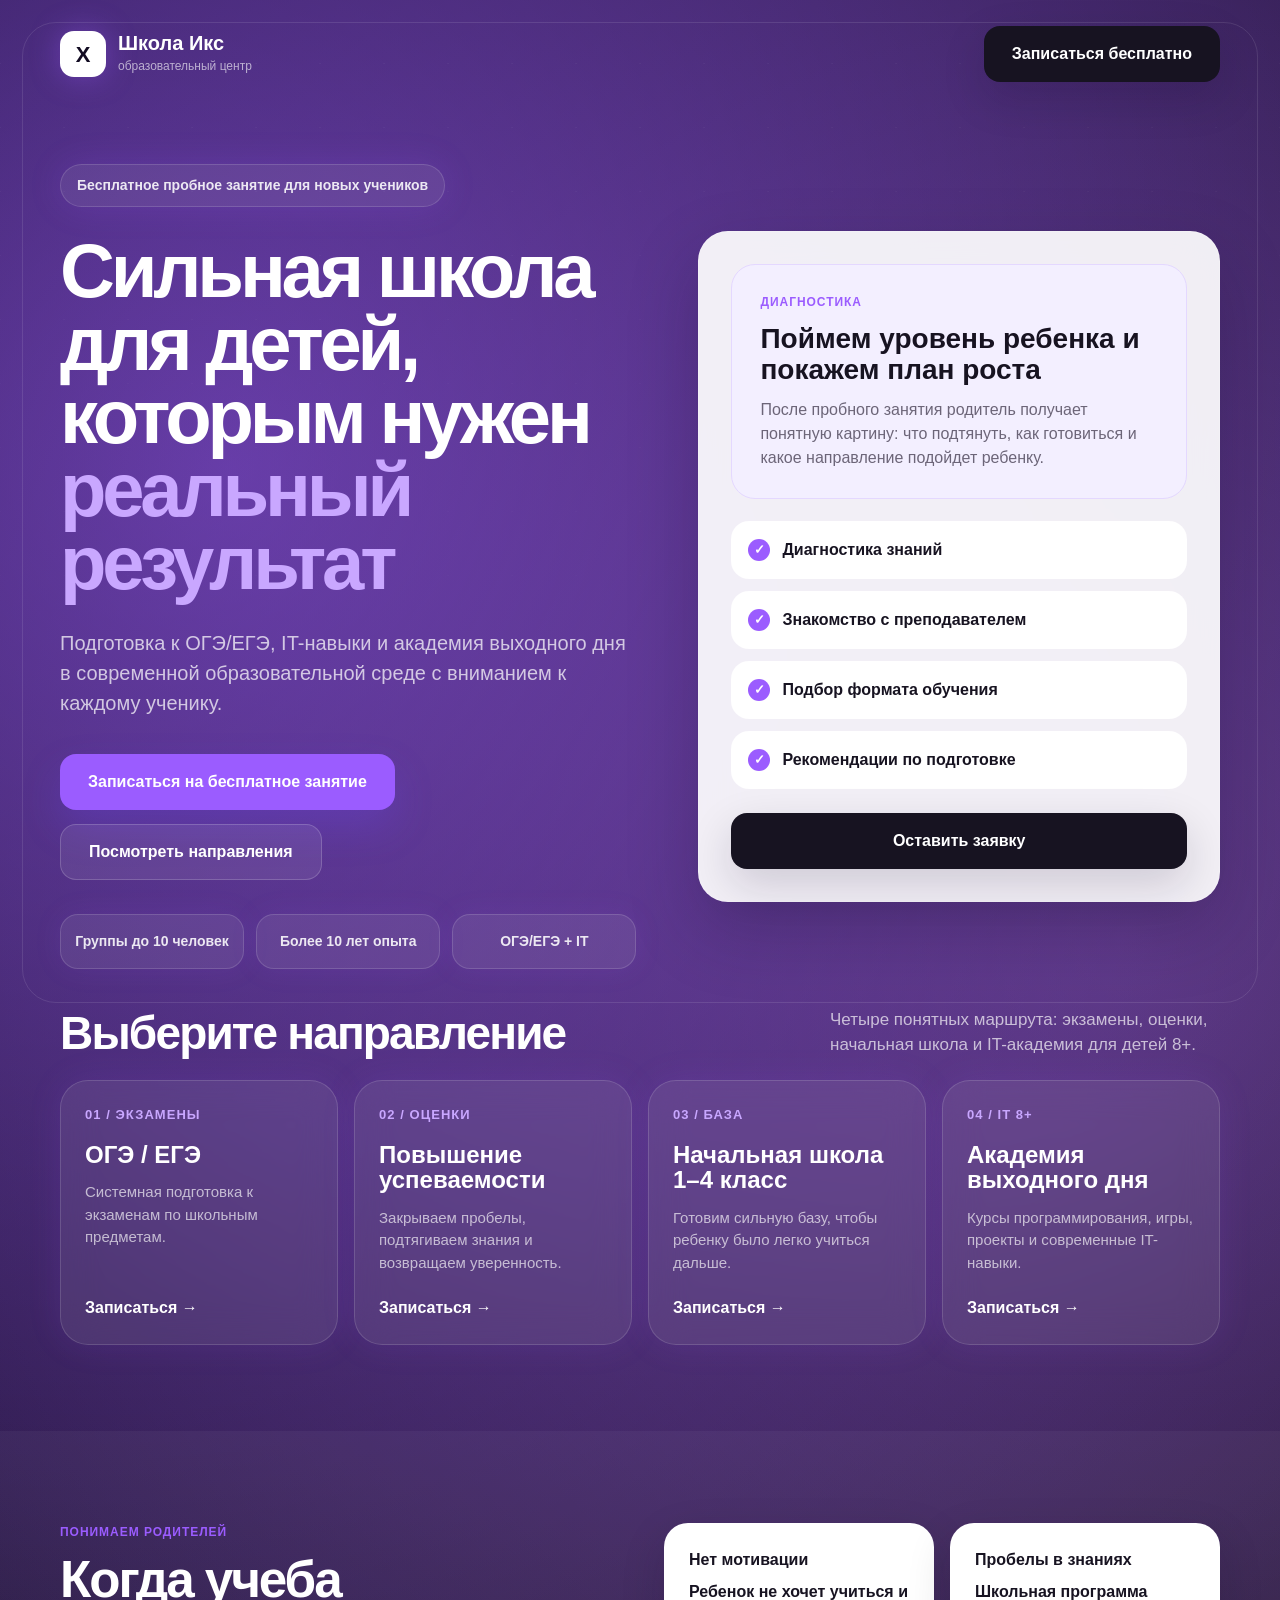
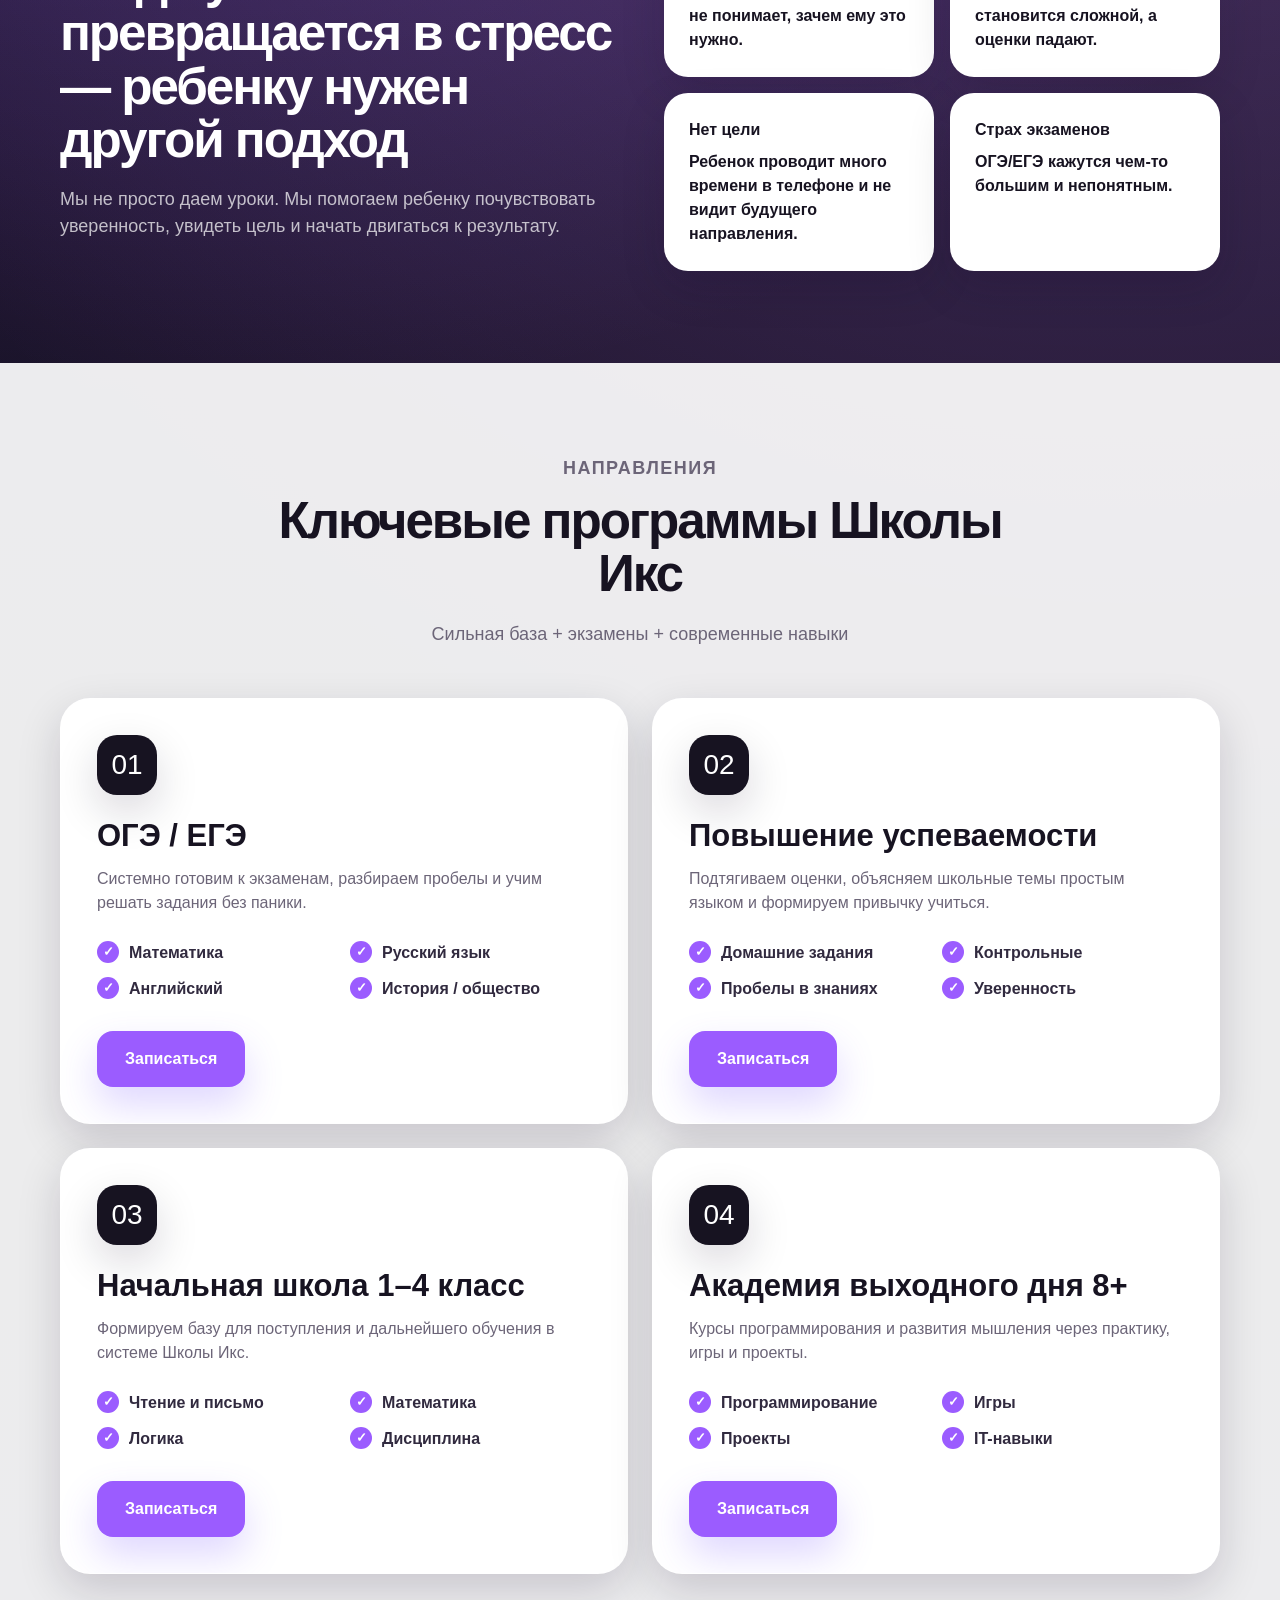
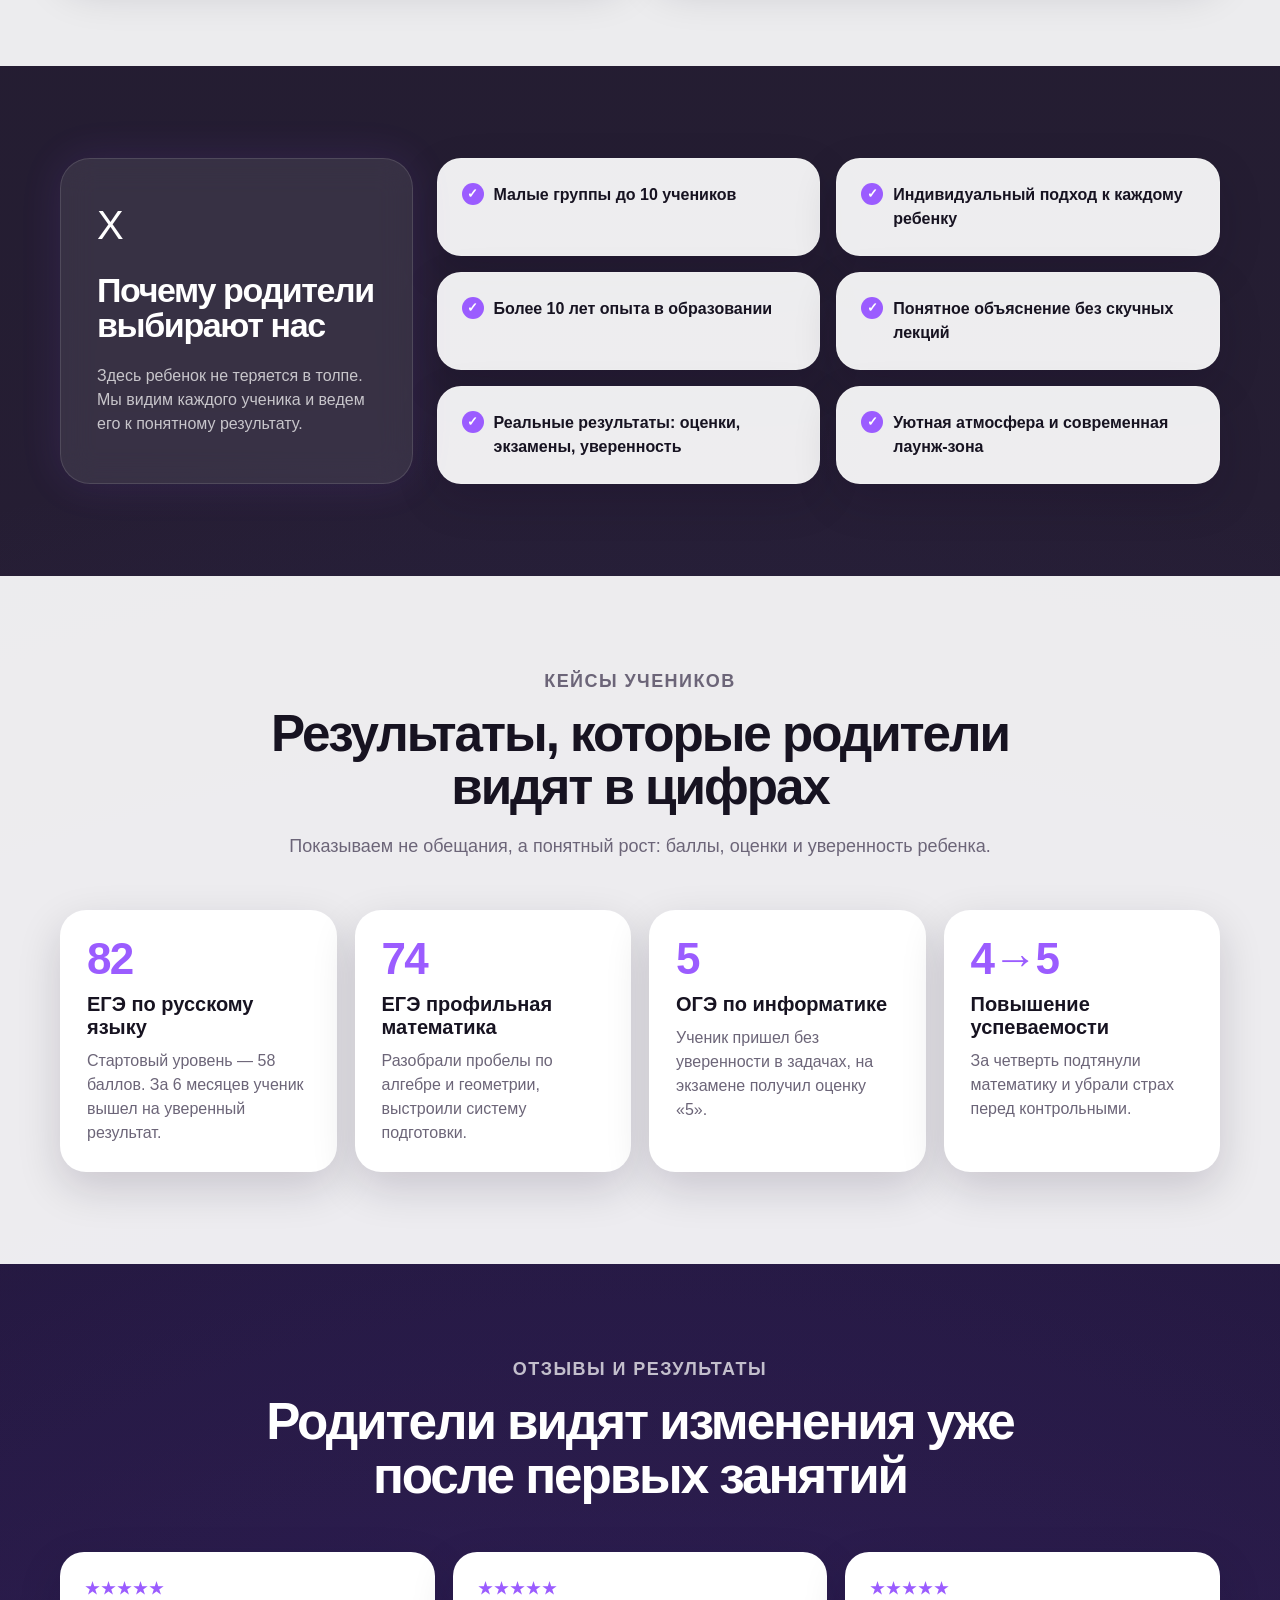
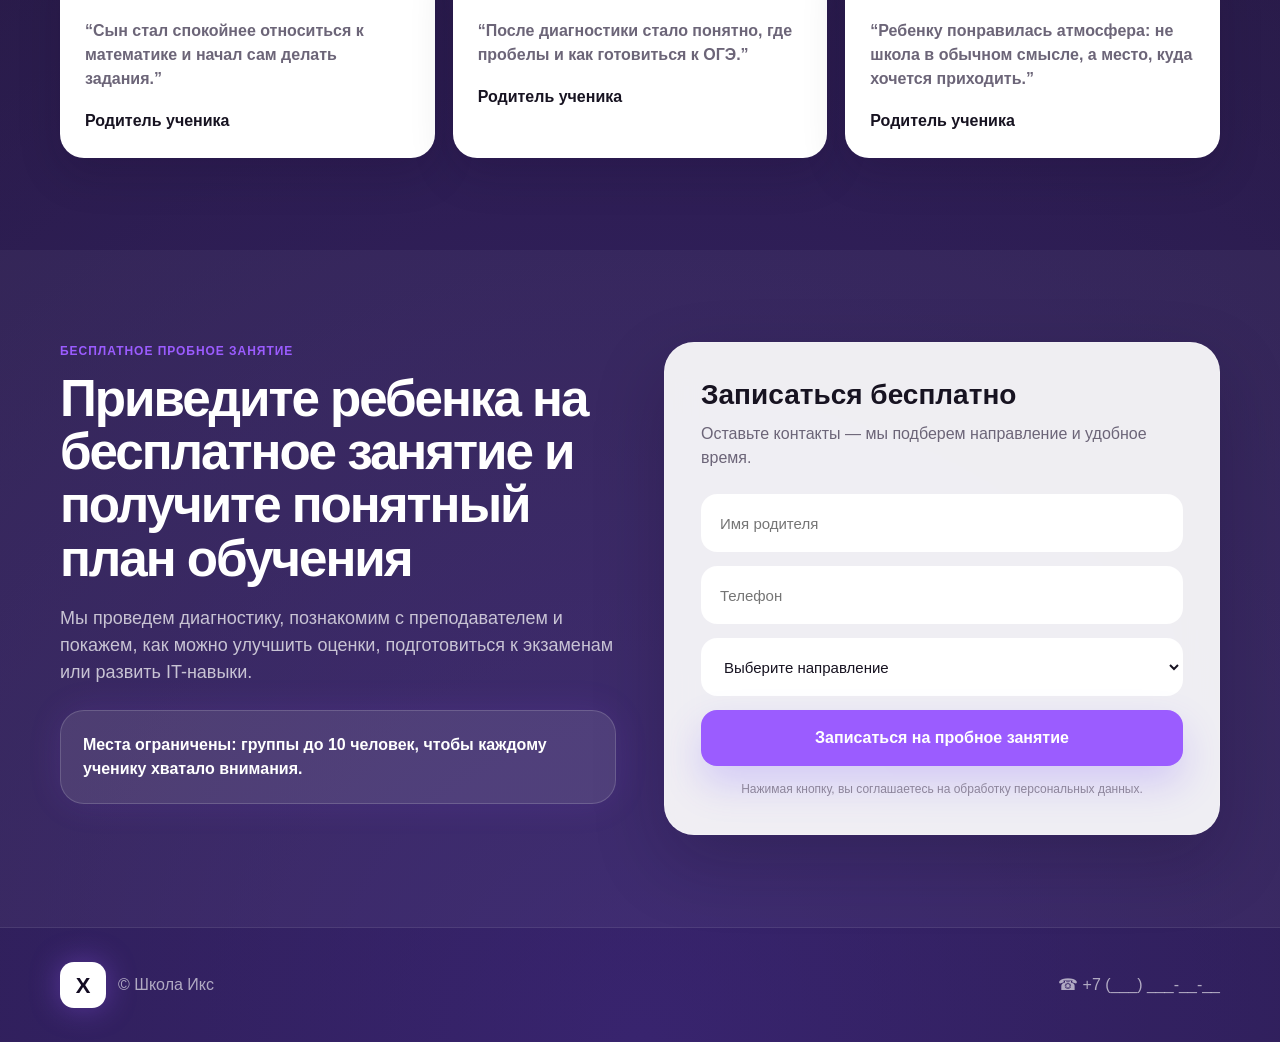
==== index.html @ 410fd755 "first commit" ====
<!DOCTYPE html>
<html lang="ru">
<head>
  <meta charset="UTF-8" />
  <meta name="viewport" content="width=device-width, initial-scale=1.0" />
  <title>Школа Икс — подготовка к ОГЭ/ЕГЭ и академия выходного дня</title>
  <meta name="description" content="Школа Икс — подготовка к ОГЭ/ЕГЭ, IT-навыки и академия выходного дня для детей 9–17 лет. Запишитесь на бесплатное пробное занятие." />
  <style>
    :root {
      --bg: #120b22;
      --surface: rgba(255, 255, 255, 0.92);
      --surface-soft: rgba(255, 255, 255, 0.08);
      --text: #171321;
      --muted: #6c6578;
      --line: rgba(255, 255, 255, 0.16);
      --accent: #9b5cff;
      --accent-dark: #6d4aff;
      --dark: #171321;
      --shadow: 0 28px 70px rgba(19, 9, 38, 0.22);
      --shadow-soft: 0 16px 44px rgba(19, 9, 38, 0.16);
    }

    * { box-sizing: border-box; margin: 0; padding: 0; }
    html { scroll-behavior: smooth; }
    body {
      font-family: Arial, sans-serif;
      background:
        radial-gradient(circle at 18% 8%, rgba(155, 92, 255, 0.55), transparent 28%),
        radial-gradient(circle at 88% 16%, rgba(199, 125, 255, 0.35), transparent 30%),
        radial-gradient(circle at 50% 100%, rgba(80, 44, 180, 0.45), transparent 38%),
        linear-gradient(180deg, #140b28 0%, #10091e 45%, #160d2a 100%);
      color: var(--text);
      line-height: 1.5;
    }
    a { color: inherit; text-decoration: none; }
    .container { width: min(1160px, calc(100% - 40px)); margin: 0 auto; }

    .hero {
      position: relative;
      overflow: hidden;
      padding: 26px 0 56px;
      background: transparent;
    }
    /* Фирменный фон "X" */
    .hero::before {
      content: "";
      position: absolute;
      inset: 0;
      background-image:
        linear-gradient(45deg, rgba(255,255,255,0.045) 1px, transparent 1px),
        linear-gradient(-45deg, rgba(255,255,255,0.035) 1px, transparent 1px);
      background-size: 64px 64px;
      mask-image: linear-gradient(180deg, #000 0%, transparent 88%);
      pointer-events: none;
    }
    .hero::after {
      content: "";
      position: absolute;
      inset: 22px;
      border: 1px solid rgba(255,255,255,0.10);
      border-radius: 34px;
      pointer-events: none;
    }
    .header, .hero-grid, .direction-choice { position: relative; z-index: 2; }
    .header {
      display: flex;
      align-items: center;
      justify-content: space-between;
      margin-bottom: 82px;
    }
    .logo { display: flex; align-items: center; gap: 12px; }
    .logo-icon {
      width: 46px;
      height: 46px;
      border-radius: 14px;
      background: #ffffff;
      color: #120b22;
      display: flex;
      align-items: center;
      justify-content: center;
      font-size: 22px;
      font-weight: 900;
      box-shadow: 0 0 30px rgba(155, 92, 255, 0.38);
    }
    .logo-title { font-size: 20px; font-weight: 900; line-height: 1; color: #ffffff; }
    .logo-subtitle { color: rgba(255,255,255,0.62); font-size: 12px; margin-top: 4px; }

    .btn {
      display: inline-flex;
      align-items: center;
      justify-content: center;
      min-height: 56px;
      padding: 0 28px;
      border-radius: 16px;
      border: 0;
      cursor: pointer;
      font-weight: 800;
      font-size: 16px;
      transition: 0.18s ease;
      white-space: nowrap;
    }
    .btn-primary {
      background: var(--accent);
      color: #ffffff;
      box-shadow: 0 18px 38px rgba(109, 74, 255, 0.22);
    }
    .btn-primary:hover { background: var(--accent-dark); transform: translateY(-2px); }
    .btn-dark {
      background: var(--dark);
      color: #ffffff;
      box-shadow: var(--shadow-soft);
    }
    .btn-dark:hover { background: var(--accent); transform: translateY(-2px); }
    .btn-outline {
      background: rgba(255,255,255,0.08);
      color: #ffffff;
      border: 1px solid rgba(255,255,255,0.18);
    }
    .btn-outline:hover { border-color: rgba(255,255,255,0.45); transform: translateY(-2px); }

    .hero-grid {
      display: grid;
      grid-template-columns: 1.05fr 0.95fr;
      gap: 62px;
      align-items: center;
    }
    .badge {
      display: inline-flex;
      align-items: center;
      padding: 10px 16px;
      border-radius: 999px;
      border: 1px solid rgba(255,255,255,0.14);
      background: rgba(255,255,255,0.08);
      color: rgba(255,255,255,0.88);
      font-weight: 800;
      font-size: 14px;
      margin-bottom: 28px;
      box-shadow: 0 0 34px rgba(155, 92, 255, 0.16);
    }
    h1 {
      font-size: clamp(42px, 6vw, 76px);
      line-height: 0.96;
      letter-spacing: -0.055em;
      margin-bottom: 28px;
      font-weight: 900;
      color: #ffffff;
    }
    .accent { color: #c9a7ff; }
    .hero-text {
      max-width: 640px;
      color: rgba(255,255,255,0.72);
      font-size: 20px;
      margin-bottom: 36px;
    }
    .hero-buttons { display: flex; flex-wrap: wrap; gap: 14px; margin-bottom: 34px; }
    .trust-grid {
      display: grid;
      grid-template-columns: repeat(3, 1fr);
      gap: 12px;
      max-width: 610px;
    }
    .trust-item {
      padding: 16px 14px;
      border-radius: 18px;
      background: rgba(255,255,255,0.08);
      border: 1px solid rgba(255,255,255,0.14);
      text-align: center;
      color: rgba(255,255,255,0.88);
      font-weight: 800;
      font-size: 14px;
      box-shadow: 0 0 28px rgba(155, 92, 255, 0.10);
    }

    .card {
      border-radius: 30px;
      border: 1px solid rgba(255,255,255,0.14);
      background: rgba(255,255,255,0.92);
      box-shadow: var(--shadow);
      backdrop-filter: blur(18px);
    }
    .diagnostic-card { padding: 32px; }
    .inner-card {
      border-radius: 24px;
      background: #f3efff;
      border: 1px solid #e4d8ff;
      padding: 28px;
      margin-bottom: 22px;
    }
    .small-title {
      color: var(--accent);
      font-weight: 900;
      margin-bottom: 12px;
      text-transform: uppercase;
      letter-spacing: 0.08em;
      font-size: 12px;
    }
    .inner-card h3, .form-card h3 {
      font-size: 28px;
      line-height: 1.12;
      margin-bottom: 12px;
      color: var(--text);
    }
    .muted { color: var(--muted); }
    .check-list { display: grid; gap: 12px; }
    .check-row {
      display: flex;
      align-items: center;
      gap: 12px;
      padding: 16px;
      border-radius: 18px;
      background: #ffffff;
      border: 1px solid var(--line);
      color: var(--text);
      font-weight: 700;
    }
    .check {
      width: 22px;
      height: 22px;
      border-radius: 50%;
      background: var(--accent);
      color: #ffffff;
      display: inline-flex;
      align-items: center;
      justify-content: center;
      font-weight: 900;
      flex-shrink: 0;
      font-size: 13px;
    }

    section { padding: 92px 0; }
    .section-soft { background: rgba(255,255,255,0.04); }
    .section-white { background: rgba(255,255,255,0.92); }
    .section-accent { background: rgba(255,255,255,0.08); }
    .section-head { max-width: 760px; margin: 0 auto 50px; text-align: center; }
    h2 {
      font-size: clamp(32px, 4vw, 52px);
      line-height: 1.04;
      letter-spacing: -0.04em;
      font-weight: 900;
      margin-bottom: 20px;
      color: var(--text);
    }
    .section-head p, .lead { color: var(--muted); font-size: 18px; }
    .section-soft h2, .section-accent h2 { color: #ffffff; }
    .section-soft .lead, .section-accent .lead { color: rgba(255,255,255,0.72); }
    .section-soft .section-head p, .section-accent .section-head p { color: rgba(255,255,255,0.72); }

    .direction-choice {
      padding: 0 0 86px;
      margin-top: -18px;
    }
    .direction-head {
      display: flex;
      align-items: flex-end;
      justify-content: space-between;
      gap: 24px;
      margin-bottom: 22px;
    }
    .direction-head h2 {
      color: #ffffff;
      font-size: clamp(28px, 4vw, 46px);
      margin: 0;
    }
    .direction-head p {
      color: rgba(255,255,255,0.68);
      max-width: 390px;
      font-size: 17px;
    }
    .direction-grid {
      display: grid;
      grid-template-columns: repeat(4, 1fr);
      gap: 16px;
    }
    .direction-card {
      min-height: 230px;
      border-radius: 28px;
      padding: 24px;
      background: rgba(255,255,255,0.08);
      border: 1px solid rgba(255,255,255,0.14);
      color: #ffffff;
      box-shadow: 0 0 34px rgba(155, 92, 255, 0.12);
      backdrop-filter: blur(18px);
      transition: 0.18s ease;
      display: flex;
      flex-direction: column;
      justify-content: space-between;
    }
    .direction-card:hover {
      transform: translateY(-5px);
      border-color: rgba(201, 167, 255, 0.55);
      box-shadow: 0 0 48px rgba(155, 92, 255, 0.26);
    }
    .direction-number {
      color: #c9a7ff;
      font-weight: 900;
      font-size: 13px;
      letter-spacing: 0.08em;
      margin-bottom: 18px;
    }
    .direction-card h3 {
      font-size: 24px;
      line-height: 1.05;
      margin-bottom: 14px;
      color: #ffffff;
    }
    .direction-card p {
      color: rgba(255,255,255,0.66);
      font-size: 15px;
    }
    .direction-link {
      margin-top: 22px;
      color: #ffffff;
      font-weight: 900;
    }
    .two-col { display: grid; grid-template-columns: 1fr 1fr; gap: 48px; align-items: start; }
    .pain-grid { display: grid; grid-template-columns: repeat(2, 1fr); gap: 16px; }
    .pain-card, .benefit-card, .review-card {
      border-radius: 24px;
      border: 1px solid var(--line);
      background: #ffffff;
      padding: 24px;
      box-shadow: var(--shadow-soft);
      font-weight: 750;
    }
    .pain-card { color: var(--text); }
    .pain-card strong { display: block; margin-bottom: 8px; }

    .program-grid { display: grid; grid-template-columns: repeat(2, 1fr); gap: 24px; }
    .program-card {
      position: relative;
      overflow: hidden;
      border-radius: 30px;
      border: 1px solid var(--line);
      background: #ffffff;
      padding: 36px;
      transition: 0.18s ease;
      box-shadow: var(--shadow-soft);
    }
    .program-card:hover { transform: translateY(-4px); box-shadow: var(--shadow); }
    .icon-box {
      width: 60px;
      height: 60px;
      border-radius: 20px;
      background: var(--dark);
      color: #ffffff;
      display: flex;
      align-items: center;
      justify-content: center;
      font-size: 28px;
      margin-bottom: 24px;
      box-shadow: var(--shadow-soft);
    }
    .program-card h3 { font-size: 31px; line-height: 1.1; margin-bottom: 14px; color: var(--text); }
    .program-list {
      display: grid;
      grid-template-columns: repeat(2, 1fr);
      gap: 12px;
      margin: 26px 0 30px;
      color: #312a3f;
      font-weight: 700;
    }
    .program-list div, .benefit-card { display: flex; gap: 10px; align-items: flex-start; }

    .benefits-layout { display: grid; grid-template-columns: 0.9fr 2fr; gap: 24px; align-items: stretch; }
    .benefit-main {
      border-radius: 30px;
      border: 1px solid rgba(255,255,255,0.12);
      background: rgba(255,255,255,0.09);
      color: #ffffff;
      padding: 36px;
      box-shadow: 0 0 42px rgba(155, 92, 255, 0.12);
      backdrop-filter: blur(16px);
    }
    .benefit-main .big-icon { font-size: 40px; margin-bottom: 18px; }
    .benefit-main h2 { font-size: 34px; color: #ffffff; }
    .benefit-main .muted { color: rgba(255,255,255,0.72); }
    .benefit-grid { display: grid; grid-template-columns: repeat(2, 1fr); gap: 16px; }
    .benefit-card { color: var(--text); background: rgba(255,255,255,0.92); }

    .cases-grid { display: grid; grid-template-columns: repeat(4, 1fr); gap: 18px; }
    .case-card {
      border-radius: 26px;
      border: 1px solid var(--line);
      background: #ffffff;
      padding: 26px;
      box-shadow: var(--shadow-soft);
    }
    .case-score {
      font-size: 44px;
      line-height: 1;
      font-weight: 900;
      color: var(--accent);
      margin-bottom: 12px;
      letter-spacing: -0.04em;
    }
    .case-card h3 {
      font-size: 20px;
      line-height: 1.15;
      margin-bottom: 10px;
      color: var(--text);
    }
    .case-card p { color: var(--muted); }
    .reviews-grid { display: grid; grid-template-columns: repeat(3, 1fr); gap: 18px; }
    .stars { color: var(--accent); letter-spacing: 2px; margin-bottom: 18px; }
    .review-card p { color: var(--muted); margin-bottom: 18px; }
    .review-card strong { color: var(--text); }

    .cta-box {
      border-radius: 24px;
      border: 1px solid rgba(255,255,255,0.16);
      background: rgba(255,255,255,0.10);
      padding: 22px;
      color: #ffffff;
      font-weight: 850;
      box-shadow: 0 0 34px rgba(155, 92, 255, 0.12);
    }
    .form-card { padding: 36px; }
    form { display: grid; gap: 14px; margin-top: 24px; }
    input, select {
      width: 100%;
      height: 58px;
      border-radius: 16px;
      border: 1px solid var(--line);
      background: #ffffff;
      color: var(--text);
      padding: 0 18px;
      font-size: 15px;
      outline: none;
      font-family: Arial, sans-serif;
    }
    input:focus, select:focus {
      border-color: var(--accent);
      box-shadow: 0 0 0 4px rgba(109, 74, 255, 0.10);
    }
    .policy { color: #8d859b; font-size: 12px; text-align: center; }

    footer {
      border-top: 1px solid rgba(255,255,255,0.12);
      padding: 34px 0;
      color: rgba(255,255,255,0.62);
      background: rgba(255,255,255,0.04);
    }
    .footer-content { display: flex; justify-content: space-between; align-items: center; gap: 20px; }

    @media (max-width: 920px) {
      .hero-grid, .two-col, .benefits-layout, .program-grid, .direction-grid { grid-template-columns: 1fr; }
      .header { margin-bottom: 55px; }
      .desktop-btn { display: none; }
      .reviews-grid, .cases-grid { grid-template-columns: 1fr; }
    }
    @media (max-width: 640px) {
      .container { width: min(100% - 28px, 1180px); }
      .hero { padding-bottom: 64px; }
      .hero-buttons, .footer-content { flex-direction: column; align-items: stretch; }
      .btn { width: 100%; }
      .trust-grid, .pain-grid, .program-list, .benefit-grid { grid-template-columns: 1fr; }
      section { padding: 64px 0; }
      .diagnostic-card, .program-card, .form-card, .benefit-main { padding: 24px; }
    }
  </style>
</head>
<body>
  <header class="hero">
    <div class="container">
      <div class="header">
        <a href="#" class="logo">
          <div class="logo-icon">X</div>
          <div>
            <div class="logo-title">Школа Икс</div>
            <div class="logo-subtitle">образовательный центр</div>
          </div>
        </a>
        <a class="btn btn-dark desktop-btn" href="#form">Записаться бесплатно</a>
      </div>

      <div class="hero-grid">
        <div>
          <div class="badge">Бесплатное пробное занятие для новых учеников</div>
          <h1>Сильная школа для детей, которым нужен <span class="accent">реальный результат</span></h1>
          <p class="hero-text">Подготовка к ОГЭ/ЕГЭ, IT-навыки и академия выходного дня в современной образовательной среде с вниманием к каждому ученику.</p>
          <div class="hero-buttons">
            <a class="btn btn-primary" href="#form">Записаться на бесплатное занятие</a>
            <a class="btn btn-outline" href="#programs">Посмотреть направления</a>
          </div>
          <div class="trust-grid">
            <div class="trust-item">Группы до 10 человек</div>
            <div class="trust-item">Более 10 лет опыта</div>
            <div class="trust-item">ОГЭ/ЕГЭ + IT</div>
          </div>
        </div>

        <div class="card diagnostic-card">
          <div class="inner-card">
            <p class="small-title">Диагностика</p>
            <h3>Поймем уровень ребенка и покажем план роста</h3>
            <p class="muted">После пробного занятия родитель получает понятную картину: что подтянуть, как готовиться и какое направление подойдет ребенку.</p>
          </div>
          <div class="check-list">
            <div class="check-row"><span class="check">✓</span> Диагностика знаний</div>
            <div class="check-row"><span class="check">✓</span> Знакомство с преподавателем</div>
            <div class="check-row"><span class="check">✓</span> Подбор формата обучения</div>
            <div class="check-row"><span class="check">✓</span> Рекомендации по подготовке</div>
          </div>
          <br />
          <a class="btn btn-dark" style="width:100%;" href="#form">Оставить заявку</a>
        </div>
      </div>
    </div>
  </header>

  <section class="direction-choice" id="programs">
    <div class="container">
      <div class="direction-head">
        <h2>Выберите направление</h2>
        <p>Четыре понятных маршрута: экзамены, оценки, начальная школа и IT-академия для детей 8+.</p>
      </div>
      <div class="direction-grid">
        <a class="direction-card" href="#form">
          <div>
            <div class="direction-number">01 / ЭКЗАМЕНЫ</div>
            <h3>ОГЭ / ЕГЭ</h3>
            <p>Системная подготовка к экзаменам по школьным предметам.</p>
          </div>
          <div class="direction-link">Записаться →</div>
        </a>
        <a class="direction-card" href="#form">
          <div>
            <div class="direction-number">02 / ОЦЕНКИ</div>
            <h3>Повышение успеваемости</h3>
            <p>Закрываем пробелы, подтягиваем знания и возвращаем уверенность.</p>
          </div>
          <div class="direction-link">Записаться →</div>
        </a>
        <a class="direction-card" href="#form">
          <div>
            <div class="direction-number">03 / БАЗА</div>
            <h3>Начальная школа 1–4 класс</h3>
            <p>Готовим сильную базу, чтобы ребенку было легко учиться дальше.</p>
          </div>
          <div class="direction-link">Записаться →</div>
        </a>
        <a class="direction-card" href="#form">
          <div>
            <div class="direction-number">04 / IT 8+</div>
            <h3>Академия выходного дня</h3>
            <p>Курсы программирования, игры, проекты и современные IT-навыки.</p>
          </div>
          <div class="direction-link">Записаться →</div>
        </a>
      </div>
    </div>
  </section>

  <section class="section-soft">
    <div class="container two-col">
      <div>
        <p class="small-title">Понимаем родителей</p>
        <h2>Когда учеба превращается в стресс — ребенку нужен другой подход</h2>
        <p class="lead">Мы не просто даем уроки. Мы помогаем ребенку почувствовать уверенность, увидеть цель и начать двигаться к результату.</p>
      </div>
      <div class="pain-grid">
        <div class="pain-card"><strong>Нет мотивации</strong> Ребенок не хочет учиться и не понимает, зачем ему это нужно.</div>
        <div class="pain-card"><strong>Пробелы в знаниях</strong> Школьная программа становится сложной, а оценки падают.</div>
        <div class="pain-card"><strong>Нет цели</strong> Ребенок проводит много времени в телефоне и не видит будущего направления.</div>
        <div class="pain-card"><strong>Страх экзаменов</strong> ОГЭ/ЕГЭ кажутся чем-то большим и непонятным.</div>
      </div>
    </div>
  </section>

  <section class="section-white">
    <div class="container">
      <div class="section-head">
        <p class="small-title">Направления</p>
        <h2>Ключевые программы Школы Икс</h2>
        <p>Сильная база + экзамены + современные навыки</p>
      </div>

      <div class="program-grid">
        <div class="program-card">
          <div class="icon-box">01</div>
          <h3>ОГЭ / ЕГЭ</h3>
          <p class="muted">Системно готовим к экзаменам, разбираем пробелы и учим решать задания без паники.</p>
          <div class="program-list">
            <div><span class="check">✓</span> Математика</div>
            <div><span class="check">✓</span> Русский язык</div>
            <div><span class="check">✓</span> Английский</div>
            <div><span class="check">✓</span> История / общество</div>
          </div>
          <a class="btn btn-primary" href="#form">Записаться</a>
        </div>

        <div class="program-card">
          <div class="icon-box">02</div>
          <h3>Повышение успеваемости</h3>
          <p class="muted">Подтягиваем оценки, объясняем школьные темы простым языком и формируем привычку учиться.</p>
          <div class="program-list">
            <div><span class="check">✓</span> Домашние задания</div>
            <div><span class="check">✓</span> Контрольные</div>
            <div><span class="check">✓</span> Пробелы в знаниях</div>
            <div><span class="check">✓</span> Уверенность</div>
          </div>
          <a class="btn btn-primary" href="#form">Записаться</a>
        </div>

        <div class="program-card">
          <div class="icon-box">03</div>
          <h3>Начальная школа 1–4 класс</h3>
          <p class="muted">Формируем базу для поступления и дальнейшего обучения в системе Школы Икс.</p>
          <div class="program-list">
            <div><span class="check">✓</span> Чтение и письмо</div>
            <div><span class="check">✓</span> Математика</div>
            <div><span class="check">✓</span> Логика</div>
            <div><span class="check">✓</span> Дисциплина</div>
          </div>
          <a class="btn btn-primary" href="#form">Записаться</a>
        </div>

        <div class="program-card">
          <div class="icon-box">04</div>
          <h3>Академия выходного дня 8+</h3>
          <p class="muted">Курсы программирования и развития мышления через практику, игры и проекты.</p>
          <div class="program-list">
            <div><span class="check">✓</span> Программирование</div>
            <div><span class="check">✓</span> Игры</div>
            <div><span class="check">✓</span> Проекты</div>
            <div><span class="check">✓</span> IT-навыки</div>
          </div>
          <a class="btn btn-primary" href="#form">Записаться</a>
        </div>
      </div>
    </div>
  </section>

  <section class="section-accent">
    <div class="container benefits-layout">
      <div class="benefit-main">
        <div class="big-icon">X</div>
        <h2>Почему родители выбирают нас</h2>
        <p class="muted">Здесь ребенок не теряется в толпе. Мы видим каждого ученика и ведем его к понятному результату.</p>
      </div>
      <div class="benefit-grid">
        <div class="benefit-card"><span class="check">✓</span> Малые группы до 10 учеников</div>
        <div class="benefit-card"><span class="check">✓</span> Индивидуальный подход к каждому ребенку</div>
        <div class="benefit-card"><span class="check">✓</span> Более 10 лет опыта в образовании</div>
        <div class="benefit-card"><span class="check">✓</span> Понятное объяснение без скучных лекций</div>
        <div class="benefit-card"><span class="check">✓</span> Реальные результаты: оценки, экзамены, уверенность</div>
        <div class="benefit-card"><span class="check">✓</span> Уютная атмосфера и современная лаунж-зона</div>
      </div>
    </div>
  </section>

  <section class="section-white">
    <div class="container">
      <div class="section-head">
        <p class="small-title">Кейсы учеников</p>
        <h2>Результаты, которые родители видят в цифрах</h2>
        <p>Показываем не обещания, а понятный рост: баллы, оценки и уверенность ребенка.</p>
      </div>

      <div class="cases-grid">
        <div class="case-card">
          <div class="case-score">82</div>
          <h3>ЕГЭ по русскому языку</h3>
          <p>Стартовый уровень — 58 баллов. За 6 месяцев ученик вышел на уверенный результат.</p>
        </div>
        <div class="case-card">
          <div class="case-score">74</div>
          <h3>ЕГЭ профильная математика</h3>
          <p>Разобрали пробелы по алгебре и геометрии, выстроили систему подготовки.</p>
        </div>
        <div class="case-card">
          <div class="case-score">5</div>
          <h3>ОГЭ по информатике</h3>
          <p>Ученик пришел без уверенности в задачах, на экзамене получил оценку «5».</p>
        </div>
        <div class="case-card">
          <div class="case-score">4→5</div>
          <h3>Повышение успеваемости</h3>
          <p>За четверть подтянули математику и убрали страх перед контрольными.</p>
        </div>
      </div>
    </div>
  </section>

  <section class="section-soft">
    <div class="container">
      <div class="section-head">
        <p class="small-title">Отзывы и результаты</p>
        <h2>Родители видят изменения уже после первых занятий</h2>
      </div>
      <div class="reviews-grid">
        <div class="review-card">
          <div class="stars">★★★★★</div>
          <p>“Сын стал спокойнее относиться к математике и начал сам делать задания.”</p>
          <strong>Родитель ученика</strong>
        </div>
        <div class="review-card">
          <div class="stars">★★★★★</div>
          <p>“После диагностики стало понятно, где пробелы и как готовиться к ОГЭ.”</p>
          <strong>Родитель ученика</strong>
        </div>
        <div class="review-card">
          <div class="stars">★★★★★</div>
          <p>“Ребенку понравилась атмосфера: не школа в обычном смысле, а место, куда хочется приходить.”</p>
          <strong>Родитель ученика</strong>
        </div>
      </div>
    </div>
  </section>

  <section class="section-accent" id="form">
    <div class="container two-col">
      <div>
        <p class="small-title">Бесплатное пробное занятие</p>
        <h2>Приведите ребенка на бесплатное занятие и получите понятный план обучения</h2>
        <p class="lead">Мы проведем диагностику, познакомим с преподавателем и покажем, как можно улучшить оценки, подготовиться к экзаменам или развить IT-навыки.</p>
        <br />
        <div class="cta-box">Места ограничены: группы до 10 человек, чтобы каждому ученику хватало внимания.</div>
      </div>

      <div class="card form-card">
        <h3>Записаться бесплатно</h3>
        <p class="muted">Оставьте контакты — мы подберем направление и удобное время.</p>
        <form onsubmit="sendForm(event)">
          <input type="text" name="name" placeholder="Имя родителя" required />
          <input type="tel" name="phone" placeholder="Телефон" required />
          <select name="program" required>
            <option value="">Выберите направление</option>
            <option>Подготовка к ОГЭ/ЕГЭ</option>
            <option>Академия выходного дня</option>
            <option>Пока не знаю, нужна консультация</option>
          </select>
          <button class="btn btn-primary" type="submit">Записаться на пробное занятие</button>
          <p class="policy">Нажимая кнопку, вы соглашаетесь на обработку персональных данных.</p>
        </form>
      </div>
    </div>
  </section>

  <footer>
    <div class="container footer-content">
      <div class="logo">
        <div class="logo-icon">X</div>
        <span>© Школа Икс</span>
      </div>
      <div>☎ +7 (___) ___-__-__</div>
    </div>
  </footer>

  <script>
    function sendForm(event) {
      event.preventDefault();
      const form = event.target;
      const name = form.name.value.trim();
      const phone = form.phone.value.trim();
      const program = form.program.value;

      alert(
        'Спасибо! Заявка отправлена.\n\n' +
        'Имя: ' + name + '\n' +
        'Телефон: ' + phone + '\n' +
        'Направление: ' + program + '\n\n' +
        'Сейчас форма показывает уведомление. Потом можно подключить Telegram, WhatsApp или CRM.'
      );

      form.reset();
    }
  </script>
</body>
</html
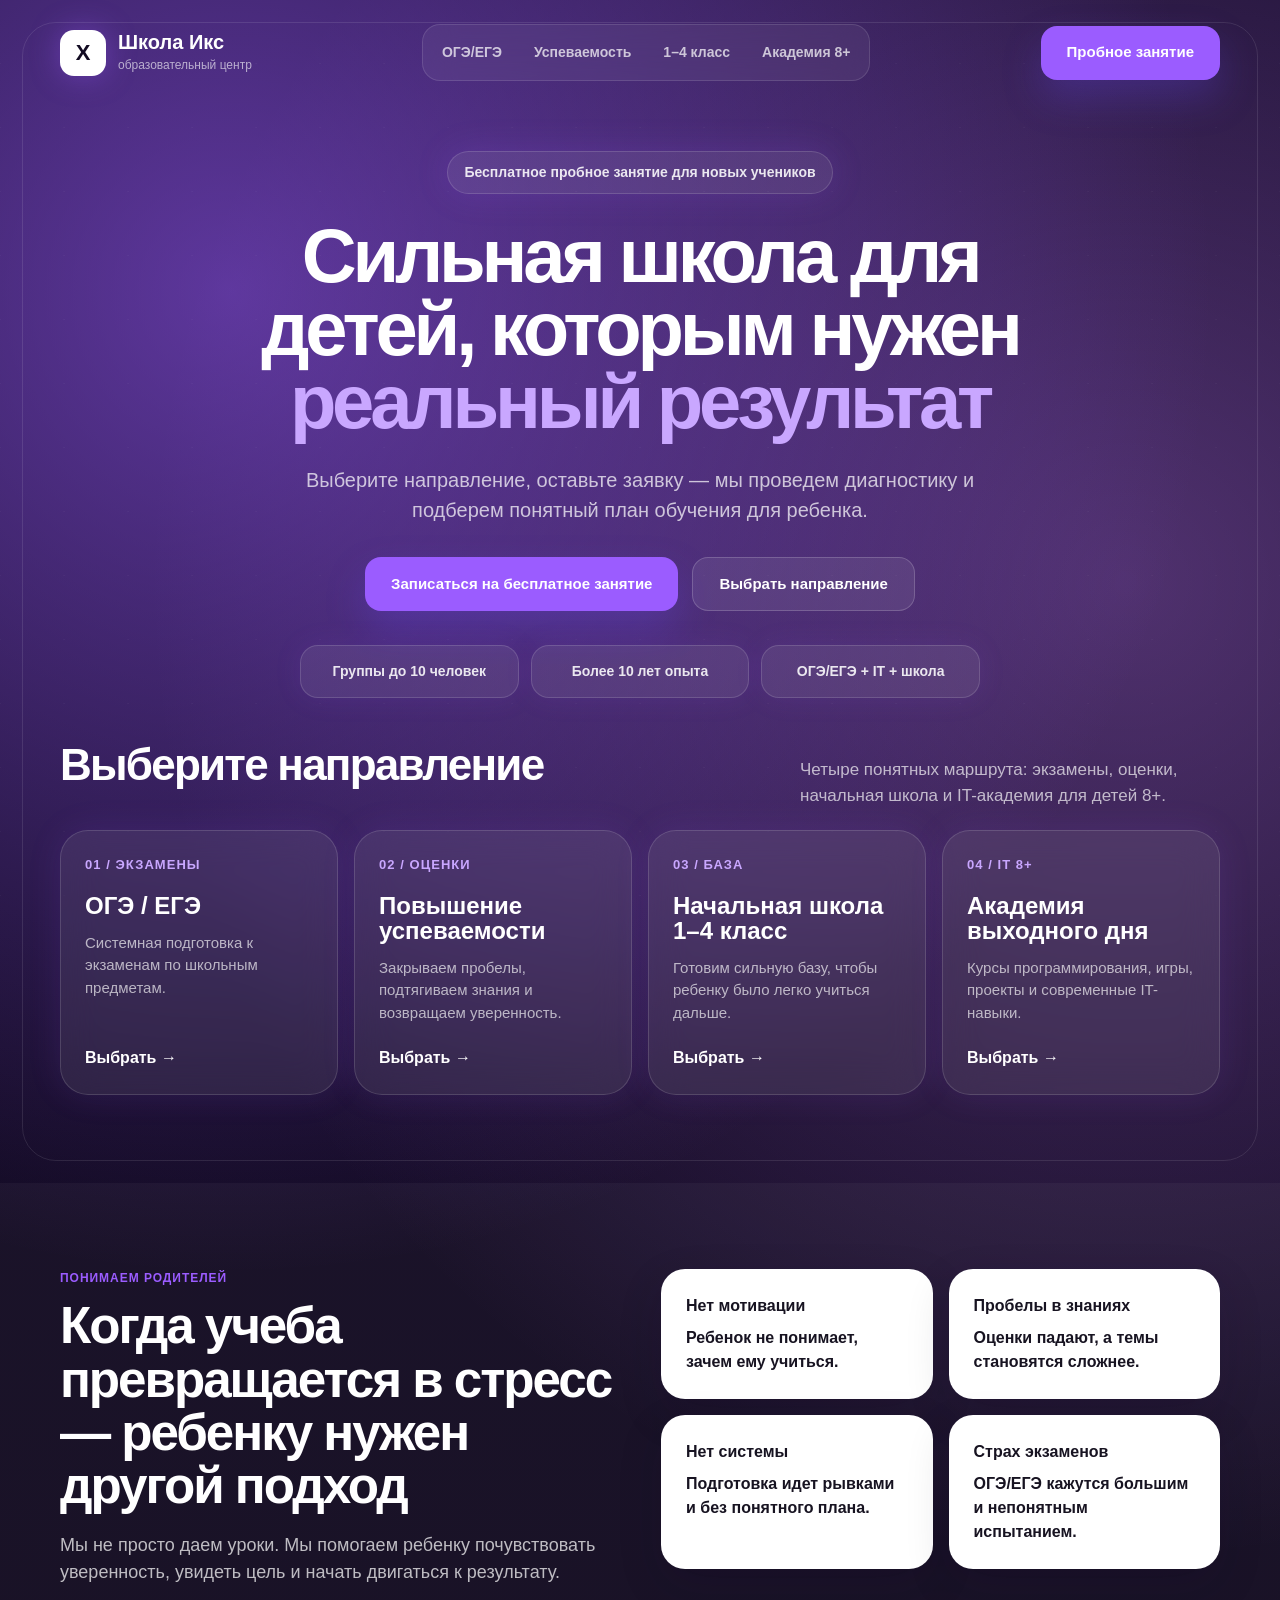
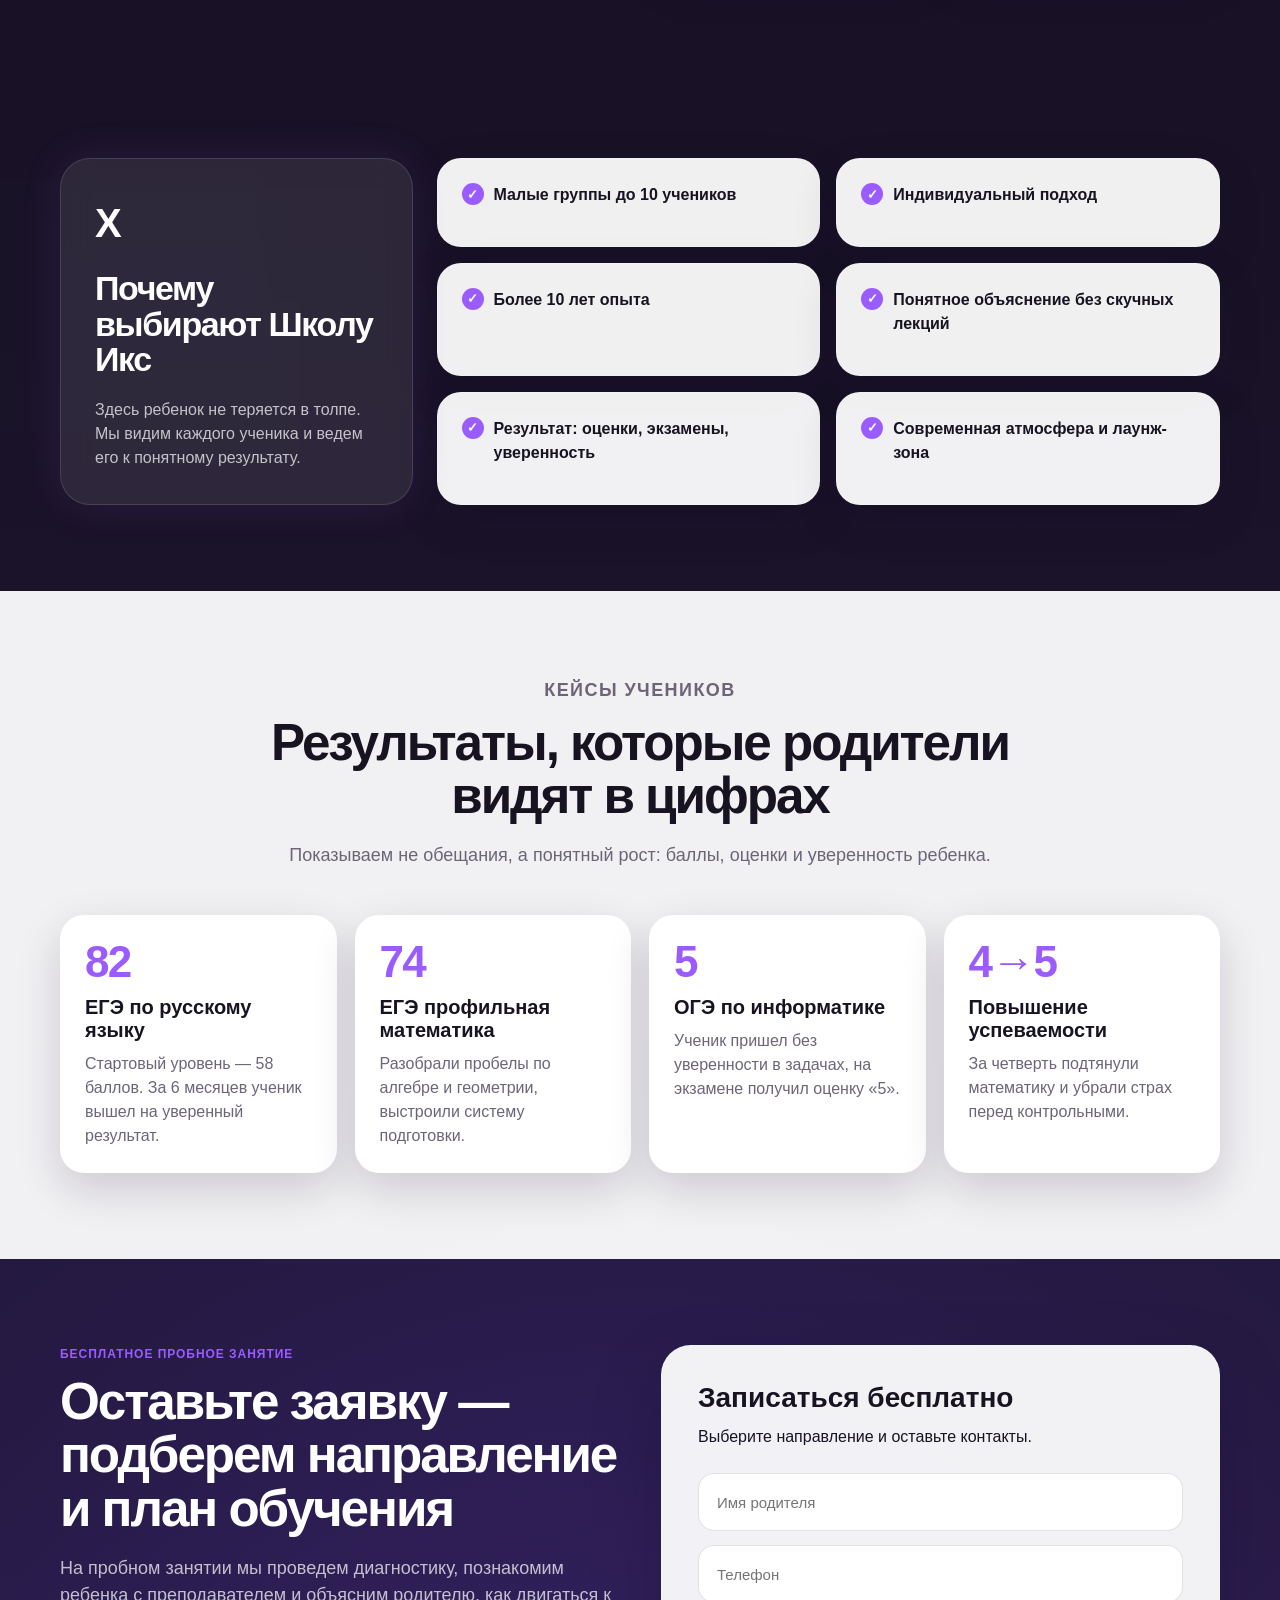
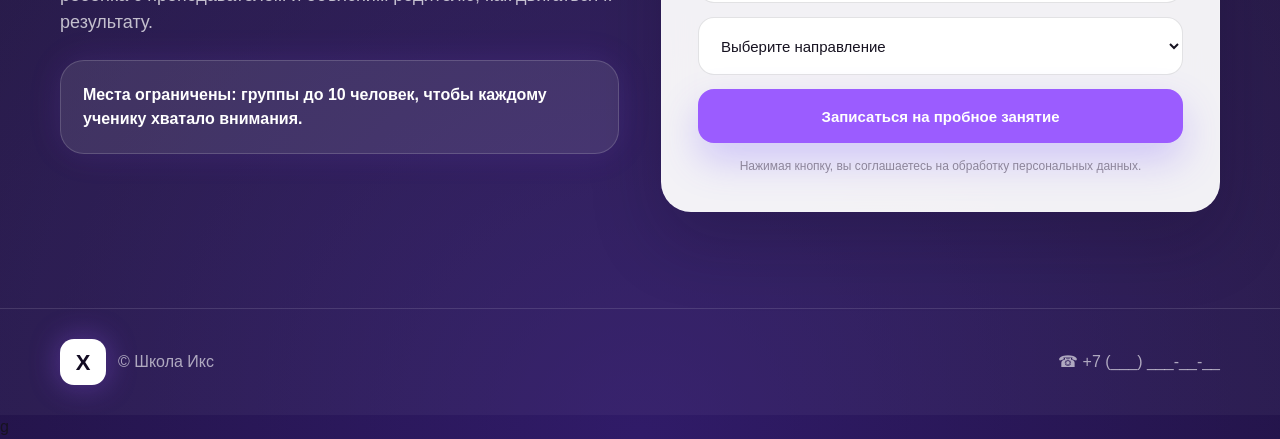
==== commit a5f174b9: "test design" ====
--- a/index.html
+++ b/index.html
@@ -3,19 +3,19 @@
 <head>
   <meta charset="UTF-8" />
   <meta name="viewport" content="width=device-width, initial-scale=1.0" />
-  <title>Школа Икс — подготовка к ОГЭ/ЕГЭ и академия выходного дня</title>
-  <meta name="description" content="Школа Икс — подготовка к ОГЭ/ЕГЭ, IT-навыки и академия выходного дня для детей 9–17 лет. Запишитесь на бесплатное пробное занятие." />
+  <title>Школа Икс — образовательный центр</title>
+  <meta name="description" content="Школа Икс — ОГЭ/ЕГЭ, повышение успеваемости, начальная школа и академия выходного дня для детей 8+. Запишитесь на бесплатное пробное занятие." />
   <style>
     :root {
       --bg: #120b22;
-      --surface: rgba(255, 255, 255, 0.92);
-      --surface-soft: rgba(255, 255, 255, 0.08);
       --text: #171321;
       --muted: #6c6578;
-      --line: rgba(255, 255, 255, 0.16);
       --accent: #9b5cff;
       --accent-dark: #6d4aff;
-      --dark: #171321;
+      --white: #ffffff;
+      --glass: rgba(255, 255, 255, 0.08);
+      --glass-line: rgba(255, 255, 255, 0.16);
+      --card: rgba(255, 255, 255, 0.94);
       --shadow: 0 28px 70px rgba(19, 9, 38, 0.22);
       --shadow-soft: 0 16px 44px rgba(19, 9, 38, 0.16);
     }
@@ -26,32 +26,34 @@
       font-family: Arial, sans-serif;
       background:
         radial-gradient(circle at 18% 8%, rgba(155, 92, 255, 0.55), transparent 28%),
-        radial-gradient(circle at 88% 16%, rgba(199, 125, 255, 0.35), transparent 30%),
+        radial-gradient(circle at 88% 16%, rgba(199, 125, 255, 0.34), transparent 30%),
         radial-gradient(circle at 50% 100%, rgba(80, 44, 180, 0.45), transparent 38%),
-        linear-gradient(180deg, #140b28 0%, #10091e 45%, #160d2a 100%);
+        linear-gradient(180deg, #140b28 0%, #10091e 48%, #160d2a 100%);
       color: var(--text);
       line-height: 1.5;
     }
     a { color: inherit; text-decoration: none; }
     .container { width: min(1160px, calc(100% - 40px)); margin: 0 auto; }
 
+    .page-bg {
+      position: relative;
+      overflow: hidden;
+    }
+    .page-bg::before {
+      content: "";
+      position: fixed;
+      inset: 0;
+      background-image:
+        linear-gradient(45deg, rgba(255,255,255,0.04) 1px, transparent 1px),
+        linear-gradient(-45deg, rgba(255,255,255,0.03) 1px, transparent 1px);
+      background-size: 64px 64px;
+      pointer-events: none;
+      opacity: 0.9;
+    }
+
     .hero {
       position: relative;
-      overflow: hidden;
-      padding: 26px 0 56px;
-      background: transparent;
-    }
-    /* Фирменный фон "X" */
-    .hero::before {
-      content: "";
-      position: absolute;
-      inset: 0;
-      background-image:
-        linear-gradient(45deg, rgba(255,255,255,0.045) 1px, transparent 1px),
-        linear-gradient(-45deg, rgba(255,255,255,0.035) 1px, transparent 1px);
-      background-size: 64px 64px;
-      mask-image: linear-gradient(180deg, #000 0%, transparent 88%);
-      pointer-events: none;
+      padding: 24px 0 88px;
     }
     .hero::after {
       content: "";
@@ -61,14 +63,16 @@
       border-radius: 34px;
       pointer-events: none;
     }
-    .header, .hero-grid, .direction-choice { position: relative; z-index: 2; }
+    .hero .container { position: relative; z-index: 2; }
+
     .header {
       display: flex;
       align-items: center;
       justify-content: space-between;
-      margin-bottom: 82px;
-    }
-    .logo { display: flex; align-items: center; gap: 12px; }
+      gap: 18px;
+      margin-bottom: 70px;
+    }
+    .logo { display: flex; align-items: center; gap: 12px; min-width: max-content; }
     .logo-icon {
       width: 46px;
       height: 46px;
@@ -85,32 +89,47 @@
     .logo-title { font-size: 20px; font-weight: 900; line-height: 1; color: #ffffff; }
     .logo-subtitle { color: rgba(255,255,255,0.62); font-size: 12px; margin-top: 4px; }
 
+    .top-nav {
+      display: flex;
+      align-items: center;
+      gap: 8px;
+      padding: 7px;
+      border: 1px solid rgba(255,255,255,0.12);
+      background: rgba(255,255,255,0.06);
+      border-radius: 18px;
+      backdrop-filter: blur(16px);
+    }
+    .top-nav a {
+      color: rgba(255,255,255,0.72);
+      font-size: 14px;
+      font-weight: 800;
+      padding: 10px 12px;
+      border-radius: 12px;
+      transition: 0.18s ease;
+      white-space: nowrap;
+    }
+    .top-nav a:hover { color: #ffffff; background: rgba(255,255,255,0.10); }
+
     .btn {
       display: inline-flex;
       align-items: center;
       justify-content: center;
-      min-height: 56px;
-      padding: 0 28px;
+      min-height: 54px;
+      padding: 0 26px;
       border-radius: 16px;
       border: 0;
       cursor: pointer;
-      font-weight: 800;
-      font-size: 16px;
+      font-weight: 900;
+      font-size: 15px;
       transition: 0.18s ease;
       white-space: nowrap;
     }
     .btn-primary {
       background: var(--accent);
       color: #ffffff;
-      box-shadow: 0 18px 38px rgba(109, 74, 255, 0.22);
+      box-shadow: 0 18px 38px rgba(109, 74, 255, 0.25);
     }
     .btn-primary:hover { background: var(--accent-dark); transform: translateY(-2px); }
-    .btn-dark {
-      background: var(--dark);
-      color: #ffffff;
-      box-shadow: var(--shadow-soft);
-    }
-    .btn-dark:hover { background: var(--accent); transform: translateY(-2px); }
     .btn-outline {
       background: rgba(255,255,255,0.08);
       color: #ffffff;
@@ -118,11 +137,10 @@
     }
     .btn-outline:hover { border-color: rgba(255,255,255,0.45); transform: translateY(-2px); }
 
-    .hero-grid {
-      display: grid;
-      grid-template-columns: 1.05fr 0.95fr;
-      gap: 62px;
-      align-items: center;
+    .hero-content {
+      max-width: 860px;
+      margin: 0 auto 44px;
+      text-align: center;
     }
     .badge {
       display: inline-flex;
@@ -134,33 +152,40 @@
       color: rgba(255,255,255,0.88);
       font-weight: 800;
       font-size: 14px;
-      margin-bottom: 28px;
+      margin-bottom: 26px;
       box-shadow: 0 0 34px rgba(155, 92, 255, 0.16);
     }
     h1 {
       font-size: clamp(42px, 6vw, 76px);
       line-height: 0.96;
       letter-spacing: -0.055em;
-      margin-bottom: 28px;
+      margin-bottom: 26px;
       font-weight: 900;
       color: #ffffff;
     }
     .accent { color: #c9a7ff; }
     .hero-text {
-      max-width: 640px;
+      max-width: 720px;
+      margin: 0 auto 32px;
       color: rgba(255,255,255,0.72);
       font-size: 20px;
-      margin-bottom: 36px;
-    }
-    .hero-buttons { display: flex; flex-wrap: wrap; gap: 14px; margin-bottom: 34px; }
+    }
+    .hero-buttons {
+      display: flex;
+      justify-content: center;
+      flex-wrap: wrap;
+      gap: 14px;
+      margin-bottom: 34px;
+    }
     .trust-grid {
       display: grid;
       grid-template-columns: repeat(3, 1fr);
       gap: 12px;
-      max-width: 610px;
+      max-width: 680px;
+      margin: 0 auto;
     }
     .trust-item {
-      padding: 16px 14px;
+      padding: 15px 12px;
       border-radius: 18px;
       background: rgba(255,255,255,0.08);
       border: 1px solid rgba(255,255,255,0.14);
@@ -171,83 +196,8 @@
       box-shadow: 0 0 28px rgba(155, 92, 255, 0.10);
     }
 
-    .card {
-      border-radius: 30px;
-      border: 1px solid rgba(255,255,255,0.14);
-      background: rgba(255,255,255,0.92);
-      box-shadow: var(--shadow);
-      backdrop-filter: blur(18px);
-    }
-    .diagnostic-card { padding: 32px; }
-    .inner-card {
-      border-radius: 24px;
-      background: #f3efff;
-      border: 1px solid #e4d8ff;
-      padding: 28px;
-      margin-bottom: 22px;
-    }
-    .small-title {
-      color: var(--accent);
-      font-weight: 900;
-      margin-bottom: 12px;
-      text-transform: uppercase;
-      letter-spacing: 0.08em;
-      font-size: 12px;
-    }
-    .inner-card h3, .form-card h3 {
-      font-size: 28px;
-      line-height: 1.12;
-      margin-bottom: 12px;
-      color: var(--text);
-    }
-    .muted { color: var(--muted); }
-    .check-list { display: grid; gap: 12px; }
-    .check-row {
-      display: flex;
-      align-items: center;
-      gap: 12px;
-      padding: 16px;
-      border-radius: 18px;
-      background: #ffffff;
-      border: 1px solid var(--line);
-      color: var(--text);
-      font-weight: 700;
-    }
-    .check {
-      width: 22px;
-      height: 22px;
-      border-radius: 50%;
-      background: var(--accent);
-      color: #ffffff;
-      display: inline-flex;
-      align-items: center;
-      justify-content: center;
-      font-weight: 900;
-      flex-shrink: 0;
-      font-size: 13px;
-    }
-
-    section { padding: 92px 0; }
-    .section-soft { background: rgba(255,255,255,0.04); }
-    .section-white { background: rgba(255,255,255,0.92); }
-    .section-accent { background: rgba(255,255,255,0.08); }
-    .section-head { max-width: 760px; margin: 0 auto 50px; text-align: center; }
-    h2 {
-      font-size: clamp(32px, 4vw, 52px);
-      line-height: 1.04;
-      letter-spacing: -0.04em;
-      font-weight: 900;
-      margin-bottom: 20px;
-      color: var(--text);
-    }
-    .section-head p, .lead { color: var(--muted); font-size: 18px; }
-    .section-soft h2, .section-accent h2 { color: #ffffff; }
-    .section-soft .lead, .section-accent .lead { color: rgba(255,255,255,0.72); }
-    .section-soft .section-head p, .section-accent .section-head p { color: rgba(255,255,255,0.72); }
-
-    .direction-choice {
-      padding: 0 0 86px;
-      margin-top: -18px;
+    .direction-block {
+      margin-top: 44px;
     }
     .direction-head {
       display: flex;
@@ -258,12 +208,14 @@
     }
     .direction-head h2 {
       color: #ffffff;
-      font-size: clamp(28px, 4vw, 46px);
-      margin: 0;
+      font-size: clamp(28px, 4vw, 44px);
+      line-height: 1.05;
+      letter-spacing: -0.04em;
+      font-weight: 900;
     }
     .direction-head p {
       color: rgba(255,255,255,0.68);
-      max-width: 390px;
+      max-width: 420px;
       font-size: 17px;
     }
     .direction-grid {
@@ -312,54 +264,42 @@
       color: #ffffff;
       font-weight: 900;
     }
-    .two-col { display: grid; grid-template-columns: 1fr 1fr; gap: 48px; align-items: start; }
+
+    section { position: relative; z-index: 1; padding: 86px 0; }
+    .section-glass { background: rgba(255,255,255,0.04); }
+    .section-white { background: rgba(255,255,255,0.94); }
+    .section-head { max-width: 760px; margin: 0 auto 46px; text-align: center; }
+    .small-title {
+      color: var(--accent);
+      font-weight: 900;
+      margin-bottom: 12px;
+      text-transform: uppercase;
+      letter-spacing: 0.08em;
+      font-size: 12px;
+    }
+    h2 {
+      font-size: clamp(32px, 4vw, 52px);
+      line-height: 1.04;
+      letter-spacing: -0.04em;
+      font-weight: 900;
+      margin-bottom: 20px;
+      color: var(--text);
+    }
+    .section-head p, .lead { color: var(--muted); font-size: 18px; }
+    .section-glass h2 { color: #ffffff; }
+    .section-glass .lead, .section-glass .section-head p { color: rgba(255,255,255,0.72); }
+
+    .two-col { display: grid; grid-template-columns: 1fr 1fr; gap: 42px; align-items: start; }
     .pain-grid { display: grid; grid-template-columns: repeat(2, 1fr); gap: 16px; }
-    .pain-card, .benefit-card, .review-card {
+    .pain-card, .benefit-card, .review-card, .case-card {
       border-radius: 24px;
-      border: 1px solid var(--line);
+      border: 1px solid rgba(255,255,255,0.16);
       background: #ffffff;
       padding: 24px;
       box-shadow: var(--shadow-soft);
-      font-weight: 750;
-    }
-    .pain-card { color: var(--text); }
+    }
+    .pain-card { color: var(--text); font-weight: 750; }
     .pain-card strong { display: block; margin-bottom: 8px; }
-
-    .program-grid { display: grid; grid-template-columns: repeat(2, 1fr); gap: 24px; }
-    .program-card {
-      position: relative;
-      overflow: hidden;
-      border-radius: 30px;
-      border: 1px solid var(--line);
-      background: #ffffff;
-      padding: 36px;
-      transition: 0.18s ease;
-      box-shadow: var(--shadow-soft);
-    }
-    .program-card:hover { transform: translateY(-4px); box-shadow: var(--shadow); }
-    .icon-box {
-      width: 60px;
-      height: 60px;
-      border-radius: 20px;
-      background: var(--dark);
-      color: #ffffff;
-      display: flex;
-      align-items: center;
-      justify-content: center;
-      font-size: 28px;
-      margin-bottom: 24px;
-      box-shadow: var(--shadow-soft);
-    }
-    .program-card h3 { font-size: 31px; line-height: 1.1; margin-bottom: 14px; color: var(--text); }
-    .program-list {
-      display: grid;
-      grid-template-columns: repeat(2, 1fr);
-      gap: 12px;
-      margin: 26px 0 30px;
-      color: #312a3f;
-      font-weight: 700;
-    }
-    .program-list div, .benefit-card { display: flex; gap: 10px; align-items: flex-start; }
 
     .benefits-layout { display: grid; grid-template-columns: 0.9fr 2fr; gap: 24px; align-items: stretch; }
     .benefit-main {
@@ -367,24 +307,30 @@
       border: 1px solid rgba(255,255,255,0.12);
       background: rgba(255,255,255,0.09);
       color: #ffffff;
-      padding: 36px;
+      padding: 34px;
       box-shadow: 0 0 42px rgba(155, 92, 255, 0.12);
       backdrop-filter: blur(16px);
     }
-    .benefit-main .big-icon { font-size: 40px; margin-bottom: 18px; }
+    .benefit-main .big-icon { font-size: 40px; margin-bottom: 18px; font-weight: 900; }
     .benefit-main h2 { font-size: 34px; color: #ffffff; }
     .benefit-main .muted { color: rgba(255,255,255,0.72); }
     .benefit-grid { display: grid; grid-template-columns: repeat(2, 1fr); gap: 16px; }
-    .benefit-card { color: var(--text); background: rgba(255,255,255,0.92); }
+    .benefit-card { color: var(--text); background: rgba(255,255,255,0.94); font-weight: 800; display: flex; gap: 10px; align-items: flex-start; }
+    .check {
+      width: 22px;
+      height: 22px;
+      border-radius: 50%;
+      background: var(--accent);
+      color: #ffffff;
+      display: inline-flex;
+      align-items: center;
+      justify-content: center;
+      font-weight: 900;
+      flex-shrink: 0;
+      font-size: 13px;
+    }
 
     .cases-grid { display: grid; grid-template-columns: repeat(4, 1fr); gap: 18px; }
-    .case-card {
-      border-radius: 26px;
-      border: 1px solid var(--line);
-      background: #ffffff;
-      padding: 26px;
-      box-shadow: var(--shadow-soft);
-    }
     .case-score {
       font-size: 44px;
       line-height: 1;
@@ -393,18 +339,24 @@
       margin-bottom: 12px;
       letter-spacing: -0.04em;
     }
-    .case-card h3 {
-      font-size: 20px;
-      line-height: 1.15;
-      margin-bottom: 10px;
-      color: var(--text);
-    }
+    .case-card h3 { font-size: 20px; line-height: 1.15; margin-bottom: 10px; color: var(--text); }
     .case-card p { color: var(--muted); }
+
     .reviews-grid { display: grid; grid-template-columns: repeat(3, 1fr); gap: 18px; }
     .stars { color: var(--accent); letter-spacing: 2px; margin-bottom: 18px; }
     .review-card p { color: var(--muted); margin-bottom: 18px; }
     .review-card strong { color: var(--text); }
 
+    .form-section { padding-bottom: 96px; }
+    .form-card {
+      border-radius: 30px;
+      border: 1px solid rgba(255,255,255,0.14);
+      background: rgba(255,255,255,0.94);
+      box-shadow: var(--shadow);
+      padding: 36px;
+      backdrop-filter: blur(18px);
+    }
+    .form-card h3 { font-size: 28px; line-height: 1.12; margin-bottom: 12px; color: var(--text); }
     .cta-box {
       border-radius: 24px;
       border: 1px solid rgba(255,255,255,0.16);
@@ -414,13 +366,12 @@
       font-weight: 850;
       box-shadow: 0 0 34px rgba(155, 92, 255, 0.12);
     }
-    .form-card { padding: 36px; }
     form { display: grid; gap: 14px; margin-top: 24px; }
     input, select {
       width: 100%;
       height: 58px;
       border-radius: 16px;
-      border: 1px solid var(--line);
+      border: 1px solid rgba(23, 19, 33, 0.12);
       background: #ffffff;
       color: var(--text);
       padding: 0 18px;
@@ -435,319 +386,249 @@
     .policy { color: #8d859b; font-size: 12px; text-align: center; }
 
     footer {
+      position: relative;
+      z-index: 1;
       border-top: 1px solid rgba(255,255,255,0.12);
-      padding: 34px 0;
+      padding: 30px 0;
       color: rgba(255,255,255,0.62);
       background: rgba(255,255,255,0.04);
     }
     .footer-content { display: flex; justify-content: space-between; align-items: center; gap: 20px; }
 
+    @media (max-width: 1100px) {
+      .header { align-items: flex-start; }
+      .top-nav { display: none; }
+      .direction-grid, .cases-grid { grid-template-columns: repeat(2, 1fr); }
+    }
+
     @media (max-width: 920px) {
-      .hero-grid, .two-col, .benefits-layout, .program-grid, .direction-grid { grid-template-columns: 1fr; }
-      .header { margin-bottom: 55px; }
+      .two-col, .benefits-layout { grid-template-columns: 1fr; }
+      .header { margin-bottom: 48px; }
       .desktop-btn { display: none; }
-      .reviews-grid, .cases-grid { grid-template-columns: 1fr; }
-    }
+      .reviews-grid { grid-template-columns: 1fr; }
+      .direction-head { align-items: flex-start; flex-direction: column; }
+    }
+
     @media (max-width: 640px) {
-      .container { width: min(100% - 28px, 1180px); }
-      .hero { padding-bottom: 64px; }
+      .container { width: min(100% - 28px, 1160px); }
+      .hero { padding: 18px 0 64px; }
+      .hero::after { inset: 10px; border-radius: 24px; }
+      .header { margin-bottom: 42px; }
+      h1 { font-size: clamp(38px, 13vw, 54px); }
+      .hero-text { font-size: 17px; }
+      .btn { width: 100%; min-height: 52px; padding: 0 18px; }
       .hero-buttons, .footer-content { flex-direction: column; align-items: stretch; }
-      .btn { width: 100%; }
-      .trust-grid, .pain-grid, .program-list, .benefit-grid { grid-template-columns: 1fr; }
-      section { padding: 64px 0; }
-      .diagnostic-card, .program-card, .form-card, .benefit-main { padding: 24px; }
+      .trust-grid, .direction-grid, .pain-grid, .benefit-grid, .cases-grid { grid-template-columns: 1fr; }
+      .direction-card { min-height: 190px; }
+      section { padding: 58px 0; }
+      .form-section { padding-bottom: 70px; }
+      .form-card, .benefit-main, .pain-card, .benefit-card, .review-card, .case-card { padding: 22px; }
+      .logo-title { font-size: 18px; }
+      .logo-icon { width: 42px; height: 42px; }
     }
   </style>
 </head>
 <body>
-  <header class="hero">
-    <div class="container">
-      <div class="header">
-        <a href="#" class="logo">
-          <div class="logo-icon">X</div>
-          <div>
-            <div class="logo-title">Школа Икс</div>
-            <div class="logo-subtitle">образовательный центр</div>
-          </div>
-        </a>
-        <a class="btn btn-dark desktop-btn" href="#form">Записаться бесплатно</a>
-      </div>
-
-      <div class="hero-grid">
-        <div>
+  <div class="page-bg">
+    <header class="hero">
+      <div class="container">
+        <div class="header">
+          <a href="#" class="logo">
+            <div class="logo-icon">X</div>
+            <div>
+              <div class="logo-title">Школа Икс</div>
+              <div class="logo-subtitle">образовательный центр</div>
+            </div>
+          </a>
+
+          <nav class="top-nav" aria-label="Выбор направления">
+            <a href="#oge">ОГЭ/ЕГЭ</a>
+            <a href="#marks">Успеваемость</a>
+            <a href="#primary">1–4 класс</a>
+            <a href="#academy">Академия 8+</a>
+          </nav>
+
+          <a class="btn btn-primary desktop-btn" href="#form">Пробное занятие</a>
+        </div>
+
+        <div class="hero-content">
           <div class="badge">Бесплатное пробное занятие для новых учеников</div>
           <h1>Сильная школа для детей, которым нужен <span class="accent">реальный результат</span></h1>
-          <p class="hero-text">Подготовка к ОГЭ/ЕГЭ, IT-навыки и академия выходного дня в современной образовательной среде с вниманием к каждому ученику.</p>
+          <p class="hero-text">Выберите направление, оставьте заявку — мы проведем диагностику и подберем понятный план обучения для ребенка.</p>
           <div class="hero-buttons">
             <a class="btn btn-primary" href="#form">Записаться на бесплатное занятие</a>
-            <a class="btn btn-outline" href="#programs">Посмотреть направления</a>
+            <a class="btn btn-outline" href="#directions">Выбрать направление</a>
           </div>
           <div class="trust-grid">
             <div class="trust-item">Группы до 10 человек</div>
             <div class="trust-item">Более 10 лет опыта</div>
-            <div class="trust-item">ОГЭ/ЕГЭ + IT</div>
-          </div>
-        </div>
-
-        <div class="card diagnostic-card">
-          <div class="inner-card">
-            <p class="small-title">Диагностика</p>
-            <h3>Поймем уровень ребенка и покажем план роста</h3>
-            <p class="muted">После пробного занятия родитель получает понятную картину: что подтянуть, как готовиться и какое направление подойдет ребенку.</p>
-          </div>
-          <div class="check-list">
-            <div class="check-row"><span class="check">✓</span> Диагностика знаний</div>
-            <div class="check-row"><span class="check">✓</span> Знакомство с преподавателем</div>
-            <div class="check-row"><span class="check">✓</span> Подбор формата обучения</div>
-            <div class="check-row"><span class="check">✓</span> Рекомендации по подготовке</div>
-          </div>
+            <div class="trust-item">ОГЭ/ЕГЭ + IT + школа</div>
+          </div>
+        </div>
+
+        <div class="direction-block" id="directions">
+          <div class="direction-head">
+            <h2>Выберите направление</h2>
+            <p>Четыре понятных маршрута: экзамены, оценки, начальная школа и IT-академия для детей 8+.</p>
+          </div>
+          <div class="direction-grid">
+            <a class="direction-card" id="oge" href="#form" data-program="ОГЭ/ЕГЭ">
+              <div>
+                <div class="direction-number">01 / ЭКЗАМЕНЫ</div>
+                <h3>ОГЭ / ЕГЭ</h3>
+                <p>Системная подготовка к экзаменам по школьным предметам.</p>
+              </div>
+              <div class="direction-link">Выбрать →</div>
+            </a>
+            <a class="direction-card" id="marks" href="#form" data-program="Повышение успеваемости">
+              <div>
+                <div class="direction-number">02 / ОЦЕНКИ</div>
+                <h3>Повышение успеваемости</h3>
+                <p>Закрываем пробелы, подтягиваем знания и возвращаем уверенность.</p>
+              </div>
+              <div class="direction-link">Выбрать →</div>
+            </a>
+            <a class="direction-card" id="primary" href="#form" data-program="Начальная школа 1–4 класс">
+              <div>
+                <div class="direction-number">03 / БАЗА</div>
+                <h3>Начальная школа 1–4 класс</h3>
+                <p>Готовим сильную базу, чтобы ребенку было легко учиться дальше.</p>
+              </div>
+              <div class="direction-link">Выбрать →</div>
+            </a>
+            <a class="direction-card" id="academy" href="#form" data-program="Академия выходного дня 8+">
+              <div>
+                <div class="direction-number">04 / IT 8+</div>
+                <h3>Академия выходного дня</h3>
+                <p>Курсы программирования, игры, проекты и современные IT-навыки.</p>
+              </div>
+              <div class="direction-link">Выбрать →</div>
+            </a>
+          </div>
+        </div>
+      </div>
+    </header>
+
+    <section class="section-glass">
+      <div class="container two-col">
+        <div>
+          <p class="small-title">Понимаем родителей</p>
+          <h2>Когда учеба превращается в стресс — ребенку нужен другой подход</h2>
+          <p class="lead">Мы не просто даем уроки. Мы помогаем ребенку почувствовать уверенность, увидеть цель и начать двигаться к результату.</p>
+        </div>
+        <div class="pain-grid">
+          <div class="pain-card"><strong>Нет мотивации</strong> Ребенок не понимает, зачем ему учиться.</div>
+          <div class="pain-card"><strong>Пробелы в знаниях</strong> Оценки падают, а темы становятся сложнее.</div>
+          <div class="pain-card"><strong>Нет системы</strong> Подготовка идет рывками и без понятного плана.</div>
+          <div class="pain-card"><strong>Страх экзаменов</strong> ОГЭ/ЕГЭ кажутся большим и непонятным испытанием.</div>
+        </div>
+      </div>
+    </section>
+
+    <section class="section-glass">
+      <div class="container benefits-layout">
+        <div class="benefit-main">
+          <div class="big-icon">X</div>
+          <h2>Почему выбирают Школу Икс</h2>
+          <p class="muted">Здесь ребенок не теряется в толпе. Мы видим каждого ученика и ведем его к понятному результату.</p>
+        </div>
+        <div class="benefit-grid">
+          <div class="benefit-card"><span class="check">✓</span> Малые группы до 10 учеников</div>
+          <div class="benefit-card"><span class="check">✓</span> Индивидуальный подход</div>
+          <div class="benefit-card"><span class="check">✓</span> Более 10 лет опыта</div>
+          <div class="benefit-card"><span class="check">✓</span> Понятное объяснение без скучных лекций</div>
+          <div class="benefit-card"><span class="check">✓</span> Результат: оценки, экзамены, уверенность</div>
+          <div class="benefit-card"><span class="check">✓</span> Современная атмосфера и лаунж-зона</div>
+        </div>
+      </div>
+    </section>
+
+    <section class="section-white">
+      <div class="container">
+        <div class="section-head">
+          <p class="small-title">Кейсы учеников</p>
+          <h2>Результаты, которые родители видят в цифрах</h2>
+          <p>Показываем не обещания, а понятный рост: баллы, оценки и уверенность ребенка.</p>
+        </div>
+
+        <div class="cases-grid">
+          <div class="case-card">
+            <div class="case-score">82</div>
+            <h3>ЕГЭ по русскому языку</h3>
+            <p>Стартовый уровень — 58 баллов. За 6 месяцев ученик вышел на уверенный результат.</p>
+          </div>
+          <div class="case-card">
+            <div class="case-score">74</div>
+            <h3>ЕГЭ профильная математика</h3>
+            <p>Разобрали пробелы по алгебре и геометрии, выстроили систему подготовки.</p>
+          </div>
+          <div class="case-card">
+            <div class="case-score">5</div>
+            <h3>ОГЭ по информатике</h3>
+            <p>Ученик пришел без уверенности в задачах, на экзамене получил оценку «5».</p>
+          </div>
+          <div class="case-card">
+            <div class="case-score">4→5</div>
+            <h3>Повышение успеваемости</h3>
+            <p>За четверть подтянули математику и убрали страх перед контрольными.</p>
+          </div>
+        </div>
+      </div>
+    </section>
+
+    <section class="section-glass form-section" id="form">
+      <div class="container two-col">
+        <div>
+          <p class="small-title">Бесплатное пробное занятие</p>
+          <h2>Оставьте заявку — подберем направление и план обучения</h2>
+          <p class="lead">На пробном занятии мы проведем диагностику, познакомим ребенка с преподавателем и объясним родителю, как двигаться к результату.</p>
           <br />
-          <a class="btn btn-dark" style="width:100%;" href="#form">Оставить заявку</a>
+          <div class="cta-box">Места ограничены: группы до 10 человек, чтобы каждому ученику хватало внимания.</div>
+        </div>
+
+        <div class="form-card">
+          <h3>Записаться бесплатно</h3>
+          <p class="muted">Выберите направление и оставьте контакты.</p>
+          <form onsubmit="sendForm(event)">
+            <input type="text" name="name" placeholder="Имя родителя" required />
+            <input type="tel" name="phone" placeholder="Телефон" required />
+            <select name="program" id="program" required>
+              <option value="">Выберите направление</option>
+              <option>ОГЭ/ЕГЭ</option>
+              <option>Повышение успеваемости</option>
+              <option>Начальная школа 1–4 класс</option>
+              <option>Академия выходного дня 8+</option>
+              <option>Пока не знаю, нужна консультация</option>
+            </select>
+            <button class="btn btn-primary" type="submit">Записаться на пробное занятие</button>
+            <p class="policy">Нажимая кнопку, вы соглашаетесь на обработку персональных данных.</p>
+          </form>
         </div>
       </div>
-    </div>
-  </header>
-
-  <section class="direction-choice" id="programs">
-    <div class="container">
-      <div class="direction-head">
-        <h2>Выберите направление</h2>
-        <p>Четыре понятных маршрута: экзамены, оценки, начальная школа и IT-академия для детей 8+.</p>
+    </section>
+
+    <footer>
+      <div class="container footer-content">
+        <div class="logo">
+          <div class="logo-icon">X</div>
+          <span>© Школа Икс</span>
+        </div>
+        <div>☎ +7 (___) ___-__-__</div>
       </div>
-      <div class="direction-grid">
-        <a class="direction-card" href="#form">
-          <div>
-            <div class="direction-number">01 / ЭКЗАМЕНЫ</div>
-            <h3>ОГЭ / ЕГЭ</h3>
-            <p>Системная подготовка к экзаменам по школьным предметам.</p>
-          </div>
-          <div class="direction-link">Записаться →</div>
-        </a>
-        <a class="direction-card" href="#form">
-          <div>
-            <div class="direction-number">02 / ОЦЕНКИ</div>
-            <h3>Повышение успеваемости</h3>
-            <p>Закрываем пробелы, подтягиваем знания и возвращаем уверенность.</p>
-          </div>
-          <div class="direction-link">Записаться →</div>
-        </a>
-        <a class="direction-card" href="#form">
-          <div>
-            <div class="direction-number">03 / БАЗА</div>
-            <h3>Начальная школа 1–4 класс</h3>
-            <p>Готовим сильную базу, чтобы ребенку было легко учиться дальше.</p>
-          </div>
-          <div class="direction-link">Записаться →</div>
-        </a>
-        <a class="direction-card" href="#form">
-          <div>
-            <div class="direction-number">04 / IT 8+</div>
-            <h3>Академия выходного дня</h3>
-            <p>Курсы программирования, игры, проекты и современные IT-навыки.</p>
-          </div>
-          <div class="direction-link">Записаться →</div>
-        </a>
-      </div>
-    </div>
-  </section>
-
-  <section class="section-soft">
-    <div class="container two-col">
-      <div>
-        <p class="small-title">Понимаем родителей</p>
-        <h2>Когда учеба превращается в стресс — ребенку нужен другой подход</h2>
-        <p class="lead">Мы не просто даем уроки. Мы помогаем ребенку почувствовать уверенность, увидеть цель и начать двигаться к результату.</p>
-      </div>
-      <div class="pain-grid">
-        <div class="pain-card"><strong>Нет мотивации</strong> Ребенок не хочет учиться и не понимает, зачем ему это нужно.</div>
-        <div class="pain-card"><strong>Пробелы в знаниях</strong> Школьная программа становится сложной, а оценки падают.</div>
-        <div class="pain-card"><strong>Нет цели</strong> Ребенок проводит много времени в телефоне и не видит будущего направления.</div>
-        <div class="pain-card"><strong>Страх экзаменов</strong> ОГЭ/ЕГЭ кажутся чем-то большим и непонятным.</div>
-      </div>
-    </div>
-  </section>
-
-  <section class="section-white">
-    <div class="container">
-      <div class="section-head">
-        <p class="small-title">Направления</p>
-        <h2>Ключевые программы Школы Икс</h2>
-        <p>Сильная база + экзамены + современные навыки</p>
-      </div>
-
-      <div class="program-grid">
-        <div class="program-card">
-          <div class="icon-box">01</div>
-          <h3>ОГЭ / ЕГЭ</h3>
-          <p class="muted">Системно готовим к экзаменам, разбираем пробелы и учим решать задания без паники.</p>
-          <div class="program-list">
-            <div><span class="check">✓</span> Математика</div>
-            <div><span class="check">✓</span> Русский язык</div>
-            <div><span class="check">✓</span> Английский</div>
-            <div><span class="check">✓</span> История / общество</div>
-          </div>
-          <a class="btn btn-primary" href="#form">Записаться</a>
-        </div>
-
-        <div class="program-card">
-          <div class="icon-box">02</div>
-          <h3>Повышение успеваемости</h3>
-          <p class="muted">Подтягиваем оценки, объясняем школьные темы простым языком и формируем привычку учиться.</p>
-          <div class="program-list">
-            <div><span class="check">✓</span> Домашние задания</div>
-            <div><span class="check">✓</span> Контрольные</div>
-            <div><span class="check">✓</span> Пробелы в знаниях</div>
-            <div><span class="check">✓</span> Уверенность</div>
-          </div>
-          <a class="btn btn-primary" href="#form">Записаться</a>
-        </div>
-
-        <div class="program-card">
-          <div class="icon-box">03</div>
-          <h3>Начальная школа 1–4 класс</h3>
-          <p class="muted">Формируем базу для поступления и дальнейшего обучения в системе Школы Икс.</p>
-          <div class="program-list">
-            <div><span class="check">✓</span> Чтение и письмо</div>
-            <div><span class="check">✓</span> Математика</div>
-            <div><span class="check">✓</span> Логика</div>
-            <div><span class="check">✓</span> Дисциплина</div>
-          </div>
-          <a class="btn btn-primary" href="#form">Записаться</a>
-        </div>
-
-        <div class="program-card">
-          <div class="icon-box">04</div>
-          <h3>Академия выходного дня 8+</h3>
-          <p class="muted">Курсы программирования и развития мышления через практику, игры и проекты.</p>
-          <div class="program-list">
-            <div><span class="check">✓</span> Программирование</div>
-            <div><span class="check">✓</span> Игры</div>
-            <div><span class="check">✓</span> Проекты</div>
-            <div><span class="check">✓</span> IT-навыки</div>
-          </div>
-          <a class="btn btn-primary" href="#form">Записаться</a>
-        </div>
-      </div>
-    </div>
-  </section>
-
-  <section class="section-accent">
-    <div class="container benefits-layout">
-      <div class="benefit-main">
-        <div class="big-icon">X</div>
-        <h2>Почему родители выбирают нас</h2>
-        <p class="muted">Здесь ребенок не теряется в толпе. Мы видим каждого ученика и ведем его к понятному результату.</p>
-      </div>
-      <div class="benefit-grid">
-        <div class="benefit-card"><span class="check">✓</span> Малые группы до 10 учеников</div>
-        <div class="benefit-card"><span class="check">✓</span> Индивидуальный подход к каждому ребенку</div>
-        <div class="benefit-card"><span class="check">✓</span> Более 10 лет опыта в образовании</div>
-        <div class="benefit-card"><span class="check">✓</span> Понятное объяснение без скучных лекций</div>
-        <div class="benefit-card"><span class="check">✓</span> Реальные результаты: оценки, экзамены, уверенность</div>
-        <div class="benefit-card"><span class="check">✓</span> Уютная атмосфера и современная лаунж-зона</div>
-      </div>
-    </div>
-  </section>
-
-  <section class="section-white">
-    <div class="container">
-      <div class="section-head">
-        <p class="small-title">Кейсы учеников</p>
-        <h2>Результаты, которые родители видят в цифрах</h2>
-        <p>Показываем не обещания, а понятный рост: баллы, оценки и уверенность ребенка.</p>
-      </div>
-
-      <div class="cases-grid">
-        <div class="case-card">
-          <div class="case-score">82</div>
-          <h3>ЕГЭ по русскому языку</h3>
-          <p>Стартовый уровень — 58 баллов. За 6 месяцев ученик вышел на уверенный результат.</p>
-        </div>
-        <div class="case-card">
-          <div class="case-score">74</div>
-          <h3>ЕГЭ профильная математика</h3>
-          <p>Разобрали пробелы по алгебре и геометрии, выстроили систему подготовки.</p>
-        </div>
-        <div class="case-card">
-          <div class="case-score">5</div>
-          <h3>ОГЭ по информатике</h3>
-          <p>Ученик пришел без уверенности в задачах, на экзамене получил оценку «5».</p>
-        </div>
-        <div class="case-card">
-          <div class="case-score">4→5</div>
-          <h3>Повышение успеваемости</h3>
-          <p>За четверть подтянули математику и убрали страх перед контрольными.</p>
-        </div>
-      </div>
-    </div>
-  </section>
-
-  <section class="section-soft">
-    <div class="container">
-      <div class="section-head">
-        <p class="small-title">Отзывы и результаты</p>
-        <h2>Родители видят изменения уже после первых занятий</h2>
-      </div>
-      <div class="reviews-grid">
-        <div class="review-card">
-          <div class="stars">★★★★★</div>
-          <p>“Сын стал спокойнее относиться к математике и начал сам делать задания.”</p>
-          <strong>Родитель ученика</strong>
-        </div>
-        <div class="review-card">
-          <div class="stars">★★★★★</div>
-          <p>“После диагностики стало понятно, где пробелы и как готовиться к ОГЭ.”</p>
-          <strong>Родитель ученика</strong>
-        </div>
-        <div class="review-card">
-          <div class="stars">★★★★★</div>
-          <p>“Ребенку понравилась атмосфера: не школа в обычном смысле, а место, куда хочется приходить.”</p>
-          <strong>Родитель ученика</strong>
-        </div>
-      </div>
-    </div>
-  </section>
-
-  <section class="section-accent" id="form">
-    <div class="container two-col">
-      <div>
-        <p class="small-title">Бесплатное пробное занятие</p>
-        <h2>Приведите ребенка на бесплатное занятие и получите понятный план обучения</h2>
-        <p class="lead">Мы проведем диагностику, познакомим с преподавателем и покажем, как можно улучшить оценки, подготовиться к экзаменам или развить IT-навыки.</p>
-        <br />
-        <div class="cta-box">Места ограничены: группы до 10 человек, чтобы каждому ученику хватало внимания.</div>
-      </div>
-
-      <div class="card form-card">
-        <h3>Записаться бесплатно</h3>
-        <p class="muted">Оставьте контакты — мы подберем направление и удобное время.</p>
-        <form onsubmit="sendForm(event)">
-          <input type="text" name="name" placeholder="Имя родителя" required />
-          <input type="tel" name="phone" placeholder="Телефон" required />
-          <select name="program" required>
-            <option value="">Выберите направление</option>
-            <option>Подготовка к ОГЭ/ЕГЭ</option>
-            <option>Академия выходного дня</option>
-            <option>Пока не знаю, нужна консультация</option>
-          </select>
-          <button class="btn btn-primary" type="submit">Записаться на пробное занятие</button>
-          <p class="policy">Нажимая кнопку, вы соглашаетесь на обработку персональных данных.</p>
-        </form>
-      </div>
-    </div>
-  </section>
-
-  <footer>
-    <div class="container footer-content">
-      <div class="logo">
-        <div class="logo-icon">X</div>
-        <span>© Школа Икс</span>
-      </div>
-      <div>☎ +7 (___) ___-__-__</div>
-    </div>
-  </footer>
+    </footer>
+  </div>
 
   <script>
+    const directionCards = document.querySelectorAll('.direction-card[data-program]');
+    const programSelect = document.getElementById('program');
+
+    directionCards.forEach((card) => {
+      card.addEventListener('click', () => {
+        const program = card.dataset.program;
+        if (programSelect) programSelect.value = program;
+      });
+    });
+
     function sendForm(event) {
       event.preventDefault();
       const form = event.target;
@@ -767,4 +648,4 @@
     }
   </script>
 </body>
-</html+</html>g
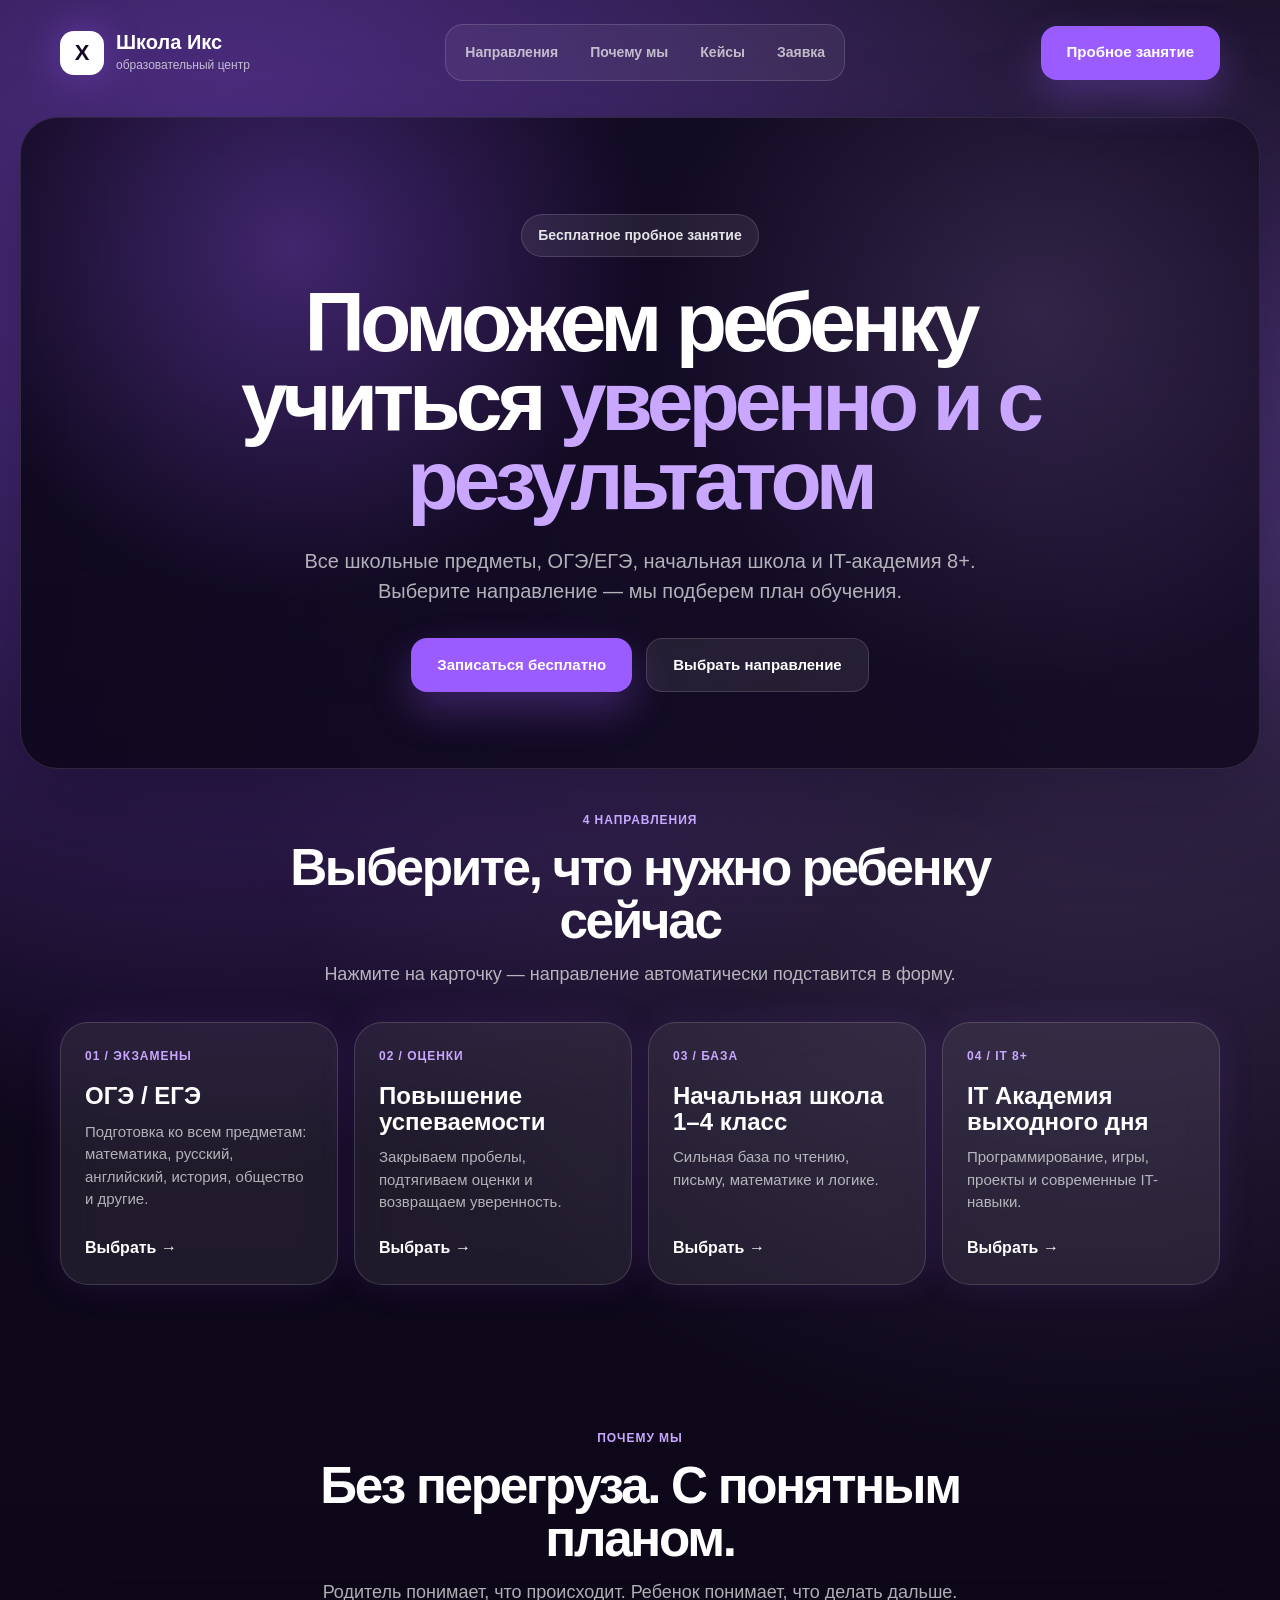
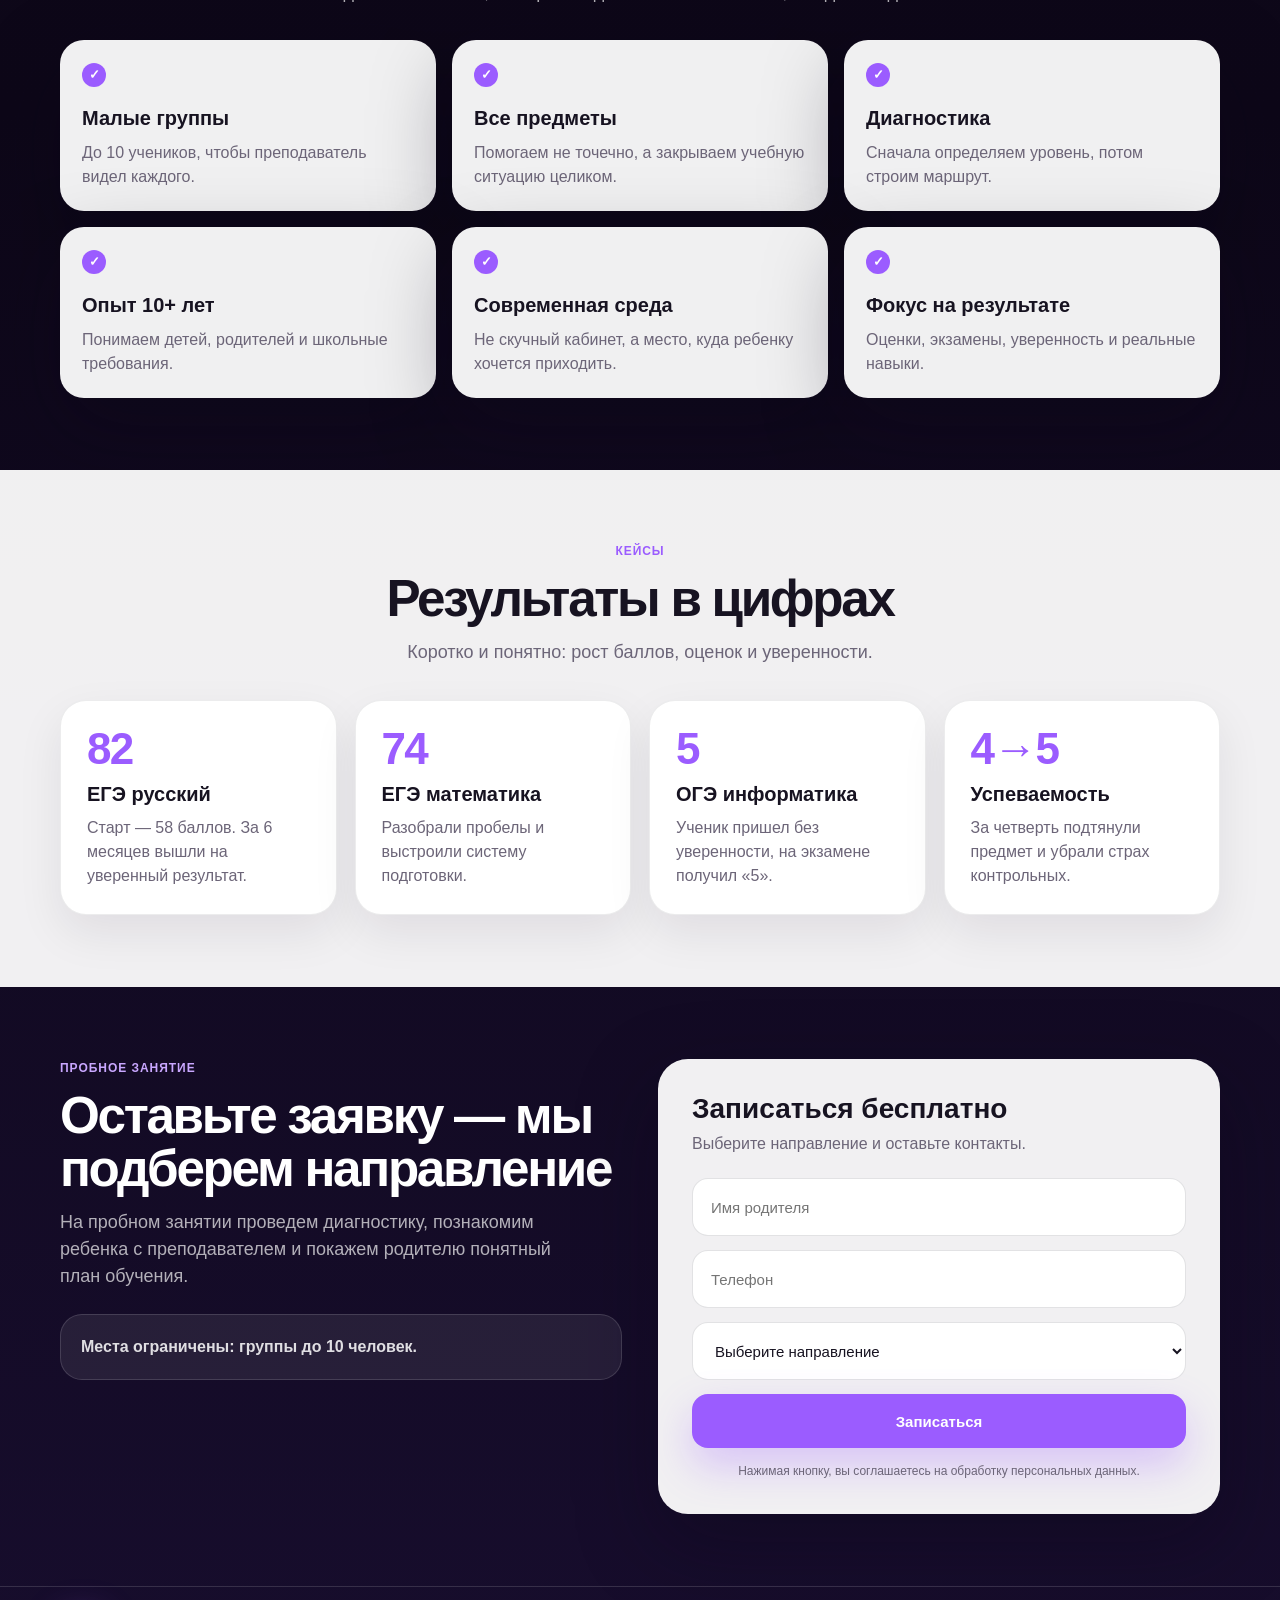
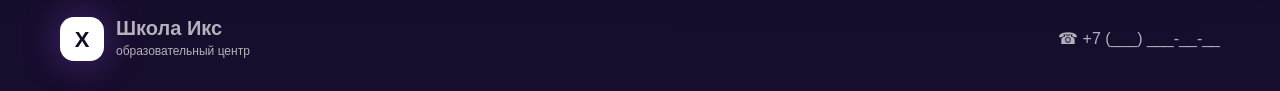
==== commit 621ff3b2: "design updated" ====
--- a/index.html
+++ b/index.html
@@ -4,20 +4,21 @@
   <meta charset="UTF-8" />
   <meta name="viewport" content="width=device-width, initial-scale=1.0" />
   <title>Школа Икс — образовательный центр</title>
-  <meta name="description" content="Школа Икс — ОГЭ/ЕГЭ, повышение успеваемости, начальная школа и академия выходного дня для детей 8+. Запишитесь на бесплатное пробное занятие." />
+  <meta name="description" content="Школа Икс — ОГЭ/ЕГЭ, повышение успеваемости, начальная школа и академия выходного дня 8+. Запишитесь на бесплатное пробное занятие." />
   <style>
     :root {
-      --bg: #120b22;
-      --text: #171321;
-      --muted: #6c6578;
+      --bg: #10091f;
+      --bg-2: #170d2d;
+      --text: #ffffff;
+      --muted: rgba(255,255,255,0.68);
+      --dark-text: #171321;
+      --dark-muted: #6c6578;
       --accent: #9b5cff;
-      --accent-dark: #6d4aff;
-      --white: #ffffff;
-      --glass: rgba(255, 255, 255, 0.08);
-      --glass-line: rgba(255, 255, 255, 0.16);
-      --card: rgba(255, 255, 255, 0.94);
-      --shadow: 0 28px 70px rgba(19, 9, 38, 0.22);
-      --shadow-soft: 0 16px 44px rgba(19, 9, 38, 0.16);
+      --accent-2: #c9a7ff;
+      --card: rgba(255,255,255,0.08);
+      --line: rgba(255,255,255,0.14);
+      --white-card: rgba(255,255,255,0.94);
+      --shadow: 0 28px 80px rgba(11, 5, 24, 0.34);
     }
 
     * { box-sizing: border-box; margin: 0; padding: 0; }
@@ -25,57 +26,57 @@
     body {
       font-family: Arial, sans-serif;
       background:
-        radial-gradient(circle at 18% 8%, rgba(155, 92, 255, 0.55), transparent 28%),
-        radial-gradient(circle at 88% 16%, rgba(199, 125, 255, 0.34), transparent 30%),
-        radial-gradient(circle at 50% 100%, rgba(80, 44, 180, 0.45), transparent 38%),
-        linear-gradient(180deg, #140b28 0%, #10091e 48%, #160d2a 100%);
+        radial-gradient(circle at 18% 8%, rgba(155,92,255,0.52), transparent 28%),
+        radial-gradient(circle at 86% 18%, rgba(201,167,255,0.24), transparent 30%),
+        linear-gradient(180deg, var(--bg) 0%, #0d0718 52%, var(--bg-2) 100%);
       color: var(--text);
       line-height: 1.5;
     }
     a { color: inherit; text-decoration: none; }
     .container { width: min(1160px, calc(100% - 40px)); margin: 0 auto; }
 
-    .page-bg {
+    .page {
       position: relative;
+      min-height: 100vh;
       overflow: hidden;
     }
-    .page-bg::before {
+    .page::before {
       content: "";
       position: fixed;
       inset: 0;
       background-image:
-        linear-gradient(45deg, rgba(255,255,255,0.04) 1px, transparent 1px),
-        linear-gradient(-45deg, rgba(255,255,255,0.03) 1px, transparent 1px);
-      background-size: 64px 64px;
+        linear-gradient(45deg, rgba(255,255,255,0.035) 1px, transparent 1px),
+        linear-gradient(-45deg, rgba(255,255,255,0.025) 1px, transparent 1px);
+      background-size: 72px 72px;
       pointer-events: none;
-      opacity: 0.9;
-    }
-
-    .hero {
+      opacity: 0.8;
+    }
+    .page::after {
+      content: "";
+      position: fixed;
+      width: 520px;
+      height: 520px;
+      right: -180px;
+      top: 20%;
+      background: rgba(155,92,255,0.20);
+      filter: blur(90px);
+      border-radius: 999px;
+      pointer-events: none;
+    }
+
+    .header {
       position: relative;
-      padding: 24px 0 88px;
-    }
-    .hero::after {
-      content: "";
-      position: absolute;
-      inset: 22px;
-      border: 1px solid rgba(255,255,255,0.10);
-      border-radius: 34px;
-      pointer-events: none;
-    }
-    .hero .container { position: relative; z-index: 2; }
-
-    .header {
+      z-index: 2;
       display: flex;
       align-items: center;
       justify-content: space-between;
       gap: 18px;
-      margin-bottom: 70px;
+      padding: 24px 0;
     }
     .logo { display: flex; align-items: center; gap: 12px; min-width: max-content; }
     .logo-icon {
-      width: 46px;
-      height: 46px;
+      width: 44px;
+      height: 44px;
       border-radius: 14px;
       background: #ffffff;
       color: #120b22;
@@ -84,23 +85,23 @@
       justify-content: center;
       font-size: 22px;
       font-weight: 900;
-      box-shadow: 0 0 30px rgba(155, 92, 255, 0.38);
-    }
-    .logo-title { font-size: 20px; font-weight: 900; line-height: 1; color: #ffffff; }
-    .logo-subtitle { color: rgba(255,255,255,0.62); font-size: 12px; margin-top: 4px; }
-
-    .top-nav {
+      box-shadow: 0 0 36px rgba(155, 92, 255, 0.38);
+    }
+    .logo-title { font-size: 20px; font-weight: 900; line-height: 1; }
+    .logo-subtitle { color: var(--muted); font-size: 12px; margin-top: 4px; }
+
+    .nav {
       display: flex;
       align-items: center;
       gap: 8px;
       padding: 7px;
-      border: 1px solid rgba(255,255,255,0.12);
+      border: 1px solid var(--line);
       background: rgba(255,255,255,0.06);
       border-radius: 18px;
       backdrop-filter: blur(16px);
     }
-    .top-nav a {
-      color: rgba(255,255,255,0.72);
+    .nav a {
+      color: var(--muted);
       font-size: 14px;
       font-weight: 800;
       padding: 10px 12px;
@@ -108,7 +109,7 @@
       transition: 0.18s ease;
       white-space: nowrap;
     }
-    .top-nav a:hover { color: #ffffff; background: rgba(255,255,255,0.10); }
+    .nav a:hover { color: #ffffff; background: rgba(255,255,255,0.10); }
 
     .btn {
       display: inline-flex;
@@ -116,107 +117,130 @@
       justify-content: center;
       min-height: 54px;
       padding: 0 26px;
+      border: 0;
       border-radius: 16px;
-      border: 0;
       cursor: pointer;
-      font-weight: 900;
       font-size: 15px;
+      font-weight: 900;
       transition: 0.18s ease;
       white-space: nowrap;
     }
     .btn-primary {
       background: var(--accent);
-      color: #ffffff;
-      box-shadow: 0 18px 38px rgba(109, 74, 255, 0.25);
-    }
-    .btn-primary:hover { background: var(--accent-dark); transform: translateY(-2px); }
+      color: #fff;
+      box-shadow: 0 18px 42px rgba(155,92,255,0.30);
+    }
+    .btn-primary:hover { transform: translateY(-2px); background: #7f42ff; }
     .btn-outline {
       background: rgba(255,255,255,0.08);
-      color: #ffffff;
-      border: 1px solid rgba(255,255,255,0.18);
-    }
-    .btn-outline:hover { border-color: rgba(255,255,255,0.45); transform: translateY(-2px); }
-
+      color: #fff;
+      border: 1px solid var(--line);
+    }
+    .btn-outline:hover { transform: translateY(-2px); border-color: rgba(255,255,255,0.42); }
+
+    .hero {
+      position: relative;
+      z-index: 1;
+      padding: 96px 0 76px;
+      margin: 12px auto 0;
+      width: min(1240px, calc(100% - 28px));
+      border-radius: 38px;
+      overflow: hidden;
+      background:
+        linear-gradient(180deg, rgba(16,9,31,0.82), rgba(16,9,31,0.72)),
+        linear-gradient(90deg, rgba(16,9,31,0.92), rgba(16,9,31,0.45)),
+        url('https://images.unsplash.com/photo-1509062522246-3755977927d7?auto=format&fit=crop&w=1800&q=80') center/cover no-repeat;
+      box-shadow: 0 34px 90px rgba(11, 5, 24, 0.38);
+      border: 1px solid rgba(255,255,255,0.12);
+    }
+    .hero::before {
+      content: "";
+      position: absolute;
+      inset: 0;
+      background:
+        radial-gradient(circle at 22% 20%, rgba(155,92,255,0.34), transparent 32%),
+        radial-gradient(circle at 82% 30%, rgba(201,167,255,0.16), transparent 34%);
+      pointer-events: none;
+    }
+    .hero::after {
+      content: "";
+      position: absolute;
+      inset: 0;
+      background-image:
+        linear-gradient(45deg, rgba(255,255,255,0.035) 1px, transparent 1px),
+        linear-gradient(-45deg, rgba(255,255,255,0.025) 1px, transparent 1px);
+      background-size: 68px 68px;
+      opacity: 0.55;
+      pointer-events: none;
+    }
     .hero-content {
-      max-width: 860px;
-      margin: 0 auto 44px;
+      position: relative;
+      z-index: 2;
+      max-width: 900px;
+      margin: 0 auto;
       text-align: center;
     }
     .badge {
       display: inline-flex;
-      align-items: center;
       padding: 10px 16px;
       border-radius: 999px;
-      border: 1px solid rgba(255,255,255,0.14);
+      border: 1px solid var(--line);
       background: rgba(255,255,255,0.08);
       color: rgba(255,255,255,0.88);
+      font-size: 14px;
       font-weight: 800;
-      font-size: 14px;
       margin-bottom: 26px;
-      box-shadow: 0 0 34px rgba(155, 92, 255, 0.16);
     }
     h1 {
-      font-size: clamp(42px, 6vw, 76px);
-      line-height: 0.96;
-      letter-spacing: -0.055em;
+      font-size: clamp(42px, 7vw, 84px);
+      line-height: 0.94;
+      letter-spacing: -0.06em;
+      font-weight: 900;
       margin-bottom: 26px;
-      font-weight: 900;
-      color: #ffffff;
-    }
-    .accent { color: #c9a7ff; }
+    }
+    .accent { color: var(--accent-2); }
     .hero-text {
       max-width: 720px;
       margin: 0 auto 32px;
-      color: rgba(255,255,255,0.72);
+      color: var(--muted);
       font-size: 20px;
     }
-    .hero-buttons {
+    .hero-actions {
       display: flex;
       justify-content: center;
+      gap: 14px;
       flex-wrap: wrap;
-      gap: 14px;
-      margin-bottom: 34px;
-    }
-    .trust-grid {
-      display: grid;
-      grid-template-columns: repeat(3, 1fr);
-      gap: 12px;
-      max-width: 680px;
-      margin: 0 auto;
-    }
-    .trust-item {
-      padding: 15px 12px;
-      border-radius: 18px;
-      background: rgba(255,255,255,0.08);
-      border: 1px solid rgba(255,255,255,0.14);
+    }
+
+    section {
+      position: relative;
+      z-index: 1;
+      padding: 72px 0;
+    }
+    .section-head {
+      max-width: 720px;
+      margin: 0 auto 34px;
       text-align: center;
-      color: rgba(255,255,255,0.88);
-      font-weight: 800;
-      font-size: 14px;
-      box-shadow: 0 0 28px rgba(155, 92, 255, 0.10);
-    }
-
-    .direction-block {
-      margin-top: 44px;
-    }
-    .direction-head {
-      display: flex;
-      align-items: flex-end;
-      justify-content: space-between;
-      gap: 24px;
-      margin-bottom: 22px;
-    }
-    .direction-head h2 {
-      color: #ffffff;
-      font-size: clamp(28px, 4vw, 44px);
-      line-height: 1.05;
-      letter-spacing: -0.04em;
-      font-weight: 900;
-    }
-    .direction-head p {
-      color: rgba(255,255,255,0.68);
-      max-width: 420px;
-      font-size: 17px;
+    }
+    .label {
+      color: var(--accent-2);
+      text-transform: uppercase;
+      letter-spacing: 0.08em;
+      font-size: 12px;
+      font-weight: 900;
+      margin-bottom: 12px;
+    }
+    h2 {
+      font-size: clamp(30px, 4vw, 52px);
+      line-height: 1.04;
+      letter-spacing: -0.045em;
+      font-weight: 900;
+      margin-bottom: 14px;
+    }
+    .section-head p { color: var(--muted); font-size: 18px; }
+
+    .directions {
+      padding-top: 42px;
     }
     .direction-grid {
       display: grid;
@@ -224,36 +248,35 @@
       gap: 16px;
     }
     .direction-card {
-      min-height: 230px;
+      min-height: 236px;
+      padding: 24px;
       border-radius: 28px;
-      padding: 24px;
-      background: rgba(255,255,255,0.08);
-      border: 1px solid rgba(255,255,255,0.14);
-      color: #ffffff;
-      box-shadow: 0 0 34px rgba(155, 92, 255, 0.12);
+      border: 1px solid var(--line);
+      background: var(--card);
+      color: #fff;
+      box-shadow: 0 0 36px rgba(155,92,255,0.12);
       backdrop-filter: blur(18px);
-      transition: 0.18s ease;
       display: flex;
       flex-direction: column;
       justify-content: space-between;
+      transition: 0.18s ease;
     }
     .direction-card:hover {
       transform: translateY(-5px);
-      border-color: rgba(201, 167, 255, 0.55);
-      box-shadow: 0 0 48px rgba(155, 92, 255, 0.26);
+      border-color: rgba(201,167,255,0.58);
+      box-shadow: 0 0 54px rgba(155,92,255,0.26);
     }
     .direction-number {
-      color: #c9a7ff;
-      font-weight: 900;
-      font-size: 13px;
+      color: var(--accent-2);
+      font-size: 12px;
+      font-weight: 900;
       letter-spacing: 0.08em;
       margin-bottom: 18px;
     }
     .direction-card h3 {
       font-size: 24px;
-      line-height: 1.05;
-      margin-bottom: 14px;
-      color: #ffffff;
+      line-height: 1.06;
+      margin-bottom: 12px;
     }
     .direction-card p {
       color: rgba(255,255,255,0.66);
@@ -261,119 +284,111 @@
     }
     .direction-link {
       margin-top: 22px;
-      color: #ffffff;
-      font-weight: 900;
-    }
-
-    section { position: relative; z-index: 1; padding: 86px 0; }
-    .section-glass { background: rgba(255,255,255,0.04); }
-    .section-white { background: rgba(255,255,255,0.94); }
-    .section-head { max-width: 760px; margin: 0 auto 46px; text-align: center; }
-    .small-title {
-      color: var(--accent);
-      font-weight: 900;
-      margin-bottom: 12px;
-      text-transform: uppercase;
-      letter-spacing: 0.08em;
-      font-size: 12px;
-    }
-    h2 {
-      font-size: clamp(32px, 4vw, 52px);
-      line-height: 1.04;
-      letter-spacing: -0.04em;
-      font-weight: 900;
-      margin-bottom: 20px;
-      color: var(--text);
-    }
-    .section-head p, .lead { color: var(--muted); font-size: 18px; }
-    .section-glass h2 { color: #ffffff; }
-    .section-glass .lead, .section-glass .section-head p { color: rgba(255,255,255,0.72); }
-
-    .two-col { display: grid; grid-template-columns: 1fr 1fr; gap: 42px; align-items: start; }
-    .pain-grid { display: grid; grid-template-columns: repeat(2, 1fr); gap: 16px; }
-    .pain-card, .benefit-card, .review-card, .case-card {
+      font-weight: 900;
+    }
+
+    .why-grid {
+      display: grid;
+      grid-template-columns: repeat(3, 1fr);
+      gap: 16px;
+    }
+    .why-card {
+      padding: 22px;
       border-radius: 24px;
-      border: 1px solid rgba(255,255,255,0.16);
-      background: #ffffff;
-      padding: 24px;
-      box-shadow: var(--shadow-soft);
-    }
-    .pain-card { color: var(--text); font-weight: 750; }
-    .pain-card strong { display: block; margin-bottom: 8px; }
-
-    .benefits-layout { display: grid; grid-template-columns: 0.9fr 2fr; gap: 24px; align-items: stretch; }
-    .benefit-main {
-      border-radius: 30px;
-      border: 1px solid rgba(255,255,255,0.12);
-      background: rgba(255,255,255,0.09);
-      color: #ffffff;
-      padding: 34px;
-      box-shadow: 0 0 42px rgba(155, 92, 255, 0.12);
-      backdrop-filter: blur(16px);
-    }
-    .benefit-main .big-icon { font-size: 40px; margin-bottom: 18px; font-weight: 900; }
-    .benefit-main h2 { font-size: 34px; color: #ffffff; }
-    .benefit-main .muted { color: rgba(255,255,255,0.72); }
-    .benefit-grid { display: grid; grid-template-columns: repeat(2, 1fr); gap: 16px; }
-    .benefit-card { color: var(--text); background: rgba(255,255,255,0.94); font-weight: 800; display: flex; gap: 10px; align-items: flex-start; }
-    .check {
-      width: 22px;
-      height: 22px;
+      background: var(--white-card);
+      color: var(--dark-text);
+      box-shadow: var(--shadow);
+    }
+    .why-card span {
+      display: inline-flex;
+      width: 24px;
+      height: 24px;
       border-radius: 50%;
-      background: var(--accent);
-      color: #ffffff;
-      display: inline-flex;
       align-items: center;
       justify-content: center;
-      font-weight: 900;
-      flex-shrink: 0;
+      background: var(--accent);
+      color: #fff;
       font-size: 13px;
-    }
-
-    .cases-grid { display: grid; grid-template-columns: repeat(4, 1fr); gap: 18px; }
+      font-weight: 900;
+      margin-bottom: 16px;
+    }
+    .why-card h3 { font-size: 20px; margin-bottom: 8px; }
+    .why-card p { color: var(--dark-muted); }
+
+    .cases-section {
+      background: rgba(255,255,255,0.94);
+      color: var(--dark-text);
+    }
+    .cases-section .label { color: var(--accent); }
+    .cases-section .section-head p { color: var(--dark-muted); }
+    .cases-grid {
+      display: grid;
+      grid-template-columns: repeat(4, 1fr);
+      gap: 18px;
+    }
+    .case-card {
+      border-radius: 26px;
+      background: #fff;
+      border: 1px solid rgba(23,19,33,0.08);
+      padding: 26px;
+      box-shadow: 0 18px 46px rgba(23,19,33,0.08);
+    }
     .case-score {
       font-size: 44px;
       line-height: 1;
       font-weight: 900;
       color: var(--accent);
+      letter-spacing: -0.04em;
       margin-bottom: 12px;
-      letter-spacing: -0.04em;
-    }
-    .case-card h3 { font-size: 20px; line-height: 1.15; margin-bottom: 10px; color: var(--text); }
-    .case-card p { color: var(--muted); }
-
-    .reviews-grid { display: grid; grid-template-columns: repeat(3, 1fr); gap: 18px; }
-    .stars { color: var(--accent); letter-spacing: 2px; margin-bottom: 18px; }
-    .review-card p { color: var(--muted); margin-bottom: 18px; }
-    .review-card strong { color: var(--text); }
-
-    .form-section { padding-bottom: 96px; }
+    }
+    .case-card h3 { font-size: 20px; line-height: 1.15; margin-bottom: 10px; }
+    .case-card p { color: var(--dark-muted); }
+
+    .form-wrap {
+      display: grid;
+      grid-template-columns: 1fr 1fr;
+      gap: 36px;
+      align-items: start;
+    }
+    .form-copy p {
+      color: var(--muted);
+      font-size: 18px;
+      max-width: 520px;
+    }
+    .form-note {
+      margin-top: 24px;
+      padding: 20px;
+      border-radius: 22px;
+      border: 1px solid var(--line);
+      background: rgba(255,255,255,0.08);
+      color: rgba(255,255,255,0.86);
+      font-weight: 800;
+    }
     .form-card {
       border-radius: 30px;
-      border: 1px solid rgba(255,255,255,0.14);
-      background: rgba(255,255,255,0.94);
+      background: var(--white-card);
+      color: var(--dark-text);
+      padding: 34px;
       box-shadow: var(--shadow);
-      padding: 36px;
-      backdrop-filter: blur(18px);
-    }
-    .form-card h3 { font-size: 28px; line-height: 1.12; margin-bottom: 12px; color: var(--text); }
-    .cta-box {
-      border-radius: 24px;
-      border: 1px solid rgba(255,255,255,0.16);
-      background: rgba(255,255,255,0.10);
-      padding: 22px;
-      color: #ffffff;
-      font-weight: 850;
-      box-shadow: 0 0 34px rgba(155, 92, 255, 0.12);
-    }
-    form { display: grid; gap: 14px; margin-top: 24px; }
+    }
+    .form-card h3 {
+      font-size: 28px;
+      line-height: 1.12;
+      margin-bottom: 8px;
+    }
+    .form-card p { color: var(--dark-muted); }
+    form {
+      display: grid;
+      gap: 14px;
+      margin-top: 22px;
+    }
     input, select {
       width: 100%;
       height: 58px;
       border-radius: 16px;
-      border: 1px solid rgba(23, 19, 33, 0.12);
-      background: #ffffff;
-      color: var(--text);
+      border: 1px solid rgba(23,19,33,0.12);
+      background: #fff;
+      color: var(--dark-text);
       padding: 0 18px;
       font-size: 15px;
       outline: none;
@@ -381,238 +396,209 @@
     }
     input:focus, select:focus {
       border-color: var(--accent);
-      box-shadow: 0 0 0 4px rgba(109, 74, 255, 0.10);
+      box-shadow: 0 0 0 4px rgba(155,92,255,0.12);
     }
     .policy { color: #8d859b; font-size: 12px; text-align: center; }
 
     footer {
       position: relative;
       z-index: 1;
-      border-top: 1px solid rgba(255,255,255,0.12);
       padding: 30px 0;
-      color: rgba(255,255,255,0.62);
-      background: rgba(255,255,255,0.04);
-    }
-    .footer-content { display: flex; justify-content: space-between; align-items: center; gap: 20px; }
+      border-top: 1px solid var(--line);
+      color: var(--muted);
+    }
+    .footer-content {
+      display: flex;
+      justify-content: space-between;
+      align-items: center;
+      gap: 20px;
+    }
 
     @media (max-width: 1100px) {
-      .header { align-items: flex-start; }
-      .top-nav { display: none; }
+      .nav { display: none; }
       .direction-grid, .cases-grid { grid-template-columns: repeat(2, 1fr); }
-    }
-
-    @media (max-width: 920px) {
-      .two-col, .benefits-layout { grid-template-columns: 1fr; }
-      .header { margin-bottom: 48px; }
-      .desktop-btn { display: none; }
-      .reviews-grid { grid-template-columns: 1fr; }
-      .direction-head { align-items: flex-start; flex-direction: column; }
-    }
-
+      .why-grid { grid-template-columns: repeat(2, 1fr); }
+    }
+    @media (max-width: 860px) {
+      .header .desktop-btn { display: none; }
+      .form-wrap { grid-template-columns: 1fr; }
+      .hero { padding-top: 72px; }
+    }
     @media (max-width: 640px) {
       .container { width: min(100% - 28px, 1160px); }
-      .hero { padding: 18px 0 64px; }
-      .hero::after { inset: 10px; border-radius: 24px; }
-      .header { margin-bottom: 42px; }
-      h1 { font-size: clamp(38px, 13vw, 54px); }
-      .hero-text { font-size: 17px; }
+      .header { padding-top: 18px; }
+      h1 { font-size: clamp(38px, 13vw, 56px); }
+      .hero-text, .section-head p, .form-copy p { font-size: 17px; }
       .btn { width: 100%; min-height: 52px; padding: 0 18px; }
-      .hero-buttons, .footer-content { flex-direction: column; align-items: stretch; }
-      .trust-grid, .direction-grid, .pain-grid, .benefit-grid, .cases-grid { grid-template-columns: 1fr; }
+      .hero-actions, .footer-content { flex-direction: column; align-items: stretch; }
+      .direction-grid, .why-grid, .cases-grid { grid-template-columns: 1fr; }
       .direction-card { min-height: 190px; }
-      section { padding: 58px 0; }
-      .form-section { padding-bottom: 70px; }
-      .form-card, .benefit-main, .pain-card, .benefit-card, .review-card, .case-card { padding: 22px; }
+      section { padding: 56px 0; }
+      .hero { padding: 64px 0 52px; border-radius: 28px; }
+      .form-card, .why-card, .case-card, .direction-card { padding: 22px; }
+      .logo-icon { width: 42px; height: 42px; }
       .logo-title { font-size: 18px; }
-      .logo-icon { width: 42px; height: 42px; }
     }
   </style>
 </head>
 <body>
-  <div class="page-bg">
-    <header class="hero">
-      <div class="container">
-        <div class="header">
-          <a href="#" class="logo">
-            <div class="logo-icon">X</div>
-            <div>
-              <div class="logo-title">Школа Икс</div>
-              <div class="logo-subtitle">образовательный центр</div>
-            </div>
-          </a>
-
-          <nav class="top-nav" aria-label="Выбор направления">
-            <a href="#oge">ОГЭ/ЕГЭ</a>
-            <a href="#marks">Успеваемость</a>
-            <a href="#primary">1–4 класс</a>
-            <a href="#academy">Академия 8+</a>
-          </nav>
-
-          <a class="btn btn-primary desktop-btn" href="#form">Пробное занятие</a>
+  <div class="page">
+    <header class="header container">
+      <a href="#" class="logo">
+        <div class="logo-icon">X</div>
+        <div>
+          <div class="logo-title">Школа Икс</div>
+          <div class="logo-subtitle">образовательный центр</div>
         </div>
-
-        <div class="hero-content">
-          <div class="badge">Бесплатное пробное занятие для новых учеников</div>
-          <h1>Сильная школа для детей, которым нужен <span class="accent">реальный результат</span></h1>
-          <p class="hero-text">Выберите направление, оставьте заявку — мы проведем диагностику и подберем понятный план обучения для ребенка.</p>
-          <div class="hero-buttons">
-            <a class="btn btn-primary" href="#form">Записаться на бесплатное занятие</a>
+      </a>
+
+      <nav class="nav" aria-label="Выбор направления">
+        <a href="#directions">Направления</a>
+        <a href="#why">Почему мы</a>
+        <a href="#cases">Кейсы</a>
+        <a href="#form">Заявка</a>
+      </nav>
+
+      <a class="btn btn-primary desktop-btn" href="#form">Пробное занятие</a>
+    </header>
+
+    <main>
+      <section class="hero">
+        <div class="container hero-content">
+          <div class="badge">Бесплатное пробное занятие</div>
+          <h1>Поможем ребенку учиться <span class="accent">уверенно и с результатом</span></h1>
+          <p class="hero-text">Все школьные предметы, ОГЭ/ЕГЭ, начальная школа и IT-академия 8+. Выберите направление — мы подберем план обучения.</p>
+          <div class="hero-actions">
+            <a class="btn btn-primary" href="#form">Записаться бесплатно</a>
             <a class="btn btn-outline" href="#directions">Выбрать направление</a>
           </div>
-          <div class="trust-grid">
-            <div class="trust-item">Группы до 10 человек</div>
-            <div class="trust-item">Более 10 лет опыта</div>
-            <div class="trust-item">ОГЭ/ЕГЭ + IT + школа</div>
-          </div>
         </div>
-
-        <div class="direction-block" id="directions">
-          <div class="direction-head">
-            <h2>Выберите направление</h2>
-            <p>Четыре понятных маршрута: экзамены, оценки, начальная школа и IT-академия для детей 8+.</p>
-          </div>
+      </section>
+
+      <section class="directions" id="directions">
+        <div class="container">
+          <div class="section-head">
+            <div class="label">4 направления</div>
+            <h2>Выберите, что нужно ребенку сейчас</h2>
+            <p>Нажмите на карточку — направление автоматически подставится в форму.</p>
+          </div>
+
           <div class="direction-grid">
-            <a class="direction-card" id="oge" href="#form" data-program="ОГЭ/ЕГЭ">
+            <a class="direction-card" href="#form" data-program="ОГЭ/ЕГЭ">
               <div>
                 <div class="direction-number">01 / ЭКЗАМЕНЫ</div>
                 <h3>ОГЭ / ЕГЭ</h3>
-                <p>Системная подготовка к экзаменам по школьным предметам.</p>
+                <p>Подготовка ко всем предметам: математика, русский, английский, история, общество и другие.</p>
               </div>
               <div class="direction-link">Выбрать →</div>
             </a>
-            <a class="direction-card" id="marks" href="#form" data-program="Повышение успеваемости">
+
+            <a class="direction-card" href="#form" data-program="Повышение успеваемости">
               <div>
                 <div class="direction-number">02 / ОЦЕНКИ</div>
                 <h3>Повышение успеваемости</h3>
-                <p>Закрываем пробелы, подтягиваем знания и возвращаем уверенность.</p>
+                <p>Закрываем пробелы, подтягиваем оценки и возвращаем уверенность.</p>
               </div>
               <div class="direction-link">Выбрать →</div>
             </a>
-            <a class="direction-card" id="primary" href="#form" data-program="Начальная школа 1–4 класс">
+
+            <a class="direction-card" href="#form" data-program="Начальная школа 1–4 класс">
               <div>
                 <div class="direction-number">03 / БАЗА</div>
                 <h3>Начальная школа 1–4 класс</h3>
-                <p>Готовим сильную базу, чтобы ребенку было легко учиться дальше.</p>
+                <p>Сильная база по чтению, письму, математике и логике.</p>
               </div>
               <div class="direction-link">Выбрать →</div>
             </a>
-            <a class="direction-card" id="academy" href="#form" data-program="Академия выходного дня 8+">
+
+            <a class="direction-card" href="#form" data-program="Академия выходного дня 8+">
               <div>
                 <div class="direction-number">04 / IT 8+</div>
-                <h3>Академия выходного дня</h3>
-                <p>Курсы программирования, игры, проекты и современные IT-навыки.</p>
+                <h3>IT Академия выходного дня</h3>
+                <p>Программирование, игры, проекты и современные IT-навыки.</p>
               </div>
               <div class="direction-link">Выбрать →</div>
             </a>
           </div>
         </div>
-      </div>
-    </header>
-
-    <section class="section-glass">
-      <div class="container two-col">
-        <div>
-          <p class="small-title">Понимаем родителей</p>
-          <h2>Когда учеба превращается в стресс — ребенку нужен другой подход</h2>
-          <p class="lead">Мы не просто даем уроки. Мы помогаем ребенку почувствовать уверенность, увидеть цель и начать двигаться к результату.</p>
+      </section>
+
+      <section id="why">
+        <div class="container">
+          <div class="section-head">
+            <div class="label">Почему мы</div>
+            <h2>Без перегруза. С понятным планом.</h2>
+            <p>Родитель понимает, что происходит. Ребенок понимает, что делать дальше.</p>
+          </div>
+
+          <div class="why-grid">
+            <div class="why-card"><span>✓</span><h3>Малые группы</h3><p>До 10 учеников, чтобы преподаватель видел каждого.</p></div>
+            <div class="why-card"><span>✓</span><h3>Все предметы</h3><p>Помогаем не точечно, а закрываем учебную ситуацию целиком.</p></div>
+            <div class="why-card"><span>✓</span><h3>Диагностика</h3><p>Сначала определяем уровень, потом строим маршрут.</p></div>
+            <div class="why-card"><span>✓</span><h3>Опыт 10+ лет</h3><p>Понимаем детей, родителей и школьные требования.</p></div>
+            <div class="why-card"><span>✓</span><h3>Современная среда</h3><p>Не скучный кабинет, а место, куда ребенку хочется приходить.</p></div>
+            <div class="why-card"><span>✓</span><h3>Фокус на результате</h3><p>Оценки, экзамены, уверенность и реальные навыки.</p></div>
+          </div>
         </div>
-        <div class="pain-grid">
-          <div class="pain-card"><strong>Нет мотивации</strong> Ребенок не понимает, зачем ему учиться.</div>
-          <div class="pain-card"><strong>Пробелы в знаниях</strong> Оценки падают, а темы становятся сложнее.</div>
-          <div class="pain-card"><strong>Нет системы</strong> Подготовка идет рывками и без понятного плана.</div>
-          <div class="pain-card"><strong>Страх экзаменов</strong> ОГЭ/ЕГЭ кажутся большим и непонятным испытанием.</div>
+      </section>
+
+      <section class="cases-section" id="cases">
+        <div class="container">
+          <div class="section-head">
+            <div class="label">Кейсы</div>
+            <h2>Результаты в цифрах</h2>
+            <p>Коротко и понятно: рост баллов, оценок и уверенности.</p>
+          </div>
+
+          <div class="cases-grid">
+            <div class="case-card"><div class="case-score">82</div><h3>ЕГЭ русский</h3><p>Старт — 58 баллов. За 6 месяцев вышли на уверенный результат.</p></div>
+            <div class="case-card"><div class="case-score">74</div><h3>ЕГЭ математика</h3><p>Разобрали пробелы и выстроили систему подготовки.</p></div>
+            <div class="case-card"><div class="case-score">5</div><h3>ОГЭ информатика</h3><p>Ученик пришел без уверенности, на экзамене получил «5».</p></div>
+            <div class="case-card"><div class="case-score">4→5</div><h3>Успеваемость</h3><p>За четверть подтянули предмет и убрали страх контрольных.</p></div>
+          </div>
         </div>
-      </div>
-    </section>
-
-    <section class="section-glass">
-      <div class="container benefits-layout">
-        <div class="benefit-main">
-          <div class="big-icon">X</div>
-          <h2>Почему выбирают Школу Икс</h2>
-          <p class="muted">Здесь ребенок не теряется в толпе. Мы видим каждого ученика и ведем его к понятному результату.</p>
+      </section>
+
+      <section id="form">
+        <div class="container form-wrap">
+          <div class="form-copy">
+            <div class="label">Пробное занятие</div>
+            <h2>Оставьте заявку — мы подберем направление</h2>
+            <p>На пробном занятии проведем диагностику, познакомим ребенка с преподавателем и покажем родителю понятный план обучения.</p>
+            <div class="form-note">Места ограничены: группы до 10 человек.</div>
+          </div>
+
+          <div class="form-card">
+            <h3>Записаться бесплатно</h3>
+            <p>Выберите направление и оставьте контакты.</p>
+            <form onsubmit="sendForm(event)">
+              <input type="text" name="name" placeholder="Имя родителя" required />
+              <input type="tel" name="phone" placeholder="Телефон" required />
+              <select name="program" id="program" required>
+                <option value="">Выберите направление</option>
+                <option>ОГЭ/ЕГЭ</option>
+                <option>Повышение успеваемости</option>
+                <option>Начальная школа 1–4 класс</option>
+                <option>Академия выходного дня 8+</option>
+                <option>Пока не знаю, нужна консультация</option>
+              </select>
+              <button class="btn btn-primary" type="submit">Записаться</button>
+              <p class="policy">Нажимая кнопку, вы соглашаетесь на обработку персональных данных.</p>
+            </form>
+          </div>
         </div>
-        <div class="benefit-grid">
-          <div class="benefit-card"><span class="check">✓</span> Малые группы до 10 учеников</div>
-          <div class="benefit-card"><span class="check">✓</span> Индивидуальный подход</div>
-          <div class="benefit-card"><span class="check">✓</span> Более 10 лет опыта</div>
-          <div class="benefit-card"><span class="check">✓</span> Понятное объяснение без скучных лекций</div>
-          <div class="benefit-card"><span class="check">✓</span> Результат: оценки, экзамены, уверенность</div>
-          <div class="benefit-card"><span class="check">✓</span> Современная атмосфера и лаунж-зона</div>
-        </div>
-      </div>
-    </section>
-
-    <section class="section-white">
-      <div class="container">
-        <div class="section-head">
-          <p class="small-title">Кейсы учеников</p>
-          <h2>Результаты, которые родители видят в цифрах</h2>
-          <p>Показываем не обещания, а понятный рост: баллы, оценки и уверенность ребенка.</p>
-        </div>
-
-        <div class="cases-grid">
-          <div class="case-card">
-            <div class="case-score">82</div>
-            <h3>ЕГЭ по русскому языку</h3>
-            <p>Стартовый уровень — 58 баллов. За 6 месяцев ученик вышел на уверенный результат.</p>
-          </div>
-          <div class="case-card">
-            <div class="case-score">74</div>
-            <h3>ЕГЭ профильная математика</h3>
-            <p>Разобрали пробелы по алгебре и геометрии, выстроили систему подготовки.</p>
-          </div>
-          <div class="case-card">
-            <div class="case-score">5</div>
-            <h3>ОГЭ по информатике</h3>
-            <p>Ученик пришел без уверенности в задачах, на экзамене получил оценку «5».</p>
-          </div>
-          <div class="case-card">
-            <div class="case-score">4→5</div>
-            <h3>Повышение успеваемости</h3>
-            <p>За четверть подтянули математику и убрали страх перед контрольными.</p>
-          </div>
-        </div>
-      </div>
-    </section>
-
-    <section class="section-glass form-section" id="form">
-      <div class="container two-col">
-        <div>
-          <p class="small-title">Бесплатное пробное занятие</p>
-          <h2>Оставьте заявку — подберем направление и план обучения</h2>
-          <p class="lead">На пробном занятии мы проведем диагностику, познакомим ребенка с преподавателем и объясним родителю, как двигаться к результату.</p>
-          <br />
-          <div class="cta-box">Места ограничены: группы до 10 человек, чтобы каждому ученику хватало внимания.</div>
-        </div>
-
-        <div class="form-card">
-          <h3>Записаться бесплатно</h3>
-          <p class="muted">Выберите направление и оставьте контакты.</p>
-          <form onsubmit="sendForm(event)">
-            <input type="text" name="name" placeholder="Имя родителя" required />
-            <input type="tel" name="phone" placeholder="Телефон" required />
-            <select name="program" id="program" required>
-              <option value="">Выберите направление</option>
-              <option>ОГЭ/ЕГЭ</option>
-              <option>Повышение успеваемости</option>
-              <option>Начальная школа 1–4 класс</option>
-              <option>Академия выходного дня 8+</option>
-              <option>Пока не знаю, нужна консультация</option>
-            </select>
-            <button class="btn btn-primary" type="submit">Записаться на пробное занятие</button>
-            <p class="policy">Нажимая кнопку, вы соглашаетесь на обработку персональных данных.</p>
-          </form>
-        </div>
-      </div>
-    </section>
+      </section>
+    </main>
 
     <footer>
       <div class="container footer-content">
-        <div class="logo">
+        <a href="#" class="logo">
           <div class="logo-icon">X</div>
-          <span>© Школа Икс</span>
-        </div>
+          <div>
+            <div class="logo-title">Школа Икс</div>
+            <div class="logo-subtitle">образовательный центр</div>
+          </div>
+        </a>
         <div>☎ +7 (___) ___-__-__</div>
       </div>
     </footer>
@@ -625,7 +611,9 @@
     directionCards.forEach((card) => {
       card.addEventListener('click', () => {
         const program = card.dataset.program;
-        if (programSelect) programSelect.value = program;
+        if (programSelect) {
+          programSelect.value = program;
+        }
       });
     });
 
@@ -637,10 +625,16 @@
       const program = form.program.value;
 
       alert(
-        'Спасибо! Заявка отправлена.\n\n' +
-        'Имя: ' + name + '\n' +
-        'Телефон: ' + phone + '\n' +
-        'Направление: ' + program + '\n\n' +
+        'Спасибо! Заявка отправлена.
+
+' +
+        'Имя: ' + name + '
+' +
+        'Телефон: ' + phone + '
+' +
+        'Направление: ' + program + '
+
+' +
         'Сейчас форма показывает уведомление. Потом можно подключить Telegram, WhatsApp или CRM.'
       );
 
@@ -648,4 +642,4 @@
     }
   </script>
 </body>
-</html>g+</html>
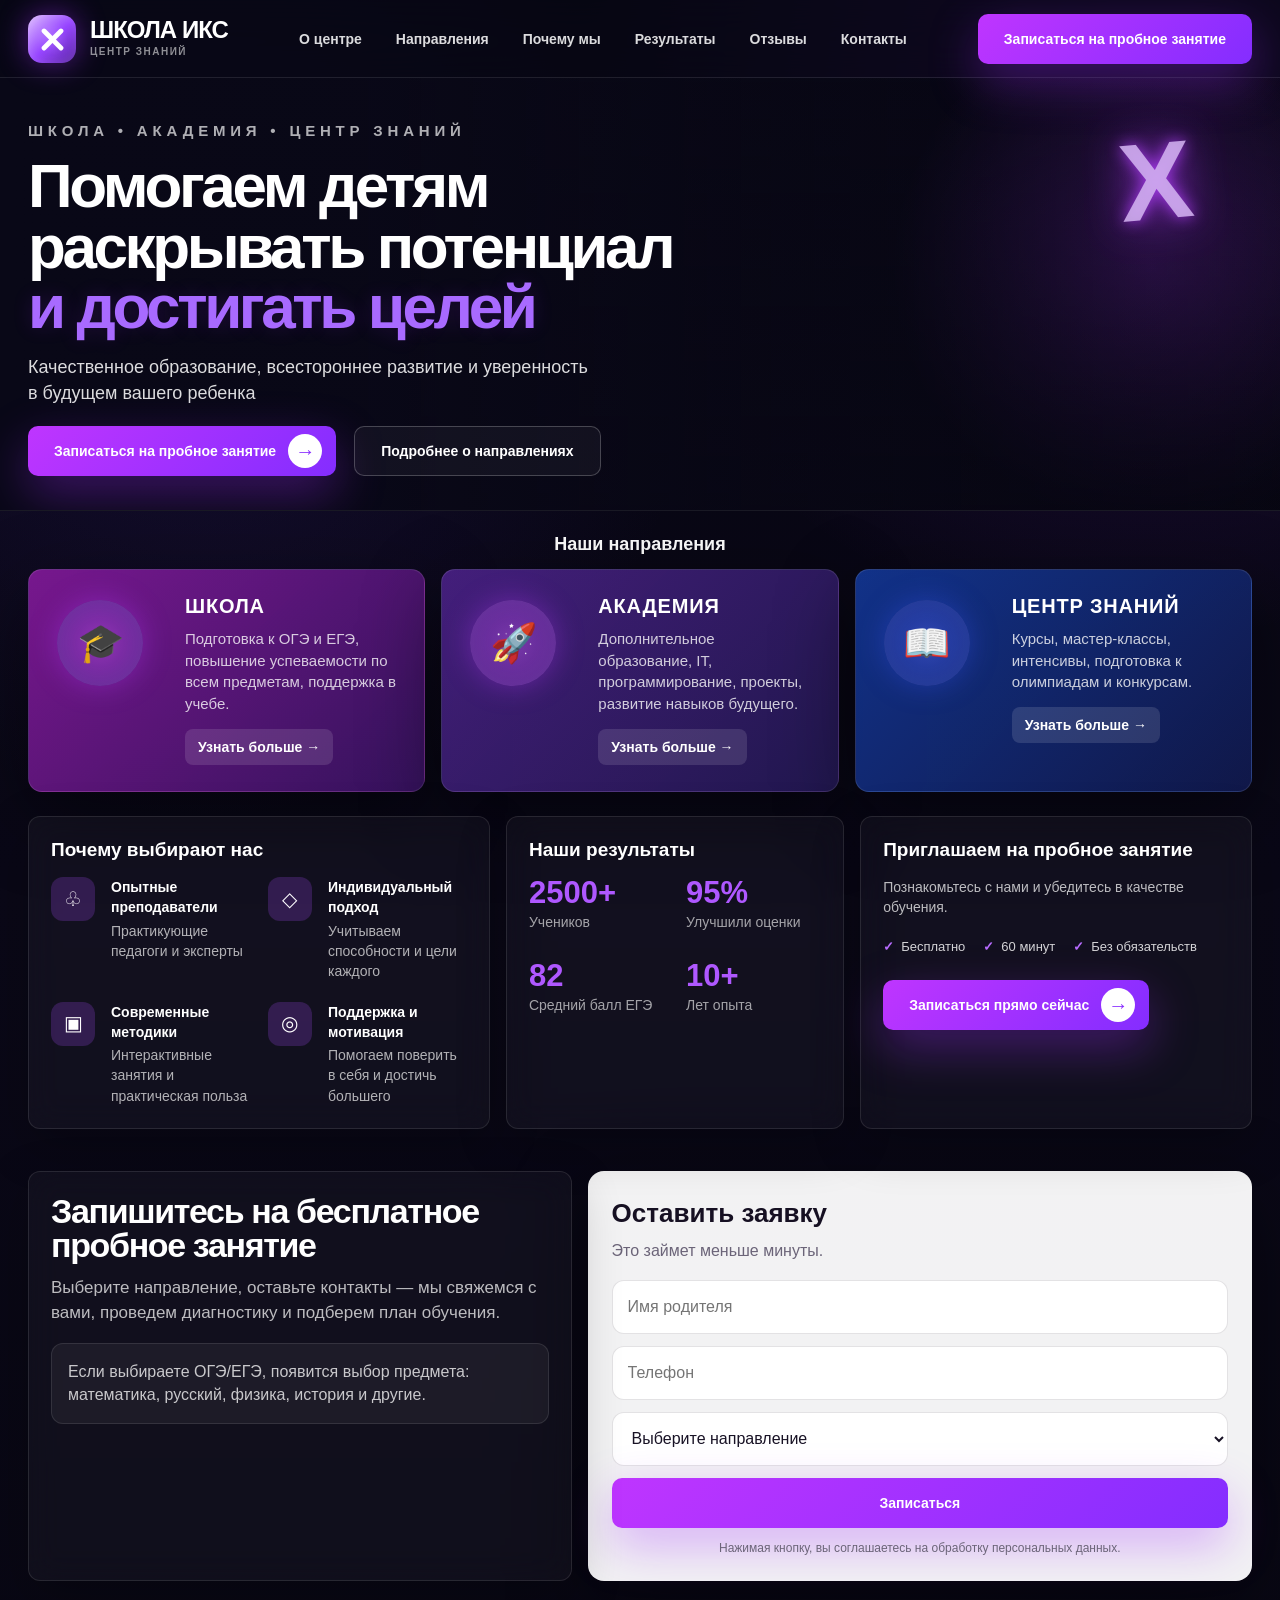
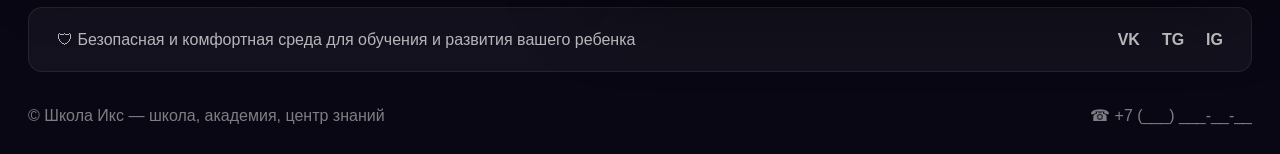
==== commit 4fd80d35: "new design" ====
--- a/index.html
+++ b/index.html
@@ -3,574 +3,438 @@
 <head>
   <meta charset="UTF-8" />
   <meta name="viewport" content="width=device-width, initial-scale=1.0" />
-  <title>Школа Икс — образовательный центр</title>
-  <meta name="description" content="Школа Икс — ОГЭ/ЕГЭ, повышение успеваемости, начальная школа и академия выходного дня 8+. Запишитесь на бесплатное пробное занятие." />
+  <title>Школа Икс — центр знаний</title>
+  <meta name="description" content="Школа Икс — школа, академия и центр знаний. ОГЭ/ЕГЭ, повышение успеваемости, IT-академия и курсы для детей." />
+  <link rel="icon" type="image/svg+xml" href="data:image/svg+xml,%3Csvg xmlns='http://www.w3.org/2000/svg' viewBox='0 0 64 64'%3E%3Crect width='64' height='64' rx='14' fill='%238f37ff'/%3E%3Cpath d='M17 17L47 47M47 17L17 47' stroke='white' stroke-width='8' stroke-linecap='round'/%3E%3C/svg%3E" />
   <style>
     :root {
-      --bg: #10091f;
-      --bg-2: #170d2d;
-      --text: #ffffff;
-      --muted: rgba(255,255,255,0.68);
-      --dark-text: #171321;
-      --dark-muted: #6c6578;
-      --accent: #9b5cff;
-      --accent-2: #c9a7ff;
-      --card: rgba(255,255,255,0.08);
-      --line: rgba(255,255,255,0.14);
-      --white-card: rgba(255,255,255,0.94);
-      --shadow: 0 28px 80px rgba(11, 5, 24, 0.34);
+      --bg: #080713;
+      --bg2: #0d0a1d;
+      --card: rgba(255,255,255,.055);
+      --card2: rgba(255,255,255,.075);
+      --line: rgba(255,255,255,.12);
+      --text: #fff;
+      --muted: rgba(255,255,255,.72);
+      --soft: rgba(255,255,255,.52);
+      --purple: #a22cff;
+      --purple2: #c15cff;
+      --blue: #173cba;
+      --shadow: 0 24px 80px rgba(0,0,0,.42);
     }
 
     * { box-sizing: border-box; margin: 0; padding: 0; }
     html { scroll-behavior: smooth; }
     body {
       font-family: Arial, sans-serif;
+      color: var(--text);
+      line-height: 1.45;
       background:
-        radial-gradient(circle at 18% 8%, rgba(155,92,255,0.52), transparent 28%),
-        radial-gradient(circle at 86% 18%, rgba(201,167,255,0.24), transparent 30%),
-        linear-gradient(180deg, var(--bg) 0%, #0d0718 52%, var(--bg-2) 100%);
-      color: var(--text);
-      line-height: 1.5;
+        radial-gradient(circle at 90% 4%, rgba(149, 43, 255, .24), transparent 28%),
+        radial-gradient(circle at 16% 18%, rgba(82, 48, 180, .18), transparent 28%),
+        linear-gradient(180deg, #070612 0%, #0a0817 50%, #080713 100%);
     }
     a { color: inherit; text-decoration: none; }
-    .container { width: min(1160px, calc(100% - 40px)); margin: 0 auto; }
-
-    .page {
-      position: relative;
-      min-height: 100vh;
-      overflow: hidden;
-    }
-    .page::before {
-      content: "";
-      position: fixed;
-      inset: 0;
-      background-image:
-        linear-gradient(45deg, rgba(255,255,255,0.035) 1px, transparent 1px),
-        linear-gradient(-45deg, rgba(255,255,255,0.025) 1px, transparent 1px);
-      background-size: 72px 72px;
-      pointer-events: none;
-      opacity: 0.8;
-    }
-    .page::after {
-      content: "";
-      position: fixed;
-      width: 520px;
-      height: 520px;
-      right: -180px;
-      top: 20%;
-      background: rgba(155,92,255,0.20);
-      filter: blur(90px);
-      border-radius: 999px;
-      pointer-events: none;
-    }
-
+    .container { width: min(1320px, calc(100% - 56px)); margin: 0 auto; }
+    .page { min-height: 100vh; overflow: hidden; position: relative; }
+
+    .topbar {
+      height: 78px;
+      border-bottom: 1px solid rgba(255,255,255,.10);
+      background: rgba(8,7,19,.74);
+      backdrop-filter: blur(18px);
+      position: sticky;
+      top: 0;
+      z-index: 20;
+    }
     .header {
-      position: relative;
-      z-index: 2;
+      height: 78px;
       display: flex;
       align-items: center;
       justify-content: space-between;
-      gap: 18px;
-      padding: 24px 0;
-    }
-    .logo { display: flex; align-items: center; gap: 12px; min-width: max-content; }
-    .logo-icon {
-      width: 44px;
-      height: 44px;
+      gap: 26px;
+    }
+    .logo { display: flex; align-items: center; gap: 14px; min-width: max-content; }
+    .logo-mark {
+      width: 48px;
+      height: 48px;
+      display: grid;
+      place-items: center;
       border-radius: 14px;
-      background: #ffffff;
-      color: #120b22;
-      display: flex;
-      align-items: center;
-      justify-content: center;
-      font-size: 22px;
-      font-weight: 900;
-      box-shadow: 0 0 36px rgba(155, 92, 255, 0.38);
-    }
-    .logo-title { font-size: 20px; font-weight: 900; line-height: 1; }
-    .logo-subtitle { color: var(--muted); font-size: 12px; margin-top: 4px; }
-
-    .nav {
-      display: flex;
-      align-items: center;
-      gap: 8px;
-      padding: 7px;
-      border: 1px solid var(--line);
-      background: rgba(255,255,255,0.06);
-      border-radius: 18px;
-      backdrop-filter: blur(16px);
-    }
-    .nav a {
-      color: var(--muted);
-      font-size: 14px;
-      font-weight: 800;
-      padding: 10px 12px;
-      border-radius: 12px;
-      transition: 0.18s ease;
-      white-space: nowrap;
-    }
-    .nav a:hover { color: #ffffff; background: rgba(255,255,255,0.10); }
+      background: linear-gradient(135deg, #dcb9ff, #8f37ff 52%, #4e149e);
+      box-shadow: 0 0 30px rgba(162,44,255,.48), inset 0 0 16px rgba(255,255,255,.22);
+    }
+    .logo-mark svg { width: 29px; height: 29px; filter: drop-shadow(0 0 8px rgba(255,255,255,.42)); }
+    .logo-title { font-size: 24px; line-height: .92; font-weight: 900; letter-spacing: -.04em; }
+    .logo-subtitle { margin-top: 4px; font-size: 10px; letter-spacing: .15em; color: rgba(255,255,255,.55); text-transform: uppercase; font-weight: 700; }
+    .nav { display: flex; align-items: center; gap: 34px; font-size: 14px; font-weight: 800; color: rgba(255,255,255,.86); }
+    .nav a { transition: .18s ease; }
+    .nav a:hover { color: #cfa6ff; }
 
     .btn {
+      min-height: 50px;
+      padding: 0 26px;
+      border-radius: 10px;
       display: inline-flex;
       align-items: center;
       justify-content: center;
-      min-height: 54px;
-      padding: 0 26px;
+      gap: 12px;
       border: 0;
-      border-radius: 16px;
       cursor: pointer;
-      font-size: 15px;
+      font-size: 14px;
       font-weight: 900;
-      transition: 0.18s ease;
       white-space: nowrap;
+      transition: .2s ease;
     }
     .btn-primary {
-      background: var(--accent);
       color: #fff;
-      box-shadow: 0 18px 42px rgba(155,92,255,0.30);
-    }
-    .btn-primary:hover { transform: translateY(-2px); background: #7f42ff; }
+      background: linear-gradient(135deg, #bf35ff, #842dff);
+      box-shadow: 0 18px 48px rgba(162,44,255,.34);
+    }
+    .btn-primary:hover { transform: translateY(-2px); box-shadow: 0 22px 62px rgba(162,44,255,.48); }
     .btn-outline {
-      background: rgba(255,255,255,0.08);
       color: #fff;
-      border: 1px solid var(--line);
-    }
-    .btn-outline:hover { transform: translateY(-2px); border-color: rgba(255,255,255,0.42); }
+      background: rgba(255,255,255,.045);
+      border: 1px solid rgba(255,255,255,.22);
+    }
+    .btn-outline:hover { transform: translateY(-2px); border-color: rgba(196,110,255,.65); }
+    .btn-circle {
+      width: 34px;
+      height: 34px;
+      border-radius: 999px;
+      display: inline-flex;
+      align-items: center;
+      justify-content: center;
+      background: #fff;
+      color: #8a2fff;
+      font-size: 20px;
+      line-height: 1;
+      margin-right: -12px;
+    }
 
     .hero {
       position: relative;
-      z-index: 1;
-      padding: 96px 0 76px;
-      margin: 12px auto 0;
-      width: min(1240px, calc(100% - 28px));
-      border-radius: 38px;
+      min-height: 372px;
       overflow: hidden;
-      background:
-        linear-gradient(180deg, rgba(16,9,31,0.82), rgba(16,9,31,0.72)),
-        linear-gradient(90deg, rgba(16,9,31,0.92), rgba(16,9,31,0.45)),
-        url('https://images.unsplash.com/photo-1509062522246-3755977927d7?auto=format&fit=crop&w=1800&q=80') center/cover no-repeat;
-      box-shadow: 0 34px 90px rgba(11, 5, 24, 0.38);
-      border: 1px solid rgba(255,255,255,0.12);
+      border-bottom: 1px solid rgba(255,255,255,.08);
+      background: #070612;
+    }
+    .hero-bg, .hero-slide { position: absolute; inset: 0; }
+    .hero-slide {
+      background-size: cover;
+      background-position: center right;
+      opacity: 0;
+      animation: heroShow 18s infinite;
+      transform: scale(1.03);
+    }
+    .hero-slide:nth-child(1) { background-image: url('https://images.unsplash.com/photo-1588072432836-e10032774350?auto=format&fit=crop&w=1800&q=90'); animation-delay: 0s; }
+    .hero-slide:nth-child(2) { background-image: url('https://images.unsplash.com/photo-1509062522246-3755977927d7?auto=format&fit=crop&w=1800&q=90'); animation-delay: 6s; }
+    .hero-slide:nth-child(3) { background-image: url('https://images.unsplash.com/photo-1524995997946-a1c2e315a42f?auto=format&fit=crop&w=1800&q=90'); animation-delay: 12s; }
+    @keyframes heroShow {
+      0%, 43%, 100% { opacity: 0; }
+      8%, 33% { opacity: 1; }
     }
     .hero::before {
       content: "";
       position: absolute;
       inset: 0;
+      z-index: 1;
       background:
-        radial-gradient(circle at 22% 20%, rgba(155,92,255,0.34), transparent 32%),
-        radial-gradient(circle at 82% 30%, rgba(201,167,255,0.16), transparent 34%);
-      pointer-events: none;
+        linear-gradient(90deg, #090817 0%, rgba(9,8,23,.98) 28%, rgba(9,8,23,.58) 58%, rgba(9,8,23,.18) 100%),
+        linear-gradient(180deg, rgba(6,5,16,.08), rgba(6,5,16,.72)),
+        radial-gradient(circle at 90% 44%, rgba(169,52,255,.40), transparent 22%);
     }
     .hero::after {
-      content: "";
+      content: "X";
       position: absolute;
-      inset: 0;
-      background-image:
-        linear-gradient(45deg, rgba(255,255,255,0.035) 1px, transparent 1px),
-        linear-gradient(-45deg, rgba(255,255,255,0.025) 1px, transparent 1px);
-      background-size: 68px 68px;
-      opacity: 0.55;
-      pointer-events: none;
-    }
-    .hero-content {
-      position: relative;
+      right: 88px;
+      top: 48px;
       z-index: 2;
-      max-width: 900px;
-      margin: 0 auto;
-      text-align: center;
-    }
-    .badge {
-      display: inline-flex;
-      padding: 10px 16px;
-      border-radius: 999px;
-      border: 1px solid var(--line);
-      background: rgba(255,255,255,0.08);
-      color: rgba(255,255,255,0.88);
-      font-size: 14px;
-      font-weight: 800;
-      margin-bottom: 26px;
-    }
-    h1 {
-      font-size: clamp(42px, 7vw, 84px);
-      line-height: 0.94;
-      letter-spacing: -0.06em;
+      font-size: 110px;
+      line-height: 1;
       font-weight: 900;
-      margin-bottom: 26px;
-    }
-    .accent { color: var(--accent-2); }
-    .hero-text {
-      max-width: 720px;
-      margin: 0 auto 32px;
-      color: var(--muted);
-      font-size: 20px;
-    }
-    .hero-actions {
-      display: flex;
-      justify-content: center;
-      gap: 14px;
-      flex-wrap: wrap;
-    }
-
-    section {
-      position: relative;
-      z-index: 1;
-      padding: 72px 0;
-    }
-    .section-head {
-      max-width: 720px;
-      margin: 0 auto 34px;
-      text-align: center;
-    }
-    .label {
-      color: var(--accent-2);
+      color: rgba(224,191,255,.88);
+      text-shadow: 0 0 15px rgba(180,62,255,.95), 0 0 46px rgba(180,62,255,.95);
+      transform: rotate(-5deg);
+      opacity: .92;
+    }
+    .hero-inner { position: relative; z-index: 3; padding: 42px 0 34px; }
+    .eyebrow {
+      font-size: 15px;
+      letter-spacing: .32em;
       text-transform: uppercase;
-      letter-spacing: 0.08em;
-      font-size: 12px;
-      font-weight: 900;
-      margin-bottom: 12px;
-    }
-    h2 {
-      font-size: clamp(30px, 4vw, 52px);
-      line-height: 1.04;
-      letter-spacing: -0.045em;
+      color: rgba(255,255,255,.68);
       font-weight: 900;
       margin-bottom: 14px;
     }
-    .section-head p { color: var(--muted); font-size: 18px; }
-
-    .directions {
-      padding-top: 42px;
-    }
-    .direction-grid {
-      display: grid;
-      grid-template-columns: repeat(4, 1fr);
-      gap: 16px;
-    }
-    .direction-card {
-      min-height: 236px;
-      padding: 24px;
-      border-radius: 28px;
-      border: 1px solid var(--line);
-      background: var(--card);
-      color: #fff;
-      box-shadow: 0 0 36px rgba(155,92,255,0.12);
-      backdrop-filter: blur(18px);
-      display: flex;
-      flex-direction: column;
-      justify-content: space-between;
-      transition: 0.18s ease;
-    }
-    .direction-card:hover {
-      transform: translateY(-5px);
-      border-color: rgba(201,167,255,0.58);
-      box-shadow: 0 0 54px rgba(155,92,255,0.26);
-    }
-    .direction-number {
-      color: var(--accent-2);
-      font-size: 12px;
-      font-weight: 900;
-      letter-spacing: 0.08em;
-      margin-bottom: 18px;
-    }
-    .direction-card h3 {
-      font-size: 24px;
-      line-height: 1.06;
-      margin-bottom: 12px;
-    }
-    .direction-card p {
-      color: rgba(255,255,255,0.66);
-      font-size: 15px;
-    }
-    .direction-link {
-      margin-top: 22px;
-      font-weight: 900;
-    }
-
-    .why-grid {
-      display: grid;
-      grid-template-columns: repeat(3, 1fr);
-      gap: 16px;
-    }
-    .why-card {
-      padding: 22px;
-      border-radius: 24px;
-      background: var(--white-card);
-      color: var(--dark-text);
-      box-shadow: var(--shadow);
-    }
-    .why-card span {
-      display: inline-flex;
-      width: 24px;
-      height: 24px;
-      border-radius: 50%;
-      align-items: center;
-      justify-content: center;
-      background: var(--accent);
-      color: #fff;
-      font-size: 13px;
+    h1 {
+      max-width: 660px;
+      font-size: clamp(44px, 5.4vw, 62px);
+      line-height: .98;
+      letter-spacing: -.055em;
       font-weight: 900;
       margin-bottom: 16px;
     }
-    .why-card h3 { font-size: 20px; margin-bottom: 8px; }
-    .why-card p { color: var(--dark-muted); }
-
-    .cases-section {
-      background: rgba(255,255,255,0.94);
-      color: var(--dark-text);
-    }
-    .cases-section .label { color: var(--accent); }
-    .cases-section .section-head p { color: var(--dark-muted); }
-    .cases-grid {
+    .gradient-text {
+      display: block;
+      color: #a86aff;
+      text-shadow: 0 0 20px rgba(162,44,255,.16);
+    }
+    .hero-text { max-width: 570px; color: rgba(255,255,255,.86); font-size: 18px; margin-bottom: 20px; }
+    .hero-actions { display: flex; gap: 18px; flex-wrap: wrap; align-items: center; }
+
+    .directions { padding: 20px 0 24px; }
+    .section-title { text-align: center; font-size: 18px; font-weight: 900; margin-bottom: 12px; }
+    .direction-grid { display: grid; grid-template-columns: repeat(3, 1fr); gap: 16px; }
+    .direction-card {
+      min-height: 164px;
+      position: relative;
+      overflow: hidden;
+      border: 1px solid rgba(255,255,255,.11);
+      border-radius: 14px;
+      padding: 26px 28px;
+      background: linear-gradient(135deg, rgba(174,31,199,.66), rgba(65,22,112,.78));
+      box-shadow: var(--shadow);
+      transition: .2s ease;
+    }
+    .direction-card:nth-child(2) { background: linear-gradient(135deg, rgba(86,38,154,.76), rgba(39,27,91,.82)); }
+    .direction-card:nth-child(3) { background: linear-gradient(135deg, rgba(19,58,157,.86), rgba(17,26,78,.90)); }
+    .direction-card:hover { transform: translateY(-5px); border-color: rgba(204,120,255,.64); }
+    .direction-icon {
+      width: 86px;
+      height: 86px;
+      border-radius: 999px;
       display: grid;
-      grid-template-columns: repeat(4, 1fr);
-      gap: 18px;
-    }
-    .case-card {
-      border-radius: 26px;
-      background: #fff;
-      border: 1px solid rgba(23,19,33,0.08);
-      padding: 26px;
-      box-shadow: 0 18px 46px rgba(23,19,33,0.08);
-    }
-    .case-score {
-      font-size: 44px;
-      line-height: 1;
-      font-weight: 900;
-      color: var(--accent);
-      letter-spacing: -0.04em;
-      margin-bottom: 12px;
-    }
-    .case-card h3 { font-size: 20px; line-height: 1.15; margin-bottom: 10px; }
-    .case-card p { color: var(--dark-muted); }
-
-    .form-wrap {
+      place-items: center;
+      font-size: 38px;
+      position: absolute;
+      left: 28px;
+      top: 30px;
+      background: radial-gradient(circle, rgba(212,98,255,.40), rgba(85,31,143,.92));
+      box-shadow: 0 0 28px rgba(187,55,255,.36), inset 0 0 24px rgba(255,255,255,.09);
+    }
+    .direction-card:nth-child(3) .direction-icon { background: radial-gradient(circle, rgba(93,111,255,.42), rgba(18,41,137,.92)); box-shadow: 0 0 28px rgba(57,85,255,.34), inset 0 0 24px rgba(255,255,255,.09); }
+    .direction-content { margin-left: 128px; position: relative; z-index: 1; }
+    .direction-card h3 { font-size: 20px; line-height: 1.08; text-transform: uppercase; letter-spacing: .04em; margin-bottom: 10px; }
+    .direction-card p { font-size: 15px; color: rgba(255,255,255,.78); max-width: 310px; }
+    .mini-btn { display: inline-flex; margin-top: 14px; padding: 8px 13px; border-radius: 8px; background: rgba(255,255,255,.12); color: #fff; font-size: 14px; font-weight: 800; }
+
+    .info-grid { display: grid; grid-template-columns: 1.12fr .82fr .95fr; gap: 16px; padding-bottom: 22px; }
+    .glass-card {
+      border: 1px solid rgba(255,255,255,.10);
+      background: rgba(255,255,255,.035);
+      border-radius: 12px;
+      padding: 22px;
+      box-shadow: 0 16px 50px rgba(0,0,0,.24);
+      backdrop-filter: blur(16px);
+    }
+    .glass-card h2 { font-size: 19px; line-height: 1.15; margin-bottom: 16px; }
+    .why-grid { display: grid; grid-template-columns: 1fr 1fr; gap: 20px 18px; }
+    .why-item { display: grid; grid-template-columns: 48px 1fr; gap: 12px; }
+    .why-icon {
+      width: 44px;
+      height: 44px;
+      border-radius: 12px;
       display: grid;
-      grid-template-columns: 1fr 1fr;
-      gap: 36px;
-      align-items: start;
-    }
-    .form-copy p {
-      color: var(--muted);
-      font-size: 18px;
-      max-width: 520px;
-    }
-    .form-note {
-      margin-top: 24px;
-      padding: 20px;
-      border-radius: 22px;
-      border: 1px solid var(--line);
-      background: rgba(255,255,255,0.08);
-      color: rgba(255,255,255,0.86);
-      font-weight: 800;
-    }
-    .form-card {
-      border-radius: 30px;
-      background: var(--white-card);
-      color: var(--dark-text);
-      padding: 34px;
-      box-shadow: var(--shadow);
-    }
-    .form-card h3 {
-      font-size: 28px;
-      line-height: 1.12;
-      margin-bottom: 8px;
-    }
-    .form-card p { color: var(--dark-muted); }
-    form {
-      display: grid;
-      gap: 14px;
-      margin-top: 22px;
-    }
+      place-items: center;
+      background: rgba(169,75,255,.22);
+      color: #fff;
+      font-size: 20px;
+    }
+    .why-item strong { display: block; font-size: 14px; margin-bottom: 3px; }
+    .why-item p { color: rgba(255,255,255,.68); font-size: 14px; }
+    .stats-grid { display: grid; grid-template-columns: 1fr 1fr; gap: 28px 22px; }
+    .stat-num { font-size: 31px; line-height: 1; font-weight: 900; color: #af58ff; }
+    .stat-label { color: rgba(255,255,255,.62); font-size: 14px; margin-top: 4px; }
+    .trial-card p { color: rgba(255,255,255,.72); font-size: 14px; margin-bottom: 20px; }
+    .trial-points { display: flex; flex-wrap: wrap; gap: 18px; color: rgba(255,255,255,.82); font-size: 13px; margin-bottom: 24px; }
+    .trial-points span::before { content: "✓"; color: #b86cff; margin-right: 7px; font-weight: 900; }
+
+    .form-section { padding: 20px 0 26px; }
+    .form-wrap { display: grid; grid-template-columns: .9fr 1.1fr; gap: 16px; }
+    .form-copy h2 { font-size: 34px; line-height: 1; letter-spacing: -.04em; margin-bottom: 14px; }
+    .form-copy p { color: rgba(255,255,255,.72); font-size: 17px; }
+    .form-note { margin-top: 18px; padding: 16px; border: 1px solid rgba(255,255,255,.10); border-radius: 12px; background: rgba(255,255,255,.05); color: rgba(255,255,255,.76); }
+    .form-card { padding: 24px; border-radius: 16px; background: rgba(255,255,255,.95); color: #161022; box-shadow: var(--shadow); }
+    .form-card h3 { font-size: 26px; margin-bottom: 6px; }
+    .form-card p { color: #6b6478; }
+    form { display: grid; gap: 12px; margin-top: 18px; }
+    .subject-field { display: none; }
+    .subject-field.is-visible { display: block; }
     input, select {
       width: 100%;
-      height: 58px;
-      border-radius: 16px;
-      border: 1px solid rgba(23,19,33,0.12);
+      height: 54px;
+      border: 1px solid rgba(24,18,37,.12);
+      border-radius: 12px;
       background: #fff;
-      color: var(--dark-text);
-      padding: 0 18px;
-      font-size: 15px;
+      color: #181225;
+      padding: 0 15px;
       outline: none;
-      font-family: Arial, sans-serif;
-    }
-    input:focus, select:focus {
-      border-color: var(--accent);
-      box-shadow: 0 0 0 4px rgba(155,92,255,0.12);
-    }
-    .policy { color: #8d859b; font-size: 12px; text-align: center; }
-
-    footer {
-      position: relative;
-      z-index: 1;
-      padding: 30px 0;
-      border-top: 1px solid var(--line);
-      color: var(--muted);
-    }
-    .footer-content {
+      font: inherit;
+    }
+    input:focus, select:focus { border-color: var(--purple); box-shadow: 0 0 0 4px rgba(162,44,255,.12); }
+    .policy { color: #8f879d; font-size: 12px; text-align: center; }
+
+    .safe-strip {
+      margin: 0 0 20px;
+      padding: 20px 28px;
       display: flex;
       justify-content: space-between;
       align-items: center;
-      gap: 20px;
-    }
-
-    @media (max-width: 1100px) {
+      gap: 18px;
+      border-radius: 14px;
+      border: 1px solid rgba(255,255,255,.08);
+      background: rgba(255,255,255,.045);
+      color: rgba(255,255,255,.70);
+    }
+    .socials { display: flex; gap: 22px; font-weight: 900; }
+    footer { padding: 12px 0 26px; color: rgba(255,255,255,.48); }
+    .footer-content { display: flex; justify-content: space-between; align-items: center; gap: 16px; }
+
+    @media (max-width: 1120px) {
       .nav { display: none; }
-      .direction-grid, .cases-grid { grid-template-columns: repeat(2, 1fr); }
-      .why-grid { grid-template-columns: repeat(2, 1fr); }
-    }
-    @media (max-width: 860px) {
-      .header .desktop-btn { display: none; }
-      .form-wrap { grid-template-columns: 1fr; }
-      .hero { padding-top: 72px; }
-    }
-    @media (max-width: 640px) {
-      .container { width: min(100% - 28px, 1160px); }
-      .header { padding-top: 18px; }
-      h1 { font-size: clamp(38px, 13vw, 56px); }
-      .hero-text, .section-head p, .form-copy p { font-size: 17px; }
-      .btn { width: 100%; min-height: 52px; padding: 0 18px; }
-      .hero-actions, .footer-content { flex-direction: column; align-items: stretch; }
-      .direction-grid, .why-grid, .cases-grid { grid-template-columns: 1fr; }
-      .direction-card { min-height: 190px; }
-      section { padding: 56px 0; }
-      .hero { padding: 64px 0 52px; border-radius: 28px; }
-      .form-card, .why-card, .case-card, .direction-card { padding: 22px; }
-      .logo-icon { width: 42px; height: 42px; }
-      .logo-title { font-size: 18px; }
+      .direction-grid { grid-template-columns: 1fr; }
+      .info-grid, .form-wrap { grid-template-columns: 1fr; }
+      .hero::after { display: none; }
+    }
+    @media (max-width: 720px) {
+      .container { width: min(100% - 28px, 1320px); }
+      .topbar, .header { height: auto; }
+      .header { padding: 16px 0; }
+      .desktop-btn { display: none; }
+      .hero { min-height: auto; }
+      .hero-inner { padding: 56px 0; }
+      h1 { font-size: clamp(40px, 13vw, 56px); }
+      .eyebrow { font-size: 12px; letter-spacing: .20em; }
+      .hero-text { font-size: 17px; }
+      .hero-actions, .safe-strip, .footer-content { flex-direction: column; align-items: stretch; }
+      .btn { width: 100%; }
+      .direction-content { margin-left: 0; padding-top: 94px; }
+      .direction-card { min-height: 250px; }
+      .why-grid, .stats-grid { grid-template-columns: 1fr; }
+      .logo-title { font-size: 20px; }
+      .logo-mark { width: 44px; height: 44px; }
     }
   </style>
 </head>
 <body>
   <div class="page">
-    <header class="header container">
-      <a href="#" class="logo">
-        <div class="logo-icon">X</div>
-        <div>
-          <div class="logo-title">Школа Икс</div>
-          <div class="logo-subtitle">образовательный центр</div>
+    <div class="topbar">
+      <header class="header container">
+        <a href="#" class="logo">
+          <div class="logo-mark" aria-hidden="true">
+            <svg viewBox="0 0 24 24" fill="none" xmlns="http://www.w3.org/2000/svg">
+              <path d="M5 5L19 19" stroke="white" stroke-width="4" stroke-linecap="round"/>
+              <path d="M19 5L5 19" stroke="white" stroke-width="4" stroke-linecap="round"/>
+            </svg>
+          </div>
+          <div>
+            <div class="logo-title">ШКОЛА ИКС</div>
+            <div class="logo-subtitle">центр знаний</div>
+          </div>
+        </a>
+        <nav class="nav" aria-label="Навигация">
+          <a href="#about">О центре</a>
+          <a href="#directions">Направления</a>
+          <a href="#why">Почему мы</a>
+          <a href="#results">Результаты</a>
+          <a href="#reviews">Отзывы</a>
+          <a href="#form">Контакты</a>
+        </nav>
+        <a class="btn btn-primary desktop-btn" href="#form">Записаться на пробное занятие</a>
+      </header>
+    </div>
+
+    <main>
+      <section class="hero" id="about">
+        <div class="hero-bg" aria-hidden="true">
+          <div class="hero-slide"></div>
+          <div class="hero-slide"></div>
+          <div class="hero-slide"></div>
         </div>
-      </a>
-
-      <nav class="nav" aria-label="Выбор направления">
-        <a href="#directions">Направления</a>
-        <a href="#why">Почему мы</a>
-        <a href="#cases">Кейсы</a>
-        <a href="#form">Заявка</a>
-      </nav>
-
-      <a class="btn btn-primary desktop-btn" href="#form">Пробное занятие</a>
-    </header>
-
-    <main>
-      <section class="hero">
-        <div class="container hero-content">
-          <div class="badge">Бесплатное пробное занятие</div>
-          <h1>Поможем ребенку учиться <span class="accent">уверенно и с результатом</span></h1>
-          <p class="hero-text">Все школьные предметы, ОГЭ/ЕГЭ, начальная школа и IT-академия 8+. Выберите направление — мы подберем план обучения.</p>
+        <div class="container hero-inner">
+          <div class="eyebrow">ШКОЛА • АКАДЕМИЯ • ЦЕНТР ЗНАНИЙ</div>
+          <h1>Помогаем детям раскрывать потенциал <span class="gradient-text">и достигать целей</span></h1>
+          <p class="hero-text">Качественное образование, всестороннее развитие и уверенность в будущем вашего ребенка</p>
           <div class="hero-actions">
-            <a class="btn btn-primary" href="#form">Записаться бесплатно</a>
-            <a class="btn btn-outline" href="#directions">Выбрать направление</a>
+            <a class="btn btn-primary" href="#form">Записаться на пробное занятие <span class="btn-circle">→</span></a>
+            <a class="btn btn-outline" href="#directions">Подробнее о направлениях</a>
           </div>
         </div>
       </section>
 
       <section class="directions" id="directions">
         <div class="container">
-          <div class="section-head">
-            <div class="label">4 направления</div>
-            <h2>Выберите, что нужно ребенку сейчас</h2>
-            <p>Нажмите на карточку — направление автоматически подставится в форму.</p>
-          </div>
-
+          <div class="section-title">Наши направления</div>
           <div class="direction-grid">
             <a class="direction-card" href="#form" data-program="ОГЭ/ЕГЭ">
-              <div>
-                <div class="direction-number">01 / ЭКЗАМЕНЫ</div>
-                <h3>ОГЭ / ЕГЭ</h3>
-                <p>Подготовка ко всем предметам: математика, русский, английский, история, общество и другие.</p>
+              <div class="direction-icon">🎓</div>
+              <div class="direction-content">
+                <h3>Школа</h3>
+                <p>Подготовка к ОГЭ и ЕГЭ, повышение успеваемости по всем предметам, поддержка в учебе.</p>
+                <span class="mini-btn">Узнать больше →</span>
               </div>
-              <div class="direction-link">Выбрать →</div>
             </a>
-
-            <a class="direction-card" href="#form" data-program="Повышение успеваемости">
-              <div>
-                <div class="direction-number">02 / ОЦЕНКИ</div>
-                <h3>Повышение успеваемости</h3>
-                <p>Закрываем пробелы, подтягиваем оценки и возвращаем уверенность.</p>
+            <a class="direction-card" href="#form" data-program="Академия выходного дня 8+">
+              <div class="direction-icon">🚀</div>
+              <div class="direction-content">
+                <h3>Академия</h3>
+                <p>Дополнительное образование, IT, программирование, проекты, развитие навыков будущего.</p>
+                <span class="mini-btn">Узнать больше →</span>
               </div>
-              <div class="direction-link">Выбрать →</div>
             </a>
-
             <a class="direction-card" href="#form" data-program="Начальная школа 1–4 класс">
-              <div>
-                <div class="direction-number">03 / БАЗА</div>
-                <h3>Начальная школа 1–4 класс</h3>
-                <p>Сильная база по чтению, письму, математике и логике.</p>
+              <div class="direction-icon">📖</div>
+              <div class="direction-content">
+                <h3>Центр знаний</h3>
+                <p>Курсы, мастер-классы, интенсивы, подготовка к олимпиадам и конкурсам.</p>
+                <span class="mini-btn">Узнать больше →</span>
               </div>
-              <div class="direction-link">Выбрать →</div>
-            </a>
-
-            <a class="direction-card" href="#form" data-program="Академия выходного дня 8+">
-              <div>
-                <div class="direction-number">04 / IT 8+</div>
-                <h3>IT Академия выходного дня</h3>
-                <p>Программирование, игры, проекты и современные IT-навыки.</p>
-              </div>
-              <div class="direction-link">Выбрать →</div>
             </a>
           </div>
         </div>
       </section>
 
       <section id="why">
-        <div class="container">
-          <div class="section-head">
-            <div class="label">Почему мы</div>
-            <h2>Без перегруза. С понятным планом.</h2>
-            <p>Родитель понимает, что происходит. Ребенок понимает, что делать дальше.</p>
-          </div>
-
-          <div class="why-grid">
-            <div class="why-card"><span>✓</span><h3>Малые группы</h3><p>До 10 учеников, чтобы преподаватель видел каждого.</p></div>
-            <div class="why-card"><span>✓</span><h3>Все предметы</h3><p>Помогаем не точечно, а закрываем учебную ситуацию целиком.</p></div>
-            <div class="why-card"><span>✓</span><h3>Диагностика</h3><p>Сначала определяем уровень, потом строим маршрут.</p></div>
-            <div class="why-card"><span>✓</span><h3>Опыт 10+ лет</h3><p>Понимаем детей, родителей и школьные требования.</p></div>
-            <div class="why-card"><span>✓</span><h3>Современная среда</h3><p>Не скучный кабинет, а место, куда ребенку хочется приходить.</p></div>
-            <div class="why-card"><span>✓</span><h3>Фокус на результате</h3><p>Оценки, экзамены, уверенность и реальные навыки.</p></div>
+        <div class="container info-grid">
+          <div class="glass-card">
+            <h2>Почему выбирают нас</h2>
+            <div class="why-grid">
+              <div class="why-item"><div class="why-icon">♧</div><div><strong>Опытные преподаватели</strong><p>Практикующие педагоги и эксперты</p></div></div>
+              <div class="why-item"><div class="why-icon">◇</div><div><strong>Индивидуальный подход</strong><p>Учитываем способности и цели каждого</p></div></div>
+              <div class="why-item"><div class="why-icon">▣</div><div><strong>Современные методики</strong><p>Интерактивные занятия и практическая польза</p></div></div>
+              <div class="why-item"><div class="why-icon">◎</div><div><strong>Поддержка и мотивация</strong><p>Помогаем поверить в себя и достичь большего</p></div></div>
+            </div>
+          </div>
+
+          <div class="glass-card" id="results">
+            <h2>Наши результаты</h2>
+            <div class="stats-grid">
+              <div><div class="stat-num">2500+</div><div class="stat-label">Учеников</div></div>
+              <div><div class="stat-num">95%</div><div class="stat-label">Улучшили оценки</div></div>
+              <div><div class="stat-num">82</div><div class="stat-label">Средний балл ЕГЭ</div></div>
+              <div><div class="stat-num">10+</div><div class="stat-label">Лет опыта</div></div>
+            </div>
+          </div>
+
+          <div class="glass-card trial-card" id="reviews">
+            <h2>Приглашаем на пробное занятие</h2>
+            <p>Познакомьтесь с нами и убедитесь в качестве обучения.</p>
+            <div class="trial-points"><span>Бесплатно</span><span>60 минут</span><span>Без обязательств</span></div>
+            <a class="btn btn-primary" href="#form">Записаться прямо сейчас <span class="btn-circle">→</span></a>
           </div>
         </div>
       </section>
 
-      <section class="cases-section" id="cases">
-        <div class="container">
-          <div class="section-head">
-            <div class="label">Кейсы</div>
-            <h2>Результаты в цифрах</h2>
-            <p>Коротко и понятно: рост баллов, оценок и уверенности.</p>
-          </div>
-
-          <div class="cases-grid">
-            <div class="case-card"><div class="case-score">82</div><h3>ЕГЭ русский</h3><p>Старт — 58 баллов. За 6 месяцев вышли на уверенный результат.</p></div>
-            <div class="case-card"><div class="case-score">74</div><h3>ЕГЭ математика</h3><p>Разобрали пробелы и выстроили систему подготовки.</p></div>
-            <div class="case-card"><div class="case-score">5</div><h3>ОГЭ информатика</h3><p>Ученик пришел без уверенности, на экзамене получил «5».</p></div>
-            <div class="case-card"><div class="case-score">4→5</div><h3>Успеваемость</h3><p>За четверть подтянули предмет и убрали страх контрольных.</p></div>
-          </div>
-        </div>
-      </section>
-
-      <section id="form">
+      <section class="form-section" id="form">
         <div class="container form-wrap">
-          <div class="form-copy">
-            <div class="label">Пробное занятие</div>
-            <h2>Оставьте заявку — мы подберем направление</h2>
-            <p>На пробном занятии проведем диагностику, познакомим ребенка с преподавателем и покажем родителю понятный план обучения.</p>
-            <div class="form-note">Места ограничены: группы до 10 человек.</div>
-          </div>
-
+          <div class="glass-card form-copy">
+            <h2>Запишитесь на бесплатное пробное занятие</h2>
+            <p>Выберите направление, оставьте контакты — мы свяжемся с вами, проведем диагностику и подберем план обучения.</p>
+            <div class="form-note">Если выбираете ОГЭ/ЕГЭ, появится выбор предмета: математика, русский, физика, история и другие.</div>
+          </div>
           <div class="form-card">
-            <h3>Записаться бесплатно</h3>
-            <p>Выберите направление и оставьте контакты.</p>
+            <h3>Оставить заявку</h3>
+            <p>Это займет меньше минуты.</p>
             <form onsubmit="sendForm(event)">
               <input type="text" name="name" placeholder="Имя родителя" required />
               <input type="tel" name="phone" placeholder="Телефон" required />
@@ -582,23 +446,41 @@
                 <option>Академия выходного дня 8+</option>
                 <option>Пока не знаю, нужна консультация</option>
               </select>
+              <div class="subject-field" id="subjectField">
+                <select name="subject" id="subject">
+                  <option value="">Выберите предмет</option>
+                  <option>Математика</option>
+                  <option>Русский язык</option>
+                  <option>Английский язык</option>
+                  <option>Физика</option>
+                  <option>Химия</option>
+                  <option>Биология</option>
+                  <option>История</option>
+                  <option>Обществознание</option>
+                  <option>Информатика</option>
+                  <option>География</option>
+                  <option>Литература</option>
+                  <option>Другой предмет</option>
+                </select>
+              </div>
               <button class="btn btn-primary" type="submit">Записаться</button>
               <p class="policy">Нажимая кнопку, вы соглашаетесь на обработку персональных данных.</p>
             </form>
           </div>
         </div>
       </section>
+
+      <div class="container">
+        <div class="safe-strip">
+          <div>🛡 Безопасная и комфортная среда для обучения и развития вашего ребенка</div>
+          <div class="socials"><span>VK</span><span>TG</span><span>IG</span></div>
+        </div>
+      </div>
     </main>
 
     <footer>
       <div class="container footer-content">
-        <a href="#" class="logo">
-          <div class="logo-icon">X</div>
-          <div>
-            <div class="logo-title">Школа Икс</div>
-            <div class="logo-subtitle">образовательный центр</div>
-          </div>
-        </a>
+        <div>© Школа Икс — школа, академия, центр знаний</div>
         <div>☎ +7 (___) ___-__-__</div>
       </div>
     </footer>
@@ -607,12 +489,29 @@
   <script>
     const directionCards = document.querySelectorAll('.direction-card[data-program]');
     const programSelect = document.getElementById('program');
+    const subjectField = document.getElementById('subjectField');
+    const subjectSelect = document.getElementById('subject');
+
+    function updateSubjectVisibility() {
+      const isExam = programSelect && programSelect.value === 'ОГЭ/ЕГЭ';
+      if (subjectField) subjectField.classList.toggle('is-visible', isExam);
+      if (subjectSelect) {
+        subjectSelect.required = isExam;
+        if (!isExam) subjectSelect.value = '';
+      }
+    }
+
+    if (programSelect) {
+      programSelect.addEventListener('change', updateSubjectVisibility);
+      updateSubjectVisibility();
+    }
 
     directionCards.forEach((card) => {
       card.addEventListener('click', () => {
         const program = card.dataset.program;
         if (programSelect) {
           programSelect.value = program;
+          updateSubjectVisibility();
         }
       });
     });
@@ -623,23 +522,20 @@
       const name = form.name.value.trim();
       const phone = form.phone.value.trim();
       const program = form.program.value;
+      const subject = form.subject ? form.subject.value : '';
+      const subjectLine = subject ? 'Предмет: ' + subject + '\n' : '';
 
       alert(
-        'Спасибо! Заявка отправлена.
-
-' +
-        'Имя: ' + name + '
-' +
-        'Телефон: ' + phone + '
-' +
-        'Направление: ' + program + '
-
-' +
-        'Сейчас форма показывает уведомление. Потом можно подключить Telegram, WhatsApp или CRM.'
+        'Спасибо! Заявка отправлена. Мы скоро свяжемся с вами.\n\n' +
+        'Имя: ' + name + '\n' +
+        'Телефон: ' + phone + '\n' +
+        'Направление: ' + program + '\n' +
+        subjectLine
       );
 
       form.reset();
+      updateSubjectVisibility();
     }
   </script>
 </body>
-</html>
+</html>
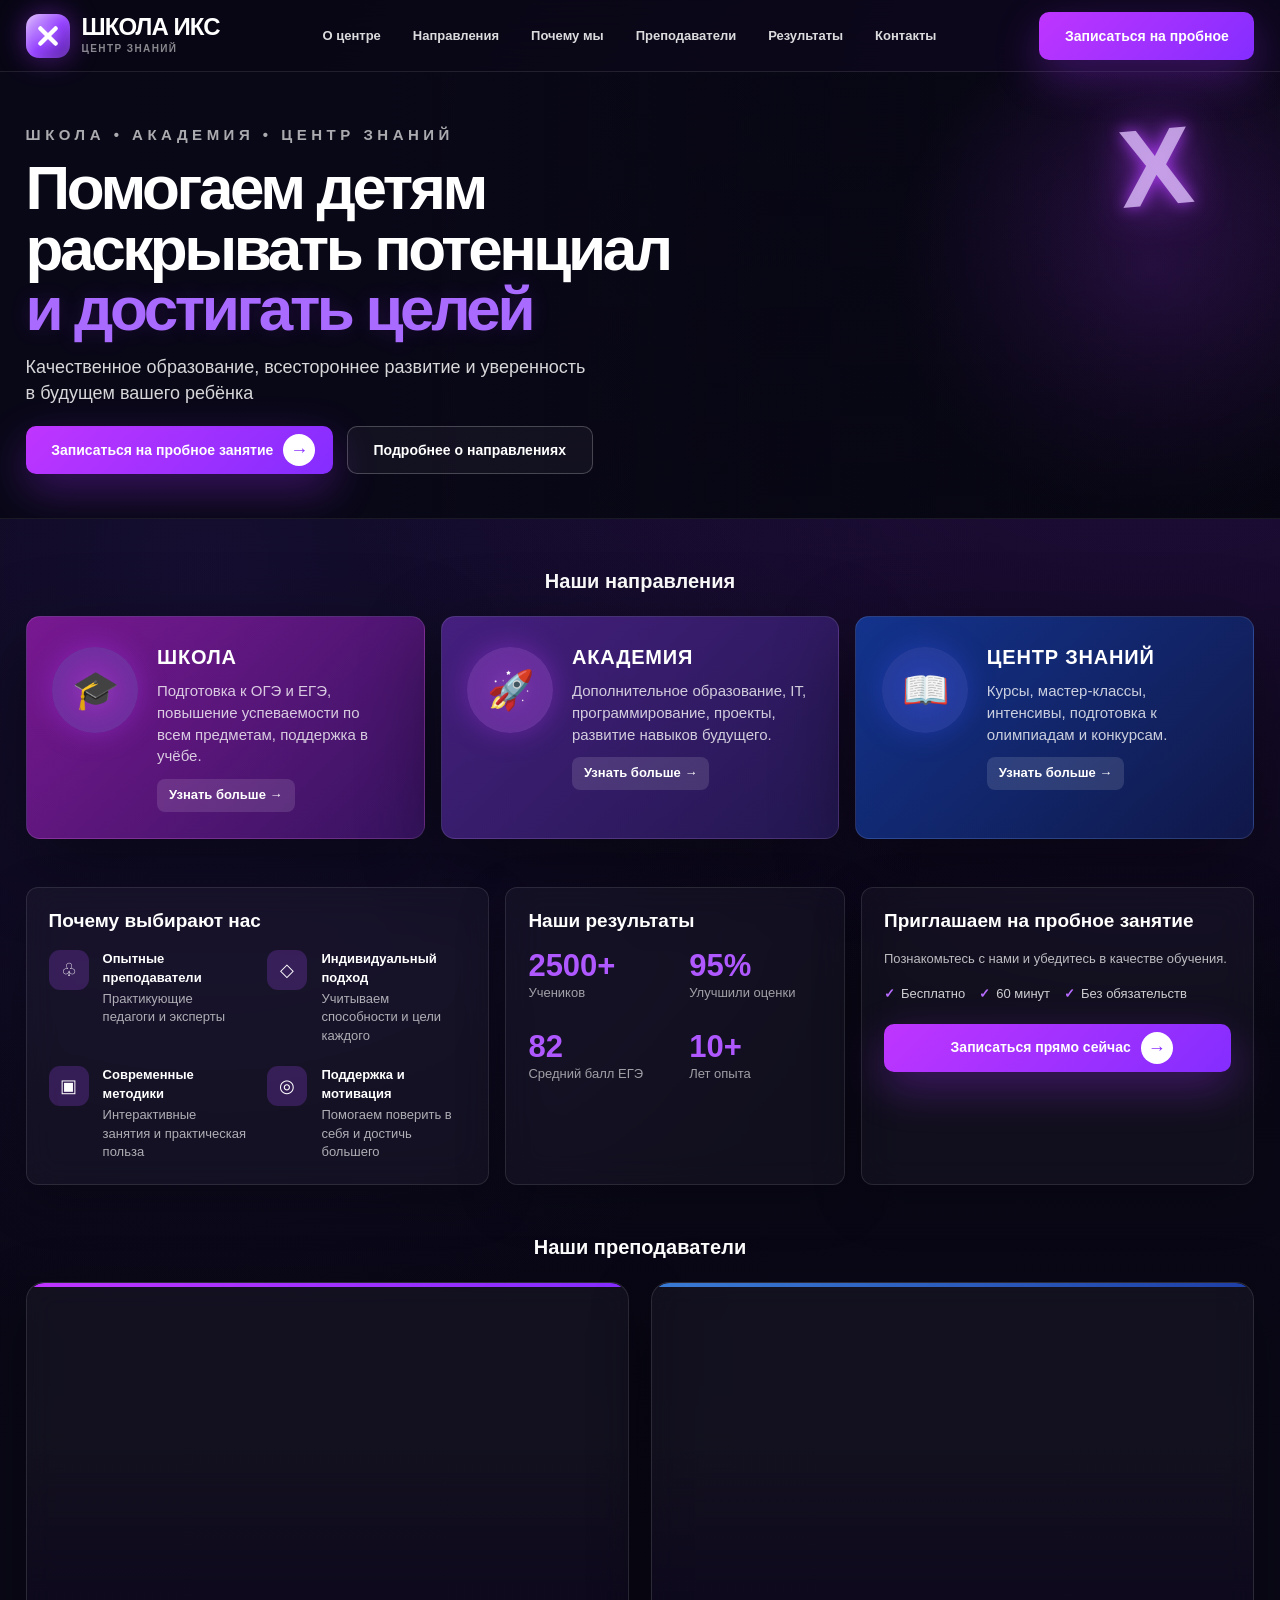
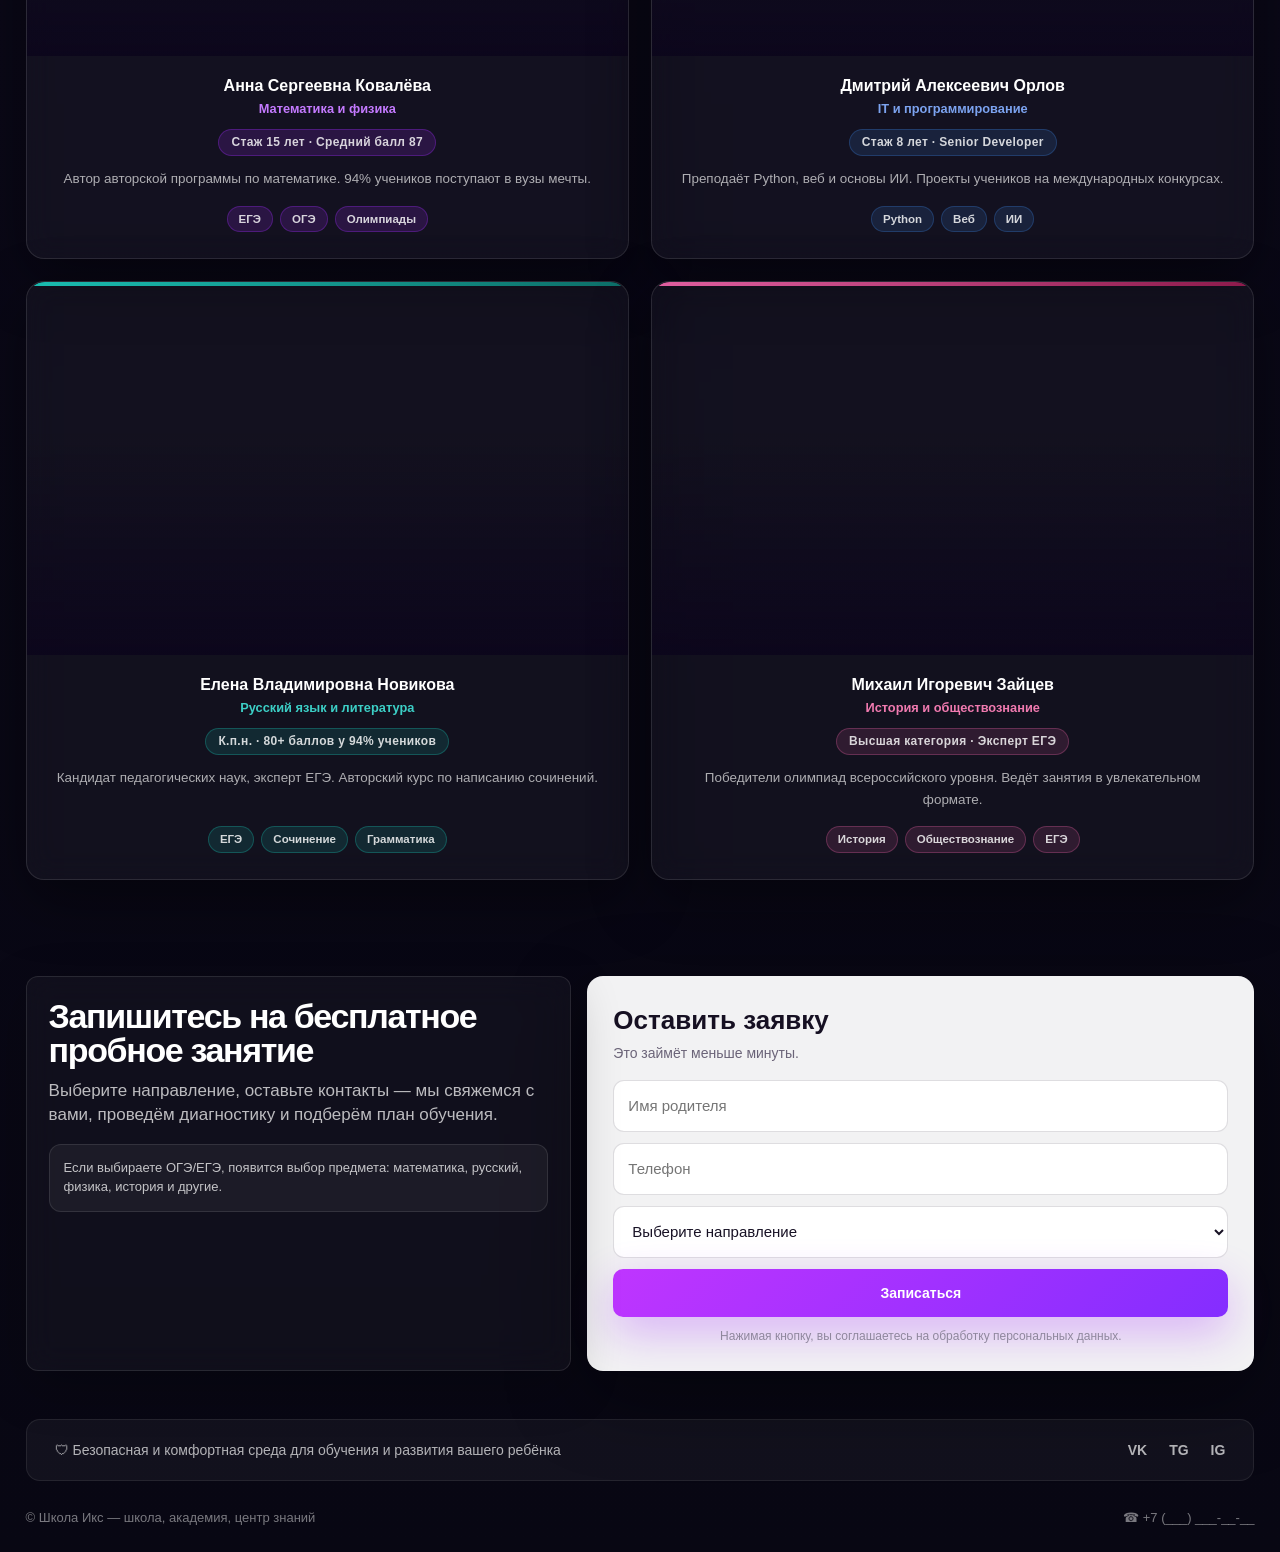
==== commit 3fd63601: "new design" ====
--- a/index.html
+++ b/index.html
@@ -7,90 +7,132 @@
   <meta name="description" content="Школа Икс — школа, академия и центр знаний. ОГЭ/ЕГЭ, повышение успеваемости, IT-академия и курсы для детей." />
   <link rel="icon" type="image/svg+xml" href="data:image/svg+xml,%3Csvg xmlns='http://www.w3.org/2000/svg' viewBox='0 0 64 64'%3E%3Crect width='64' height='64' rx='14' fill='%238f37ff'/%3E%3Cpath d='M17 17L47 47M47 17L17 47' stroke='white' stroke-width='8' stroke-linecap='round'/%3E%3C/svg%3E" />
   <style>
+    /* ═══════════════════════════════
+       TOKENS
+    ═══════════════════════════════ */
     :root {
-      --bg: #080713;
-      --bg2: #0d0a1d;
-      --card: rgba(255,255,255,.055);
-      --card2: rgba(255,255,255,.075);
-      --line: rgba(255,255,255,.12);
-      --text: #fff;
-      --muted: rgba(255,255,255,.72);
-      --soft: rgba(255,255,255,.52);
-      --purple: #a22cff;
-      --purple2: #c15cff;
-      --blue: #173cba;
-      --shadow: 0 24px 80px rgba(0,0,0,.42);
-    }
-
-    * { box-sizing: border-box; margin: 0; padding: 0; }
-    html { scroll-behavior: smooth; }
-    body {
+      --bg:        #080713;
+      --line:      rgba(255,255,255,.12);
+      --text:      #fff;
+      --muted:     rgba(255,255,255,.72);
+      --purple:    #a22cff;
+      --purple2:   #c15cff;
+      --shadow:    0 24px 80px rgba(0,0,0,.42);
+      --r:         14px;
+      --r-btn:     10px;
+      --ease:      .2s ease;
+
+      /* spacing scale */
+      --gap:       16px;
+      --section-y: clamp(24px, 4vw, 48px);
+    }
+
+    /* ═══════════════════════════════
+       RESET
+    ═══════════════════════════════ */
+    *, *::before, *::after { box-sizing: border-box; margin: 0; padding: 0; }
+    html  { scroll-behavior: smooth; -webkit-text-size-adjust: 100%; }
+    body  {
       font-family: Arial, sans-serif;
       color: var(--text);
       line-height: 1.45;
       background:
-        radial-gradient(circle at 90% 4%, rgba(149, 43, 255, .24), transparent 28%),
-        radial-gradient(circle at 16% 18%, rgba(82, 48, 180, .18), transparent 28%),
-        linear-gradient(180deg, #070612 0%, #0a0817 50%, #080713 100%);
-    }
-    a { color: inherit; text-decoration: none; }
-    .container { width: min(1320px, calc(100% - 56px)); margin: 0 auto; }
-    .page { min-height: 100vh; overflow: hidden; position: relative; }
-
+        radial-gradient(circle at 90%  4%, rgba(149,43,255,.24), transparent 28%),
+        radial-gradient(circle at 16% 18%, rgba(82,48,180,.18),  transparent 28%),
+        linear-gradient(180deg,#070612 0%,#0a0817 50%,#080713 100%);
+    }
+    a   { color: inherit; text-decoration: none; }
+    img { display: block; max-width: 100%; }
+
+    /* ═══════════════════════════════
+       LAYOUT
+    ═══════════════════════════════ */
+    .container {
+      width: min(1320px, calc(100% - clamp(24px, 4vw, 56px)));
+      margin: 0 auto;
+    }
+
+    /* ═══════════════════════════════
+       TOPBAR / HEADER
+    ═══════════════════════════════ */
     .topbar {
-      height: 78px;
+      height: 72px;
       border-bottom: 1px solid rgba(255,255,255,.10);
-      background: rgba(8,7,19,.74);
+      background: rgba(8,7,19,.80);
       backdrop-filter: blur(18px);
-      position: sticky;
-      top: 0;
-      z-index: 20;
+      -webkit-backdrop-filter: blur(18px);
+      position: sticky; top: 0; z-index: 100;
     }
     .header {
-      height: 78px;
-      display: flex;
-      align-items: center;
-      justify-content: space-between;
-      gap: 26px;
-    }
-    .logo { display: flex; align-items: center; gap: 14px; min-width: max-content; }
+      height: 72px;
+      display: flex; align-items: center;
+      justify-content: space-between; gap: 20px;
+    }
+
+    /* Logo */
+    .logo { display: flex; align-items: center; gap: 12px; flex-shrink: 0; }
     .logo-mark {
-      width: 48px;
-      height: 48px;
-      display: grid;
-      place-items: center;
-      border-radius: 14px;
-      background: linear-gradient(135deg, #dcb9ff, #8f37ff 52%, #4e149e);
-      box-shadow: 0 0 30px rgba(162,44,255,.48), inset 0 0 16px rgba(255,255,255,.22);
-    }
-    .logo-mark svg { width: 29px; height: 29px; filter: drop-shadow(0 0 8px rgba(255,255,255,.42)); }
-    .logo-title { font-size: 24px; line-height: .92; font-weight: 900; letter-spacing: -.04em; }
-    .logo-subtitle { margin-top: 4px; font-size: 10px; letter-spacing: .15em; color: rgba(255,255,255,.55); text-transform: uppercase; font-weight: 700; }
-    .nav { display: flex; align-items: center; gap: 34px; font-size: 14px; font-weight: 800; color: rgba(255,255,255,.86); }
-    .nav a { transition: .18s ease; }
+      width: 44px; height: 44px; flex-shrink: 0;
+      display: grid; place-items: center;
+      border-radius: 13px;
+      background: linear-gradient(135deg,#dcb9ff,#8f37ff 52%,#4e149e);
+      box-shadow: 0 0 28px rgba(162,44,255,.45), inset 0 0 14px rgba(255,255,255,.20);
+    }
+    .logo-mark svg { width: 26px; height: 26px; filter: drop-shadow(0 0 7px rgba(255,255,255,.40)); }
+    .logo-title    { font-size: clamp(18px,2.2vw,24px); line-height: .92; font-weight: 900; letter-spacing: -.04em; }
+    .logo-subtitle { margin-top: 4px; font-size: 10px; letter-spacing: .14em; color: rgba(255,255,255,.52); text-transform: uppercase; font-weight: 700; }
+
+    /* Nav */
+    .nav { display: flex; align-items: center; gap: clamp(18px,2.5vw,34px); font-size: 13px; font-weight: 800; color: rgba(255,255,255,.86); }
+    .nav a { transition: color var(--ease); white-space: nowrap; }
     .nav a:hover { color: #cfa6ff; }
 
+    /* Hamburger */
+    .burger {
+      display: none; flex-direction: column; justify-content: center;
+      gap: 5px; width: 40px; height: 40px; cursor: pointer;
+      background: rgba(255,255,255,.06); border: 1px solid rgba(255,255,255,.14);
+      border-radius: 9px; padding: 0 10px; flex-shrink: 0;
+    }
+    .burger span {
+      display: block; height: 2px; background: #fff; border-radius: 2px;
+      transition: transform .3s ease, opacity .3s ease;
+    }
+    .burger.open span:nth-child(1) { transform: translateY(7px) rotate(45deg); }
+    .burger.open span:nth-child(2) { opacity: 0; }
+    .burger.open span:nth-child(3) { transform: translateY(-7px) rotate(-45deg); }
+
+    /* Mobile nav drawer */
+    .mobile-nav {
+      display: none; position: fixed; inset: 72px 0 0 0;
+      background: rgba(8,7,19,.97); backdrop-filter: blur(20px);
+      -webkit-backdrop-filter: blur(20px);
+      flex-direction: column; align-items: center;
+      justify-content: center; gap: 32px;
+      font-size: 20px; font-weight: 900; z-index: 99;
+    }
+    .mobile-nav.open { display: flex; }
+    .mobile-nav a { color: rgba(255,255,255,.88); transition: color var(--ease); }
+    .mobile-nav a:hover { color: #cfa6ff; }
+
+    /* ═══════════════════════════════
+       BUTTONS
+    ═══════════════════════════════ */
     .btn {
-      min-height: 50px;
-      padding: 0 26px;
-      border-radius: 10px;
-      display: inline-flex;
-      align-items: center;
-      justify-content: center;
-      gap: 12px;
-      border: 0;
-      cursor: pointer;
-      font-size: 14px;
-      font-weight: 900;
-      white-space: nowrap;
-      transition: .2s ease;
+      min-height: 48px; padding: 0 clamp(18px,2vw,26px);
+      border-radius: var(--r-btn);
+      display: inline-flex; align-items: center; justify-content: center; gap: 10px;
+      border: 0; cursor: pointer;
+      font-size: clamp(13px,1.2vw,14px); font-weight: 900; white-space: nowrap;
+      transition: transform var(--ease), box-shadow var(--ease), border-color var(--ease);
+      font-family: Arial, sans-serif;
     }
     .btn-primary {
       color: #fff;
-      background: linear-gradient(135deg, #bf35ff, #842dff);
-      box-shadow: 0 18px 48px rgba(162,44,255,.34);
-    }
-    .btn-primary:hover { transform: translateY(-2px); box-shadow: 0 22px 62px rgba(162,44,255,.48); }
+      background: linear-gradient(135deg,#bf35ff,#842dff);
+      box-shadow: 0 16px 44px rgba(162,44,255,.32);
+    }
+    .btn-primary:hover { transform: translateY(-2px); box-shadow: 0 22px 60px rgba(162,44,255,.46); }
     .btn-outline {
       color: #fff;
       background: rgba(255,255,255,.045);
@@ -98,444 +140,735 @@
     }
     .btn-outline:hover { transform: translateY(-2px); border-color: rgba(196,110,255,.65); }
     .btn-circle {
-      width: 34px;
-      height: 34px;
-      border-radius: 999px;
-      display: inline-flex;
-      align-items: center;
-      justify-content: center;
-      background: #fff;
-      color: #8a2fff;
-      font-size: 20px;
-      line-height: 1;
-      margin-right: -12px;
-    }
-
+      width: 32px; height: 32px; border-radius: 999px; flex-shrink: 0;
+      display: inline-flex; align-items: center; justify-content: center;
+      background: #fff; color: #8a2fff; font-size: 18px; margin-right: -8px;
+    }
+
+    /* ═══════════════════════════════
+       HERO
+    ═══════════════════════════════ */
     .hero {
-      position: relative;
-      min-height: 372px;
-      overflow: hidden;
-      border-bottom: 1px solid rgba(255,255,255,.08);
+      position: relative; min-height: clamp(300px,50vw,420px);
+      overflow: hidden; border-bottom: 1px solid rgba(255,255,255,.08);
       background: #070612;
     }
     .hero-bg, .hero-slide { position: absolute; inset: 0; }
     .hero-slide {
-      background-size: cover;
-      background-position: center right;
-      opacity: 0;
-      animation: heroShow 18s infinite;
-      transform: scale(1.03);
-    }
-    .hero-slide:nth-child(1) { background-image: url('https://images.unsplash.com/photo-1588072432836-e10032774350?auto=format&fit=crop&w=1800&q=90'); animation-delay: 0s; }
-    .hero-slide:nth-child(2) { background-image: url('https://images.unsplash.com/photo-1509062522246-3755977927d7?auto=format&fit=crop&w=1800&q=90'); animation-delay: 6s; }
-    .hero-slide:nth-child(3) { background-image: url('https://images.unsplash.com/photo-1524995997946-a1c2e315a42f?auto=format&fit=crop&w=1800&q=90'); animation-delay: 12s; }
-    @keyframes heroShow {
-      0%, 43%, 100% { opacity: 0; }
-      8%, 33% { opacity: 1; }
-    }
-    .hero::before {
-      content: "";
-      position: absolute;
-      inset: 0;
-      z-index: 1;
+      background-size: cover; background-position: center;
+      opacity: 0; animation: heroShow 18s infinite; transform: scale(1.03);
+    }
+    .hero-slide:nth-child(1){ background-image:url('https://images.unsplash.com/photo-1588072432836-e10032774350?auto=format&fit=crop&w=1800&q=85'); animation-delay:0s; }
+    .hero-slide:nth-child(2){ background-image:url('https://images.unsplash.com/photo-1509062522246-3755977927d7?auto=format&fit=crop&w=1800&q=85'); animation-delay:6s; }
+    .hero-slide:nth-child(3){ background-image:url('https://images.unsplash.com/photo-1524995997946-a1c2e315a42f?auto=format&fit=crop&w=1800&q=85'); animation-delay:12s; }
+    @keyframes heroShow{
+      0%,43%,100%{ opacity:0; }
+      8%,33%     { opacity:1; }
+    }
+    .hero::before{
+      content:""; position:absolute; inset:0; z-index:1;
       background:
-        linear-gradient(90deg, #090817 0%, rgba(9,8,23,.98) 28%, rgba(9,8,23,.58) 58%, rgba(9,8,23,.18) 100%),
-        linear-gradient(180deg, rgba(6,5,16,.08), rgba(6,5,16,.72)),
-        radial-gradient(circle at 90% 44%, rgba(169,52,255,.40), transparent 22%);
-    }
-    .hero::after {
-      content: "X";
-      position: absolute;
-      right: 88px;
-      top: 48px;
-      z-index: 2;
-      font-size: 110px;
-      line-height: 1;
-      font-weight: 900;
-      color: rgba(224,191,255,.88);
-      text-shadow: 0 0 15px rgba(180,62,255,.95), 0 0 46px rgba(180,62,255,.95);
-      transform: rotate(-5deg);
-      opacity: .92;
-    }
-    .hero-inner { position: relative; z-index: 3; padding: 42px 0 34px; }
-    .eyebrow {
-      font-size: 15px;
-      letter-spacing: .32em;
-      text-transform: uppercase;
-      color: rgba(255,255,255,.68);
-      font-weight: 900;
-      margin-bottom: 14px;
-    }
-    h1 {
-      max-width: 660px;
-      font-size: clamp(44px, 5.4vw, 62px);
-      line-height: .98;
-      letter-spacing: -.055em;
-      font-weight: 900;
-      margin-bottom: 16px;
-    }
-    .gradient-text {
-      display: block;
-      color: #a86aff;
-      text-shadow: 0 0 20px rgba(162,44,255,.16);
-    }
-    .hero-text { max-width: 570px; color: rgba(255,255,255,.86); font-size: 18px; margin-bottom: 20px; }
-    .hero-actions { display: flex; gap: 18px; flex-wrap: wrap; align-items: center; }
-
-    .directions { padding: 20px 0 24px; }
-    .section-title { text-align: center; font-size: 18px; font-weight: 900; margin-bottom: 12px; }
-    .direction-grid { display: grid; grid-template-columns: repeat(3, 1fr); gap: 16px; }
-    .direction-card {
-      min-height: 164px;
+        linear-gradient(90deg,#090817 0%,rgba(9,8,23,.98) 30%,rgba(9,8,23,.55) 60%,rgba(9,8,23,.15) 100%),
+        linear-gradient(180deg,rgba(6,5,16,.08),rgba(6,5,16,.72)),
+        radial-gradient(circle at 90% 44%,rgba(169,52,255,.38),transparent 22%);
+    }
+    .hero::after{
+      content:"X"; position:absolute; right: clamp(20px,7vw,88px); top:40px; z-index:2;
+      font-size: clamp(60px,10vw,110px); line-height:1; font-weight:900;
+      color:rgba(224,191,255,.88);
+      text-shadow:0 0 15px rgba(180,62,255,.95),0 0 46px rgba(180,62,255,.95);
+      transform:rotate(-5deg); opacity:.90;
+    }
+    .hero-inner{ position:relative; z-index:3; padding: clamp(32px,5vw,52px) 0 clamp(28px,4vw,44px); }
+    .eyebrow{
+      font-size: clamp(10px,1.2vw,15px); letter-spacing:.30em; text-transform:uppercase;
+      color:rgba(255,255,255,.66); font-weight:900; margin-bottom:12px;
+    }
+    h1{
+      max-width: clamp(300px,55vw,660px);
+      font-size: clamp(34px,5.2vw,62px);
+      line-height:.98; letter-spacing:-.055em; font-weight:900; margin-bottom:14px;
+    }
+    .gradient-text{ display:block; color:#a86aff; text-shadow:0 0 20px rgba(162,44,255,.16); }
+    .hero-text{ max-width: clamp(280px,45vw,560px); color:rgba(255,255,255,.84); font-size:clamp(15px,1.5vw,18px); margin-bottom:20px; }
+    .hero-actions{ display:flex; gap:14px; flex-wrap:wrap; align-items:center; }
+
+    /* ═══════════════════════════════
+       SECTION SHARED
+    ═══════════════════════════════ */
+    .section { padding: var(--section-y) 0; }
+    .section-title{ text-align:center; font-size:clamp(16px,1.8vw,20px); font-weight:900; margin-bottom:clamp(12px,2vw,20px); }
+
+    /* ═══════════════════════════════
+       DIRECTIONS
+    ═══════════════════════════════ */
+    .direction-grid{ display:grid; grid-template-columns:repeat(3,1fr); gap:var(--gap); }
+    .direction-card{
+      min-height:clamp(140px,16vw,180px); position:relative; overflow:hidden;
+      border:1px solid rgba(255,255,255,.11); border-radius:var(--r);
+      padding: clamp(18px,2.2vw,26px) clamp(18px,2.2vw,28px);
+      background:linear-gradient(135deg,rgba(174,31,199,.66),rgba(65,22,112,.78));
+      box-shadow:var(--shadow);
+      transition:transform var(--ease), border-color var(--ease);
+      cursor:pointer;
+    }
+    .direction-card:nth-child(2){ background:linear-gradient(135deg,rgba(86,38,154,.76),rgba(39,27,91,.82)); }
+    .direction-card:nth-child(3){ background:linear-gradient(135deg,rgba(19,58,157,.86),rgba(17,26,78,.90)); }
+    .direction-card:hover{ transform:translateY(-5px); border-color:rgba(204,120,255,.64); }
+    .direction-icon{
+      width:clamp(60px,7vw,86px); height:clamp(60px,7vw,86px);
+      border-radius:999px; display:grid; place-items:center;
+      font-size:clamp(26px,3.5vw,38px); position:absolute; left:clamp(16px,2vw,28px); top:clamp(16px,2.5vw,30px);
+      background:radial-gradient(circle,rgba(212,98,255,.40),rgba(85,31,143,.92));
+      box-shadow:0 0 28px rgba(187,55,255,.36),inset 0 0 24px rgba(255,255,255,.09);
+    }
+    .direction-card:nth-child(3) .direction-icon{
+      background:radial-gradient(circle,rgba(93,111,255,.42),rgba(18,41,137,.92));
+      box-shadow:0 0 28px rgba(57,85,255,.34),inset 0 0 24px rgba(255,255,255,.09);
+    }
+    .direction-content{ margin-left: clamp(74px,8vw,120px); position:relative; z-index:1; }
+    .direction-card h3{ font-size:clamp(15px,1.8vw,20px); text-transform:uppercase; letter-spacing:.04em; margin-bottom:8px; }
+    .direction-card p { font-size:clamp(13px,1.3vw,15px); color:rgba(255,255,255,.78); }
+    .mini-btn{ display:inline-flex; margin-top:12px; padding:7px 12px; border-radius:8px; background:rgba(255,255,255,.12); color:#fff; font-size:13px; font-weight:800; transition:background var(--ease); }
+    .mini-btn:hover{ background:rgba(255,255,255,.22); }
+
+    /* ═══════════════════════════════
+       INFO GRID (why / stats / trial)
+    ═══════════════════════════════ */
+    .info-grid{ display:grid; grid-template-columns:1.12fr .82fr .95fr; gap:var(--gap); }
+    .glass-card{
+      border:1px solid rgba(255,255,255,.10);
+      background:rgba(255,255,255,.035);
+      border-radius:12px; padding:clamp(16px,2vw,22px);
+      box-shadow:0 16px 50px rgba(0,0,0,.24);
+      backdrop-filter:blur(16px); -webkit-backdrop-filter:blur(16px);
+    }
+    .glass-card h2{ font-size:clamp(15px,1.6vw,19px); line-height:1.15; margin-bottom:clamp(12px,1.6vw,18px); }
+
+    .why-grid{ display:grid; grid-template-columns:1fr 1fr; gap:clamp(14px,1.8vw,20px); }
+    .why-item{ display:grid; grid-template-columns:44px 1fr; gap:10px; align-items:start; }
+    .why-icon{ width:40px; height:40px; border-radius:11px; display:grid; place-items:center; background:rgba(169,75,255,.22); font-size:18px; flex-shrink:0; }
+    .why-item strong{ display:block; font-size:13px; margin-bottom:2px; }
+    .why-item p     { color:rgba(255,255,255,.66); font-size:13px; }
+
+    .stats-grid{ display:grid; grid-template-columns:1fr 1fr; gap:clamp(18px,2.5vw,28px); }
+    .stat-num  { font-size:clamp(24px,2.8vw,31px); line-height:1; font-weight:900; color:#af58ff; }
+    .stat-label{ color:rgba(255,255,255,.60); font-size:13px; margin-top:3px; }
+
+    .trial-card p{ color:rgba(255,255,255,.72); font-size:13px; margin-bottom:16px; }
+    .trial-points{ display:flex; flex-wrap:wrap; gap:14px; color:rgba(255,255,255,.80); font-size:13px; margin-bottom:20px; }
+    .trial-points span::before{ content:"✓"; color:#b86cff; margin-right:6px; font-weight:900; }
+
+    /* ═══════════════════════════════
+       TEACHERS
+    ═══════════════════════════════ */
+    .teachers-grid{
+      display: grid;
+      grid-template-columns: repeat(4,1fr);
+      gap: clamp(14px,1.8vw,22px);
+    }
+
+    .teacher-card{
       position: relative;
       overflow: hidden;
       border: 1px solid rgba(255,255,255,.11);
-      border-radius: 14px;
-      padding: 26px 28px;
-      background: linear-gradient(135deg, rgba(174,31,199,.66), rgba(65,22,112,.78));
-      box-shadow: var(--shadow);
-      transition: .2s ease;
-    }
-    .direction-card:nth-child(2) { background: linear-gradient(135deg, rgba(86,38,154,.76), rgba(39,27,91,.82)); }
-    .direction-card:nth-child(3) { background: linear-gradient(135deg, rgba(19,58,157,.86), rgba(17,26,78,.90)); }
-    .direction-card:hover { transform: translateY(-5px); border-color: rgba(204,120,255,.64); }
-    .direction-icon {
-      width: 86px;
-      height: 86px;
-      border-radius: 999px;
-      display: grid;
-      place-items: center;
-      font-size: 38px;
+      border-radius: 18px;
+      background: rgba(255,255,255,.038);
+      backdrop-filter: blur(14px);
+      -webkit-backdrop-filter: blur(14px);
+      box-shadow: 0 20px 60px rgba(0,0,0,.40);
+      transition: transform var(--ease), border-color var(--ease), box-shadow var(--ease);
+      display: flex;
+      flex-direction: column;
+    }
+    .teacher-card:hover{
+      transform: translateY(-7px);
+      border-color: rgba(196,110,255,.50);
+      box-shadow: 0 32px 80px rgba(162,44,255,.22);
+    }
+
+    /* ── Photo banner (top half) ── */
+    .teacher-photo-banner{
+      position: relative;
+      width: 100%;
+      /* 4:3 aspect so photo is tall enough to read the face */
+      padding-top: 75%;
+      overflow: hidden;
+      border-radius: 18px 18px 0 0;
+      flex-shrink: 0;
+    }
+    .teacher-photo-banner img{
       position: absolute;
-      left: 28px;
-      top: 30px;
-      background: radial-gradient(circle, rgba(212,98,255,.40), rgba(85,31,143,.92));
-      box-shadow: 0 0 28px rgba(187,55,255,.36), inset 0 0 24px rgba(255,255,255,.09);
-    }
-    .direction-card:nth-child(3) .direction-icon { background: radial-gradient(circle, rgba(93,111,255,.42), rgba(18,41,137,.92)); box-shadow: 0 0 28px rgba(57,85,255,.34), inset 0 0 24px rgba(255,255,255,.09); }
-    .direction-content { margin-left: 128px; position: relative; z-index: 1; }
-    .direction-card h3 { font-size: 20px; line-height: 1.08; text-transform: uppercase; letter-spacing: .04em; margin-bottom: 10px; }
-    .direction-card p { font-size: 15px; color: rgba(255,255,255,.78); max-width: 310px; }
-    .mini-btn { display: inline-flex; margin-top: 14px; padding: 8px 13px; border-radius: 8px; background: rgba(255,255,255,.12); color: #fff; font-size: 14px; font-weight: 800; }
-
-    .info-grid { display: grid; grid-template-columns: 1.12fr .82fr .95fr; gap: 16px; padding-bottom: 22px; }
-    .glass-card {
-      border: 1px solid rgba(255,255,255,.10);
-      background: rgba(255,255,255,.035);
-      border-radius: 12px;
-      padding: 22px;
-      box-shadow: 0 16px 50px rgba(0,0,0,.24);
-      backdrop-filter: blur(16px);
-    }
-    .glass-card h2 { font-size: 19px; line-height: 1.15; margin-bottom: 16px; }
-    .why-grid { display: grid; grid-template-columns: 1fr 1fr; gap: 20px 18px; }
-    .why-item { display: grid; grid-template-columns: 48px 1fr; gap: 12px; }
-    .why-icon {
-      width: 44px;
-      height: 44px;
-      border-radius: 12px;
-      display: grid;
-      place-items: center;
-      background: rgba(169,75,255,.22);
-      color: #fff;
-      font-size: 20px;
-    }
-    .why-item strong { display: block; font-size: 14px; margin-bottom: 3px; }
-    .why-item p { color: rgba(255,255,255,.68); font-size: 14px; }
-    .stats-grid { display: grid; grid-template-columns: 1fr 1fr; gap: 28px 22px; }
-    .stat-num { font-size: 31px; line-height: 1; font-weight: 900; color: #af58ff; }
-    .stat-label { color: rgba(255,255,255,.62); font-size: 14px; margin-top: 4px; }
-    .trial-card p { color: rgba(255,255,255,.72); font-size: 14px; margin-bottom: 20px; }
-    .trial-points { display: flex; flex-wrap: wrap; gap: 18px; color: rgba(255,255,255,.82); font-size: 13px; margin-bottom: 24px; }
-    .trial-points span::before { content: "✓"; color: #b86cff; margin-right: 7px; font-weight: 900; }
-
-    .form-section { padding: 20px 0 26px; }
-    .form-wrap { display: grid; grid-template-columns: .9fr 1.1fr; gap: 16px; }
-    .form-copy h2 { font-size: 34px; line-height: 1; letter-spacing: -.04em; margin-bottom: 14px; }
-    .form-copy p { color: rgba(255,255,255,.72); font-size: 17px; }
-    .form-note { margin-top: 18px; padding: 16px; border: 1px solid rgba(255,255,255,.10); border-radius: 12px; background: rgba(255,255,255,.05); color: rgba(255,255,255,.76); }
-    .form-card { padding: 24px; border-radius: 16px; background: rgba(255,255,255,.95); color: #161022; box-shadow: var(--shadow); }
-    .form-card h3 { font-size: 26px; margin-bottom: 6px; }
-    .form-card p { color: #6b6478; }
-    form { display: grid; gap: 12px; margin-top: 18px; }
-    .subject-field { display: none; }
-    .subject-field.is-visible { display: block; }
-    input, select {
-      width: 100%;
-      height: 54px;
-      border: 1px solid rgba(24,18,37,.12);
-      border-radius: 12px;
-      background: #fff;
-      color: #181225;
-      padding: 0 15px;
-      outline: none;
-      font: inherit;
-    }
-    input:focus, select:focus { border-color: var(--purple); box-shadow: 0 0 0 4px rgba(162,44,255,.12); }
-    .policy { color: #8f879d; font-size: 12px; text-align: center; }
-
-    .safe-strip {
-      margin: 0 0 20px;
-      padding: 20px 28px;
-      display: flex;
-      justify-content: space-between;
-      align-items: center;
-      gap: 18px;
-      border-radius: 14px;
-      border: 1px solid rgba(255,255,255,.08);
-      background: rgba(255,255,255,.045);
-      color: rgba(255,255,255,.70);
-    }
-    .socials { display: flex; gap: 22px; font-weight: 900; }
-    footer { padding: 12px 0 26px; color: rgba(255,255,255,.48); }
-    .footer-content { display: flex; justify-content: space-between; align-items: center; gap: 16px; }
-
-    @media (max-width: 1120px) {
-      .nav { display: none; }
-      .direction-grid { grid-template-columns: 1fr; }
-      .info-grid, .form-wrap { grid-template-columns: 1fr; }
-      .hero::after { display: none; }
-    }
-    @media (max-width: 720px) {
-      .container { width: min(100% - 28px, 1320px); }
-      .topbar, .header { height: auto; }
-      .header { padding: 16px 0; }
-      .desktop-btn { display: none; }
-      .hero { min-height: auto; }
-      .hero-inner { padding: 56px 0; }
-      h1 { font-size: clamp(40px, 13vw, 56px); }
-      .eyebrow { font-size: 12px; letter-spacing: .20em; }
-      .hero-text { font-size: 17px; }
-      .hero-actions, .safe-strip, .footer-content { flex-direction: column; align-items: stretch; }
-      .btn { width: 100%; }
-      .direction-content { margin-left: 0; padding-top: 94px; }
-      .direction-card { min-height: 250px; }
-      .why-grid, .stats-grid { grid-template-columns: 1fr; }
-      .logo-title { font-size: 20px; }
-      .logo-mark { width: 44px; height: 44px; }
+      inset: 0;
+      width: 100%; height: 100%;
+      object-fit: cover;
+      object-position: center 15%;   /* keep face in frame */
+      transition: transform .45s ease;
+    }
+    .teacher-card:hover .teacher-photo-banner img{ transform: scale(1.05); }
+
+    /* colour overlay tint per card */
+    .teacher-photo-banner::after{
+      content:"";
+      position:absolute; inset:0;
+      background: linear-gradient(
+        to bottom,
+        transparent 40%,
+        rgba(12,6,28,.92) 100%
+      );
+      pointer-events: none;
+    }
+
+    /* accent stripe: replaces old ::before on card */
+    .teacher-photo-banner::before{
+      content:""; position:absolute;
+      top:0; left:0; right:0; height:4px; z-index:2;
+      background: linear-gradient(90deg,#bf35ff,#842dff);
+      border-radius: 18px 18px 0 0;
+    }
+    .teacher-card:nth-child(2) .teacher-photo-banner::before{ background:linear-gradient(90deg,#3a7bd5,#1e3fa6); }
+    .teacher-card:nth-child(3) .teacher-photo-banner::before{ background:linear-gradient(90deg,#1abcb0,#0d6e68); }
+    .teacher-card:nth-child(4) .teacher-photo-banner::before{ background:linear-gradient(90deg,#e05fa0,#8c1a4b); }
+
+    /* ── Text body ── */
+    .teacher-body{
+      padding: 20px clamp(16px,2vw,24px) clamp(20px,2.2vw,26px);
+      text-align: center;
+      flex: 1;
+      display: flex; flex-direction: column; align-items: center;
+    }
+    .teacher-name{
+      font-size: clamp(14px,1.25vw,17px);
+      font-weight: 900; margin-bottom: 4px; line-height: 1.25;
+    }
+    .teacher-role{
+      font-size: clamp(12px,1vw,13px);
+      color: #c47aff; font-weight: 700; margin-bottom: 10px;
+    }
+    .teacher-card:nth-child(2) .teacher-role{ color:#7ca3f0; }
+    .teacher-card:nth-child(3) .teacher-role{ color:#3ccfc6; }
+    .teacher-card:nth-child(4) .teacher-role{ color:#f07ab0; }
+
+    .teacher-exp{
+      display: inline-block;
+      font-size: clamp(10px,.95vw,12px); font-weight: 800; letter-spacing:.03em;
+      padding: 4px 12px; border-radius: 999px; margin-bottom: 12px;
+      background: rgba(162,44,255,.16); border:1px solid rgba(162,44,255,.30);
+      color: rgba(255,255,255,.82);
+    }
+    .teacher-card:nth-child(2) .teacher-exp{ background:rgba(58,123,213,.16); border-color:rgba(58,123,213,.30); }
+    .teacher-card:nth-child(3) .teacher-exp{ background:rgba(26,188,176,.14); border-color:rgba(26,188,176,.30); }
+    .teacher-card:nth-child(4) .teacher-exp{ background:rgba(224,95,160,.14); border-color:rgba(224,95,160,.30); }
+
+    .teacher-desc{
+      font-size: clamp(12px,1.05vw,14px);
+      color: rgba(255,255,255,.66); line-height: 1.6;
+      margin-bottom: 16px; flex:1;
+    }
+    .teacher-tags{ display:flex; flex-wrap:wrap; justify-content:center; gap:7px; }
+    .tag{
+      padding: 4px 11px; border-radius: 999px;
+      font-size: clamp(10px,.9vw,12px); font-weight: 700;
+      background: rgba(162,44,255,.16); border:1px solid rgba(162,44,255,.30);
+      color: rgba(255,255,255,.82);
+    }
+    .teacher-card:nth-child(2) .tag{ background:rgba(58,123,213,.16); border-color:rgba(58,123,213,.30); }
+    .teacher-card:nth-child(3) .tag{ background:rgba(26,188,176,.14); border-color:rgba(26,188,176,.30); }
+    .teacher-card:nth-child(4) .tag{ background:rgba(224,95,160,.14); border-color:rgba(224,95,160,.30); }
+
+    /* ═══════════════════════════════
+       FORM
+    ═══════════════════════════════ */
+    .form-wrap{ display:grid; grid-template-columns:.9fr 1.1fr; gap:var(--gap); }
+    .form-copy h2{ font-size:clamp(24px,3vw,34px); line-height:1; letter-spacing:-.04em; margin-bottom:12px; }
+    .form-copy p { color:rgba(255,255,255,.72); font-size:clamp(14px,1.4vw,17px); }
+    .form-note{
+      margin-top:16px; padding:14px;
+      border:1px solid rgba(255,255,255,.10); border-radius:12px;
+      background:rgba(255,255,255,.05); color:rgba(255,255,255,.74); font-size:13px;
+    }
+    .form-card{ padding:clamp(18px,2.2vw,26px); border-radius:16px; background:rgba(255,255,255,.95); color:#161022; box-shadow:var(--shadow); }
+    .form-card h3{ font-size:clamp(20px,2.2vw,26px); margin-bottom:4px; }
+    .form-card > p{ color:#6b6478; font-size:14px; }
+    form{ display:grid; gap:11px; margin-top:16px; }
+    .subject-field            { display:none; }
+    .subject-field.is-visible { display:block; }
+    input, select{
+      width:100%; height:52px;
+      border:1px solid rgba(24,18,37,.14); border-radius:11px;
+      background:#fff; color:#181225; padding:0 14px;
+      outline:none; font:inherit; font-size:15px;
+      transition:border-color .18s, box-shadow .18s;
+    }
+    input:focus, select:focus{ border-color:var(--purple); box-shadow:0 0 0 4px rgba(162,44,255,.12); }
+    .policy{ color:#8f879d; font-size:12px; text-align:center; }
+
+    /* ═══════════════════════════════
+       FOOTER STRIP
+    ═══════════════════════════════ */
+    .safe-strip{
+      margin: 0 0 18px; padding: clamp(14px,2vw,20px) clamp(16px,2.5vw,28px);
+      display:flex; justify-content:space-between; align-items:center; gap:16px;
+      border-radius:var(--r); border:1px solid rgba(255,255,255,.08);
+      background:rgba(255,255,255,.045); color:rgba(255,255,255,.68); font-size:14px;
+    }
+    .socials{ display:flex; gap:clamp(14px,2vw,22px); font-weight:900; }
+    footer{ padding:10px 0 24px; color:rgba(255,255,255,.46); font-size:13px; }
+    .footer-content{ display:flex; justify-content:space-between; align-items:center; gap:16px; }
+
+    /* ═══════════════════════════════
+       ── RESPONSIVE ──
+       1. ≤ 1180px  tablet landscape
+       2. ≤  900px  tablet portrait
+       3. ≤  640px  large phone
+       4. ≤  420px  small phone
+    ═══════════════════════════════ */
+
+    /* ─────────────────────────────
+       RESPONSIVE
+       1280  laptop (4 cols teachers)
+       1080  small laptop (2 cols teachers)
+        900  tablet portrait
+        640  large phone
+        420  small phone
+    ───────────────────────────── */
+
+    /* 1280 – small laptops: nav stays, teachers go 2×2 */
+    @media (max-width:1280px){
+      .teachers-grid{ grid-template-columns:repeat(2,1fr); }
+      /* make photo a bit shorter on smaller desktop */
+      .teacher-photo-banner{ padding-top:62%; }
+    }
+
+    /* 1080 – hide desktop nav, show burger */
+    @media (max-width:1080px){
+      .nav         { display:none; }
+      .burger      { display:flex; }
+      .desktop-btn { display:none; }
+    }
+
+    /* 900 – tablet portrait */
+    @media (max-width:900px){
+      .direction-grid            { grid-template-columns:1fr; }
+      .info-grid                 { grid-template-columns:1fr; }
+      .form-wrap                 { grid-template-columns:1fr; }
+      .direction-content         { margin-left:clamp(68px,10vw,112px); }
+      .hero::after               { display:none; }
+      /* 2-col teacher grid already set above; keep it */
+    }
+
+    /* 640 – large phone */
+    @media (max-width:640px){
+      :root{ --gap:12px; --section-y:18px; }
+      .hero-inner          { padding:40px 0 28px; }
+      h1                   { font-size:clamp(30px,9vw,48px); }
+      .eyebrow             { font-size:10px; letter-spacing:.16em; }
+      .hero-text           { font-size:15px; }
+      .hero-actions        { flex-direction:column; align-items:stretch; }
+      .hero-actions .btn   { justify-content:center; }
+
+      /* teachers: 2 cols on large phones, photo aspect shorter */
+      .teachers-grid       { grid-template-columns:repeat(2,1fr); gap:10px; }
+      .teacher-photo-banner{ padding-top:70%; }
+      .teacher-body        { padding-top:20px; }
+      .teacher-name        { font-size:13px; }
+
+      .why-grid            { grid-template-columns:1fr; }
+      .stats-grid          { grid-template-columns:1fr 1fr; }
+      .direction-content   { margin-left:0; padding-top:calc(clamp(58px,7vw,86px) + 12px); }
+      .direction-card      { min-height:220px; }
+      .safe-strip          { flex-direction:column; align-items:flex-start; }
+      .footer-content      { flex-direction:column; align-items:flex-start; }
+    }
+
+    /* 480 – medium phone: teachers go 1 col so each card is legible */
+    @media (max-width:480px){
+      .teachers-grid       { grid-template-columns:1fr; }
+      .teacher-photo-banner{ padding-top:55%; }
+      .teacher-body        { padding-top:20px; }
+      .teacher-name        { font-size:15px; }
+      .teacher-desc        { font-size:13px; }
+    }
+
+    /* 420 – small phone */
+    @media (max-width:420px){
+      .logo-title    { font-size:17px; }
+      .logo-mark     { width:38px; height:38px; }
+      .logo-subtitle { display:none; }
+      .stats-grid    { grid-template-columns:1fr; }
+      h1             { font-size:clamp(26px,10vw,42px); }
     }
   </style>
 </head>
 <body>
-  <div class="page">
-    <div class="topbar">
-      <header class="header container">
-        <a href="#" class="logo">
-          <div class="logo-mark" aria-hidden="true">
-            <svg viewBox="0 0 24 24" fill="none" xmlns="http://www.w3.org/2000/svg">
-              <path d="M5 5L19 19" stroke="white" stroke-width="4" stroke-linecap="round"/>
-              <path d="M19 5L5 19" stroke="white" stroke-width="4" stroke-linecap="round"/>
-            </svg>
+<div class="page">
+
+  <!-- ══ TOPBAR ══ -->
+  <div class="topbar">
+    <header class="header container">
+      <a href="#" class="logo">
+        <div class="logo-mark" aria-hidden="true">
+          <svg viewBox="0 0 24 24" fill="none" xmlns="http://www.w3.org/2000/svg">
+            <path d="M5 5L19 19" stroke="white" stroke-width="4" stroke-linecap="round"/>
+            <path d="M19 5L5 19" stroke="white" stroke-width="4" stroke-linecap="round"/>
+          </svg>
+        </div>
+        <div>
+          <div class="logo-title">ШКОЛА ИКС</div>
+          <div class="logo-subtitle">центр знаний</div>
+        </div>
+      </a>
+
+      <nav class="nav" aria-label="Навигация">
+        <a href="#about">О центре</a>
+        <a href="#directions">Направления</a>
+        <a href="#why">Почему мы</a>
+        <a href="#teachers">Преподаватели</a>
+        <a href="#results">Результаты</a>
+        <a href="#form">Контакты</a>
+      </nav>
+
+      <div class="burger" id="burger" aria-label="Меню" role="button" tabindex="0">
+        <span></span><span></span><span></span>
+      </div>
+
+      <a class="btn btn-primary desktop-btn" href="#form">Записаться на пробное</a>
+    </header>
+  </div>
+
+  <!-- ══ MOBILE NAV ══ -->
+  <nav class="mobile-nav" id="mobileNav" aria-label="Мобильное меню">
+    <a href="#about"      class="mn-link">О центре</a>
+    <a href="#directions" class="mn-link">Направления</a>
+    <a href="#why"        class="mn-link">Почему мы</a>
+    <a href="#teachers"   class="mn-link">Преподаватели</a>
+    <a href="#results"    class="mn-link">Результаты</a>
+    <a href="#form"       class="mn-link">Контакты</a>
+    <a class="btn btn-primary" href="#form" style="margin-top:8px;">Записаться на пробное</a>
+  </nav>
+
+  <main>
+
+    <!-- ══ HERO ══ -->
+    <section class="hero" id="about">
+      <div class="hero-bg" aria-hidden="true">
+        <div class="hero-slide"></div>
+        <div class="hero-slide"></div>
+        <div class="hero-slide"></div>
+      </div>
+      <div class="container hero-inner">
+        <div class="eyebrow">ШКОЛА • АКАДЕМИЯ • ЦЕНТР ЗНАНИЙ</div>
+        <h1>Помогаем детям раскрывать потенциал <span class="gradient-text">и достигать целей</span></h1>
+        <p class="hero-text">Качественное образование, всестороннее развитие и уверенность в будущем вашего ребёнка</p>
+        <div class="hero-actions">
+          <a class="btn btn-primary" href="#form">Записаться на пробное занятие <span class="btn-circle">→</span></a>
+          <a class="btn btn-outline"  href="#directions">Подробнее о направлениях</a>
+        </div>
+      </div>
+    </section>
+
+    <!-- ══ DIRECTIONS ══ -->
+    <section class="section" id="directions">
+      <div class="container">
+        <div class="section-title">Наши направления</div>
+        <div class="direction-grid">
+          <a class="direction-card" href="#form" data-program="ОГЭ/ЕГЭ">
+            <div class="direction-icon">🎓</div>
+            <div class="direction-content">
+              <h3>Школа</h3>
+              <p>Подготовка к ОГЭ и ЕГЭ, повышение успеваемости по всем предметам, поддержка в учёбе.</p>
+              <span class="mini-btn">Узнать больше →</span>
+            </div>
+          </a>
+          <a class="direction-card" href="#form" data-program="Академия выходного дня 8+">
+            <div class="direction-icon">🚀</div>
+            <div class="direction-content">
+              <h3>Академия</h3>
+              <p>Дополнительное образование, IT, программирование, проекты, развитие навыков будущего.</p>
+              <span class="mini-btn">Узнать больше →</span>
+            </div>
+          </a>
+          <a class="direction-card" href="#form" data-program="Начальная школа 1–4 класс">
+            <div class="direction-icon">📖</div>
+            <div class="direction-content">
+              <h3>Центр знаний</h3>
+              <p>Курсы, мастер-классы, интенсивы, подготовка к олимпиадам и конкурсам.</p>
+              <span class="mini-btn">Узнать больше →</span>
+            </div>
+          </a>
+        </div>
+      </div>
+    </section>
+
+    <!-- ══ WHY / STATS / TRIAL ══ -->
+    <section id="why">
+      <div class="container info-grid">
+
+        <div class="glass-card">
+          <h2>Почему выбирают нас</h2>
+          <div class="why-grid">
+            <div class="why-item">
+              <div class="why-icon">♧</div>
+              <div><strong>Опытные преподаватели</strong><p>Практикующие педагоги и эксперты</p></div>
+            </div>
+            <div class="why-item">
+              <div class="why-icon">◇</div>
+              <div><strong>Индивидуальный подход</strong><p>Учитываем способности и цели каждого</p></div>
+            </div>
+            <div class="why-item">
+              <div class="why-icon">▣</div>
+              <div><strong>Современные методики</strong><p>Интерактивные занятия и практическая польза</p></div>
+            </div>
+            <div class="why-item">
+              <div class="why-icon">◎</div>
+              <div><strong>Поддержка и мотивация</strong><p>Помогаем поверить в себя и достичь большего</p></div>
+            </div>
           </div>
-          <div>
-            <div class="logo-title">ШКОЛА ИКС</div>
-            <div class="logo-subtitle">центр знаний</div>
+        </div>
+
+        <div class="glass-card" id="results">
+          <h2>Наши результаты</h2>
+          <div class="stats-grid">
+            <div><div class="stat-num">2500+</div><div class="stat-label">Учеников</div></div>
+            <div><div class="stat-num">95%</div><div class="stat-label">Улучшили оценки</div></div>
+            <div><div class="stat-num">82</div><div class="stat-label">Средний балл ЕГЭ</div></div>
+            <div><div class="stat-num">10+</div><div class="stat-label">Лет опыта</div></div>
           </div>
-        </a>
-        <nav class="nav" aria-label="Навигация">
-          <a href="#about">О центре</a>
-          <a href="#directions">Направления</a>
-          <a href="#why">Почему мы</a>
-          <a href="#results">Результаты</a>
-          <a href="#reviews">Отзывы</a>
-          <a href="#form">Контакты</a>
-        </nav>
-        <a class="btn btn-primary desktop-btn" href="#form">Записаться на пробное занятие</a>
-      </header>
+        </div>
+
+        <div class="glass-card trial-card">
+          <h2>Приглашаем на пробное занятие</h2>
+          <p>Познакомьтесь с нами и убедитесь в качестве обучения.</p>
+          <div class="trial-points">
+            <span>Бесплатно</span><span>60 минут</span><span>Без обязательств</span>
+          </div>
+          <a class="btn btn-primary" href="#form" style="width:100%;justify-content:center;">Записаться прямо сейчас <span class="btn-circle">→</span></a>
+        </div>
+
+      </div>
+    </section>
+
+    <!-- ══ TEACHERS ══ -->
+    <section class="section" id="teachers">
+      <div class="container">
+        <div class="section-title">Наши преподаватели</div>
+        <div class="teachers-grid">
+
+          <!-- Teacher 1 -->
+          <div class="teacher-card">
+            <div class="teacher-photo-banner">
+              <img
+                src="https://images.unsplash.com/photo-1607746882042-944635dfe10e?auto=format&fit=crop&w=600&h=450&q=80"
+                alt="Анна Сергеевна Ковалёва"
+                loading="lazy"
+                onerror="this.style.display='none';"
+              />
+            </div>
+            <div class="teacher-body">
+              <div class="teacher-name">Анна Сергеевна Ковалёва</div>
+              <div class="teacher-role">Математика и физика</div>
+              <div class="teacher-exp">Стаж 15 лет · Средний балл 87</div>
+              <p class="teacher-desc">Автор авторской программы по математике. 94% учеников поступают в вузы мечты.</p>
+              <div class="teacher-tags">
+                <span class="tag">ЕГЭ</span><span class="tag">ОГЭ</span><span class="tag">Олимпиады</span>
+              </div>
+            </div>
+          </div>
+
+          <!-- Teacher 2 -->
+          <div class="teacher-card">
+            <div class="teacher-photo-banner">
+              <img
+                src="https://images.unsplash.com/photo-1472099645785-5658abf4ff4e?auto=format&fit=crop&w=600&h=450&q=80"
+                alt="Дмитрий Алексеевич Орлов"
+                loading="lazy"
+                onerror="this.style.display='none';"
+              />
+            </div>
+            <div class="teacher-body">
+              <div class="teacher-name">Дмитрий Алексеевич Орлов</div>
+              <div class="teacher-role">IT и программирование</div>
+              <div class="teacher-exp">Стаж 8 лет · Senior Developer</div>
+              <p class="teacher-desc">Преподаёт Python, веб и основы ИИ. Проекты учеников на международных конкурсах.</p>
+              <div class="teacher-tags">
+                <span class="tag">Python</span><span class="tag">Веб</span><span class="tag">ИИ</span>
+              </div>
+            </div>
+          </div>
+
+          <!-- Teacher 3 -->
+          <div class="teacher-card">
+            <div class="teacher-photo-banner">
+              <img
+                src="https://images.unsplash.com/photo-1580489944761-15a19d654956?auto=format&fit=crop&w=600&h=450&q=80"
+                alt="Елена Владимировна Новикова"
+                loading="lazy"
+                onerror="this.style.display='none';"
+              />
+            </div>
+            <div class="teacher-body">
+              <div class="teacher-name">Елена Владимировна Новикова</div>
+              <div class="teacher-role">Русский язык и литература</div>
+              <div class="teacher-exp">К.п.н. · 80+ баллов у 94% учеников</div>
+              <p class="teacher-desc">Кандидат педагогических наук, эксперт ЕГЭ. Авторский курс по написанию сочинений.</p>
+              <div class="teacher-tags">
+                <span class="tag">ЕГЭ</span><span class="tag">Сочинение</span><span class="tag">Грамматика</span>
+              </div>
+            </div>
+          </div>
+
+          <!-- Teacher 4 -->
+          <div class="teacher-card">
+            <div class="teacher-photo-banner">
+              <img
+                src="https://images.unsplash.com/photo-1507003211169-0a1dd7228f2d?auto=format&fit=crop&w=600&h=450&q=80"
+                alt="Михаил Игоревич Зайцев"
+                loading="lazy"
+                onerror="this.style.display='none';"
+              />
+            </div>
+            <div class="teacher-body">
+              <div class="teacher-name">Михаил Игоревич Зайцев</div>
+              <div class="teacher-role">История и обществознание</div>
+              <div class="teacher-exp">Высшая категория · Эксперт ЕГЭ</div>
+              <p class="teacher-desc">Победители олимпиад всероссийского уровня. Ведёт занятия в увлекательном формате.</p>
+              <div class="teacher-tags">
+                <span class="tag">История</span><span class="tag">Обществознание</span><span class="tag">ЕГЭ</span>
+              </div>
+            </div>
+          </div>
+
+        </div>
+      </div>
+    </section>
+
+    <!-- ══ FORM ══ -->
+    <section class="section" id="form">
+      <div class="container form-wrap">
+
+        <div class="glass-card form-copy">
+          <h2>Запишитесь на бесплатное пробное занятие</h2>
+          <p>Выберите направление, оставьте контакты — мы свяжемся с вами, проведём диагностику и подберём план обучения.</p>
+          <div class="form-note">Если выбираете ОГЭ/ЕГЭ, появится выбор предмета: математика, русский, физика, история и другие.</div>
+        </div>
+
+        <div class="form-card">
+          <h3>Оставить заявку</h3>
+          <p>Это займёт меньше минуты.</p>
+          <form id="leadForm">
+            <input  type="text" name="name"    placeholder="Имя родителя" required />
+            <input  type="tel"  name="phone"   placeholder="Телефон"      required />
+            <select name="program" id="program" required>
+              <option value="">Выберите направление</option>
+              <option>ОГЭ/ЕГЭ</option>
+              <option>Повышение успеваемости</option>
+              <option>Начальная школа 1–4 класс</option>
+              <option>Академия выходного дня 8+</option>
+              <option>Пока не знаю, нужна консультация</option>
+            </select>
+            <div class="subject-field" id="subjectField">
+              <select name="subject" id="subject">
+                <option value="">Выберите предмет</option>
+                <option>Математика</option>
+                <option>Русский язык</option>
+                <option>Английский язык</option>
+                <option>Физика</option>
+                <option>Химия</option>
+                <option>Биология</option>
+                <option>История</option>
+                <option>Обществознание</option>
+                <option>Информатика</option>
+                <option>География</option>
+                <option>Литература</option>
+                <option>Другой предмет</option>
+              </select>
+            </div>
+            <button class="btn btn-primary" type="submit" style="width:100%;justify-content:center;">Записаться</button>
+            <p class="policy">Нажимая кнопку, вы соглашаетесь на обработку персональных данных.</p>
+          </form>
+        </div>
+
+      </div>
+    </section>
+
+    <!-- ══ SAFE STRIP ══ -->
+    <div class="container">
+      <div class="safe-strip">
+        <div>🛡 Безопасная и комфортная среда для обучения и развития вашего ребёнка</div>
+        <div class="socials"><span>VK</span><span>TG</span><span>IG</span></div>
+      </div>
     </div>
 
-    <main>
-      <section class="hero" id="about">
-        <div class="hero-bg" aria-hidden="true">
-          <div class="hero-slide"></div>
-          <div class="hero-slide"></div>
-          <div class="hero-slide"></div>
-        </div>
-        <div class="container hero-inner">
-          <div class="eyebrow">ШКОЛА • АКАДЕМИЯ • ЦЕНТР ЗНАНИЙ</div>
-          <h1>Помогаем детям раскрывать потенциал <span class="gradient-text">и достигать целей</span></h1>
-          <p class="hero-text">Качественное образование, всестороннее развитие и уверенность в будущем вашего ребенка</p>
-          <div class="hero-actions">
-            <a class="btn btn-primary" href="#form">Записаться на пробное занятие <span class="btn-circle">→</span></a>
-            <a class="btn btn-outline" href="#directions">Подробнее о направлениях</a>
-          </div>
-        </div>
-      </section>
-
-      <section class="directions" id="directions">
-        <div class="container">
-          <div class="section-title">Наши направления</div>
-          <div class="direction-grid">
-            <a class="direction-card" href="#form" data-program="ОГЭ/ЕГЭ">
-              <div class="direction-icon">🎓</div>
-              <div class="direction-content">
-                <h3>Школа</h3>
-                <p>Подготовка к ОГЭ и ЕГЭ, повышение успеваемости по всем предметам, поддержка в учебе.</p>
-                <span class="mini-btn">Узнать больше →</span>
-              </div>
-            </a>
-            <a class="direction-card" href="#form" data-program="Академия выходного дня 8+">
-              <div class="direction-icon">🚀</div>
-              <div class="direction-content">
-                <h3>Академия</h3>
-                <p>Дополнительное образование, IT, программирование, проекты, развитие навыков будущего.</p>
-                <span class="mini-btn">Узнать больше →</span>
-              </div>
-            </a>
-            <a class="direction-card" href="#form" data-program="Начальная школа 1–4 класс">
-              <div class="direction-icon">📖</div>
-              <div class="direction-content">
-                <h3>Центр знаний</h3>
-                <p>Курсы, мастер-классы, интенсивы, подготовка к олимпиадам и конкурсам.</p>
-                <span class="mini-btn">Узнать больше →</span>
-              </div>
-            </a>
-          </div>
-        </div>
-      </section>
-
-      <section id="why">
-        <div class="container info-grid">
-          <div class="glass-card">
-            <h2>Почему выбирают нас</h2>
-            <div class="why-grid">
-              <div class="why-item"><div class="why-icon">♧</div><div><strong>Опытные преподаватели</strong><p>Практикующие педагоги и эксперты</p></div></div>
-              <div class="why-item"><div class="why-icon">◇</div><div><strong>Индивидуальный подход</strong><p>Учитываем способности и цели каждого</p></div></div>
-              <div class="why-item"><div class="why-icon">▣</div><div><strong>Современные методики</strong><p>Интерактивные занятия и практическая польза</p></div></div>
-              <div class="why-item"><div class="why-icon">◎</div><div><strong>Поддержка и мотивация</strong><p>Помогаем поверить в себя и достичь большего</p></div></div>
-            </div>
-          </div>
-
-          <div class="glass-card" id="results">
-            <h2>Наши результаты</h2>
-            <div class="stats-grid">
-              <div><div class="stat-num">2500+</div><div class="stat-label">Учеников</div></div>
-              <div><div class="stat-num">95%</div><div class="stat-label">Улучшили оценки</div></div>
-              <div><div class="stat-num">82</div><div class="stat-label">Средний балл ЕГЭ</div></div>
-              <div><div class="stat-num">10+</div><div class="stat-label">Лет опыта</div></div>
-            </div>
-          </div>
-
-          <div class="glass-card trial-card" id="reviews">
-            <h2>Приглашаем на пробное занятие</h2>
-            <p>Познакомьтесь с нами и убедитесь в качестве обучения.</p>
-            <div class="trial-points"><span>Бесплатно</span><span>60 минут</span><span>Без обязательств</span></div>
-            <a class="btn btn-primary" href="#form">Записаться прямо сейчас <span class="btn-circle">→</span></a>
-          </div>
-        </div>
-      </section>
-
-      <section class="form-section" id="form">
-        <div class="container form-wrap">
-          <div class="glass-card form-copy">
-            <h2>Запишитесь на бесплатное пробное занятие</h2>
-            <p>Выберите направление, оставьте контакты — мы свяжемся с вами, проведем диагностику и подберем план обучения.</p>
-            <div class="form-note">Если выбираете ОГЭ/ЕГЭ, появится выбор предмета: математика, русский, физика, история и другие.</div>
-          </div>
-          <div class="form-card">
-            <h3>Оставить заявку</h3>
-            <p>Это займет меньше минуты.</p>
-            <form onsubmit="sendForm(event)">
-              <input type="text" name="name" placeholder="Имя родителя" required />
-              <input type="tel" name="phone" placeholder="Телефон" required />
-              <select name="program" id="program" required>
-                <option value="">Выберите направление</option>
-                <option>ОГЭ/ЕГЭ</option>
-                <option>Повышение успеваемости</option>
-                <option>Начальная школа 1–4 класс</option>
-                <option>Академия выходного дня 8+</option>
-                <option>Пока не знаю, нужна консультация</option>
-              </select>
-              <div class="subject-field" id="subjectField">
-                <select name="subject" id="subject">
-                  <option value="">Выберите предмет</option>
-                  <option>Математика</option>
-                  <option>Русский язык</option>
-                  <option>Английский язык</option>
-                  <option>Физика</option>
-                  <option>Химия</option>
-                  <option>Биология</option>
-                  <option>История</option>
-                  <option>Обществознание</option>
-                  <option>Информатика</option>
-                  <option>География</option>
-                  <option>Литература</option>
-                  <option>Другой предмет</option>
-                </select>
-              </div>
-              <button class="btn btn-primary" type="submit">Записаться</button>
-              <p class="policy">Нажимая кнопку, вы соглашаетесь на обработку персональных данных.</p>
-            </form>
-          </div>
-        </div>
-      </section>
-
-      <div class="container">
-        <div class="safe-strip">
-          <div>🛡 Безопасная и комфортная среда для обучения и развития вашего ребенка</div>
-          <div class="socials"><span>VK</span><span>TG</span><span>IG</span></div>
-        </div>
-      </div>
-    </main>
-
-    <footer>
-      <div class="container footer-content">
-        <div>© Школа Икс — школа, академия, центр знаний</div>
-        <div>☎ +7 (___) ___-__-__</div>
-      </div>
-    </footer>
-  </div>
-
-  <script>
-    const directionCards = document.querySelectorAll('.direction-card[data-program]');
-    const programSelect = document.getElementById('program');
-    const subjectField = document.getElementById('subjectField');
-    const subjectSelect = document.getElementById('subject');
-
-    function updateSubjectVisibility() {
-      const isExam = programSelect && programSelect.value === 'ОГЭ/ЕГЭ';
-      if (subjectField) subjectField.classList.toggle('is-visible', isExam);
-      if (subjectSelect) {
-        subjectSelect.required = isExam;
-        if (!isExam) subjectSelect.value = '';
-      }
-    }
-
-    if (programSelect) {
-      programSelect.addEventListener('change', updateSubjectVisibility);
-      updateSubjectVisibility();
-    }
-
-    directionCards.forEach((card) => {
-      card.addEventListener('click', () => {
-        const program = card.dataset.program;
-        if (programSelect) {
-          programSelect.value = program;
-          updateSubjectVisibility();
-        }
-      });
+  </main>
+
+  <footer>
+    <div class="container footer-content">
+      <div>© Школа Икс — школа, академия, центр знаний</div>
+      <div>☎ +7 (___) ___-__-__</div>
+    </div>
+  </footer>
+
+</div><!-- .page -->
+
+<script>
+  /* ── Burger ── */
+  const burger    = document.getElementById('burger');
+  const mobileNav = document.getElementById('mobileNav');
+
+  burger.addEventListener('click', () => {
+    const open = mobileNav.classList.toggle('open');
+    burger.classList.toggle('open', open);
+    document.body.style.overflow = open ? 'hidden' : '';
+  });
+
+  document.querySelectorAll('.mn-link, .mobile-nav .btn').forEach(link => {
+    link.addEventListener('click', () => {
+      mobileNav.classList.remove('open');
+      burger.classList.remove('open');
+      document.body.style.overflow = '';
     });
-
-    function sendForm(event) {
-      event.preventDefault();
-      const form = event.target;
-      const name = form.name.value.trim();
-      const phone = form.phone.value.trim();
-      const program = form.program.value;
-      const subject = form.subject ? form.subject.value : '';
-      const subjectLine = subject ? 'Предмет: ' + subject + '\n' : '';
-
-      alert(
-        'Спасибо! Заявка отправлена. Мы скоро свяжемся с вами.\n\n' +
-        'Имя: ' + name + '\n' +
-        'Телефон: ' + phone + '\n' +
-        'Направление: ' + program + '\n' +
-        subjectLine
-      );
-
-      form.reset();
-      updateSubjectVisibility();
-    }
-  </script>
+  });
+
+  /* ── Direction cards → pre-fill form ── */
+  document.querySelectorAll('.direction-card[data-program]').forEach(card => {
+    card.addEventListener('click', () => {
+      const sel = document.getElementById('program');
+      if (sel) { sel.value = card.dataset.program; updateSubject(); }
+    });
+  });
+
+  /* ── Subject visibility ── */
+  const programSel   = document.getElementById('program');
+  const subjectField = document.getElementById('subjectField');
+  const subjectSel   = document.getElementById('subject');
+
+  function updateSubject() {
+    const show = programSel?.value === 'ОГЭ/ЕГЭ';
+    subjectField?.classList.toggle('is-visible', show);
+    if (subjectSel) {
+      subjectSel.required = show;
+      if (!show) subjectSel.value = '';
+    }
+  }
+
+  programSel?.addEventListener('change', updateSubject);
+  updateSubject();
+
+  /* ── Form submit ── */
+  document.getElementById('leadForm')?.addEventListener('submit', e => {
+    e.preventDefault();
+    const f = e.target;
+    const subjectLine = f.subject?.value ? `Предмет: ${f.subject.value}\n` : '';
+    alert(
+      'Спасибо! Заявка принята. Мы скоро свяжемся с вами.\n\n' +
+      `Имя: ${f.name.value.trim()}\n` +
+      `Телефон: ${f.phone.value.trim()}\n` +
+      `Направление: ${f.program.value}\n` +
+      subjectLine
+    );
+    f.reset();
+    updateSubject();
+  });
+</script>
 </body>
-</html>+</html>
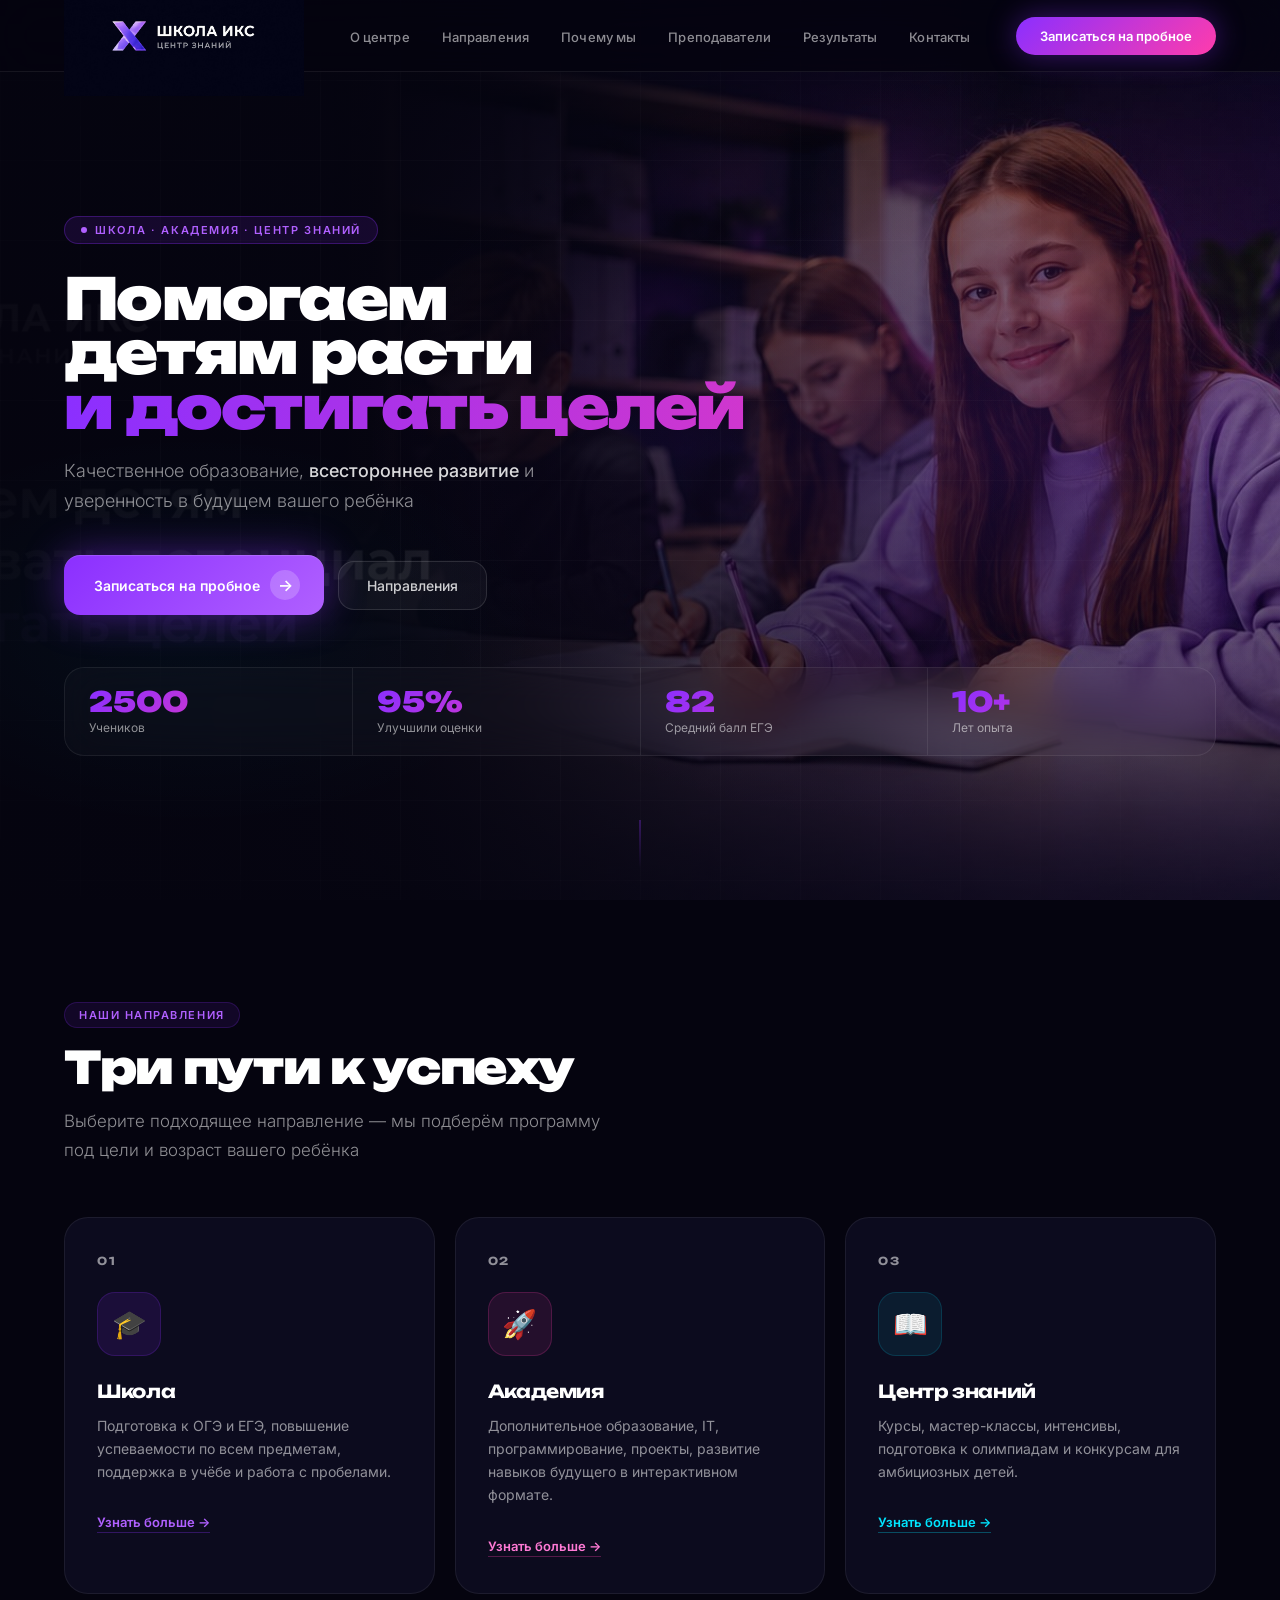
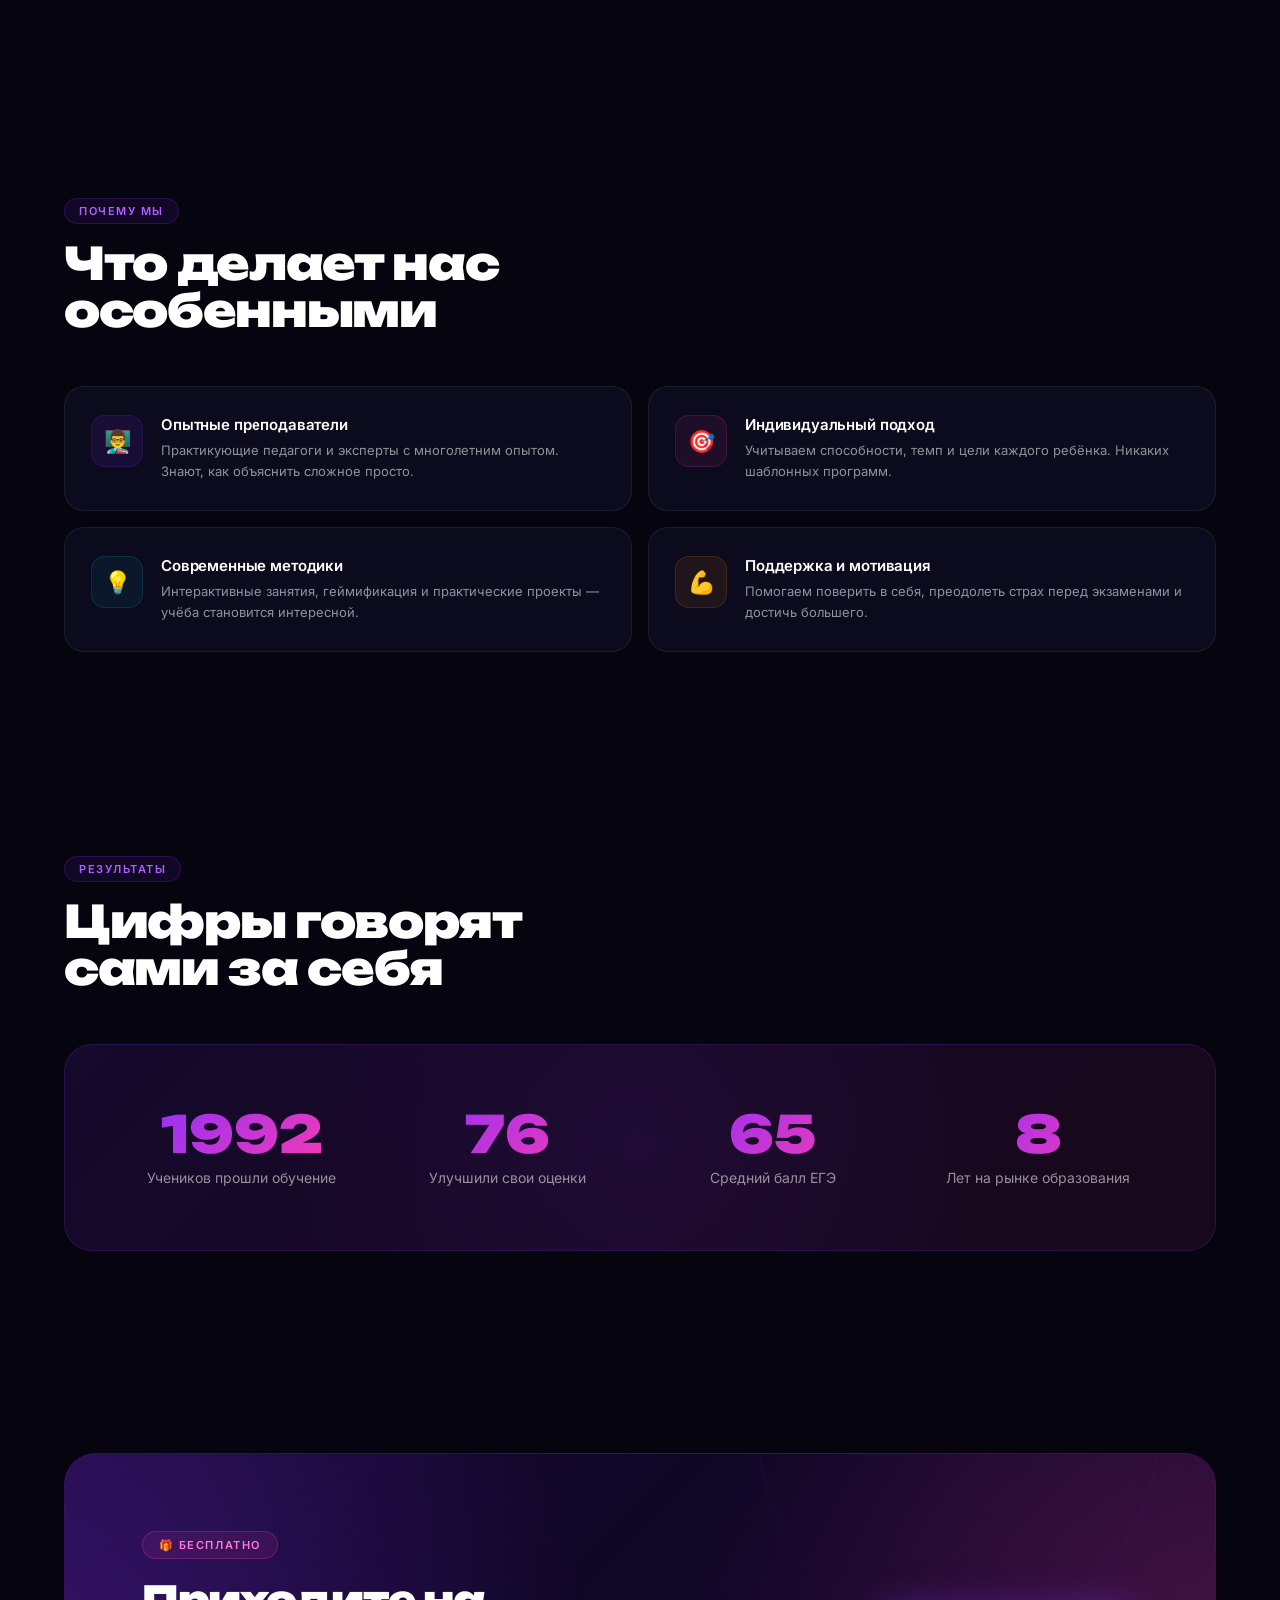
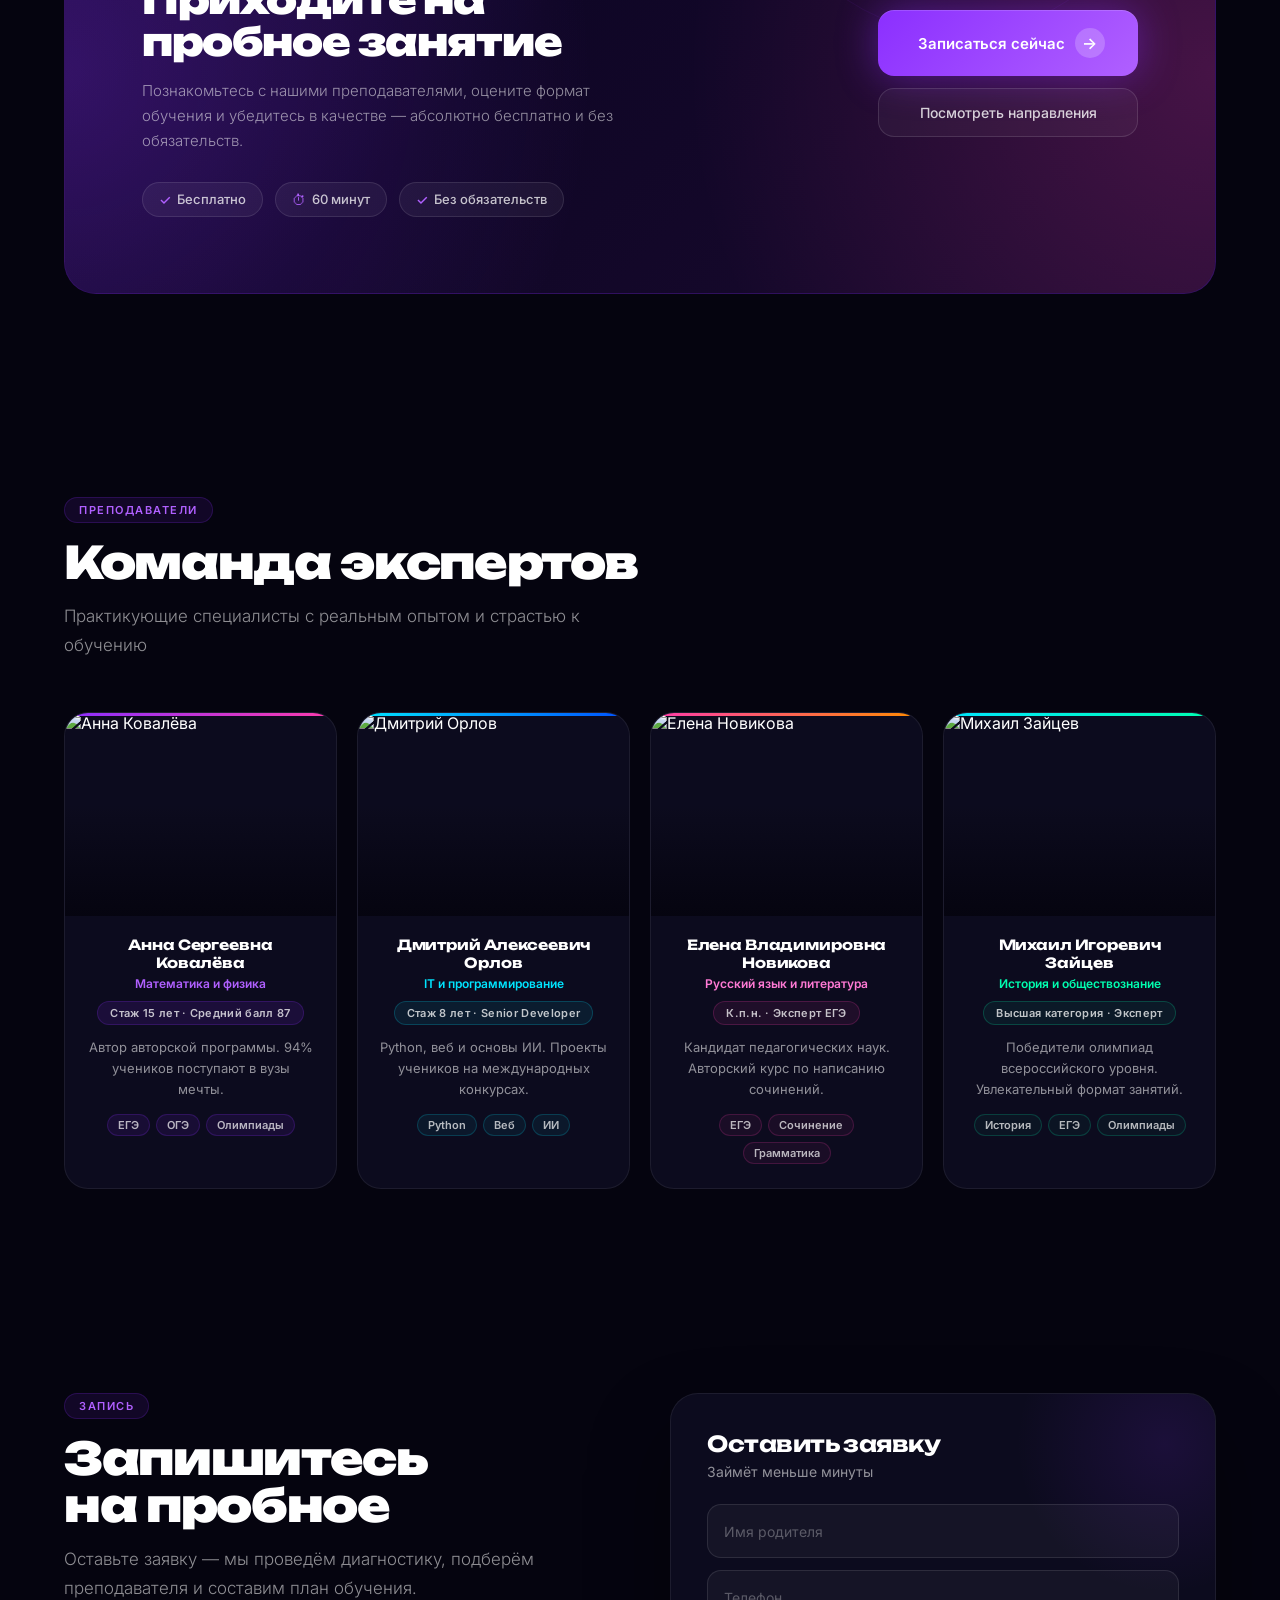
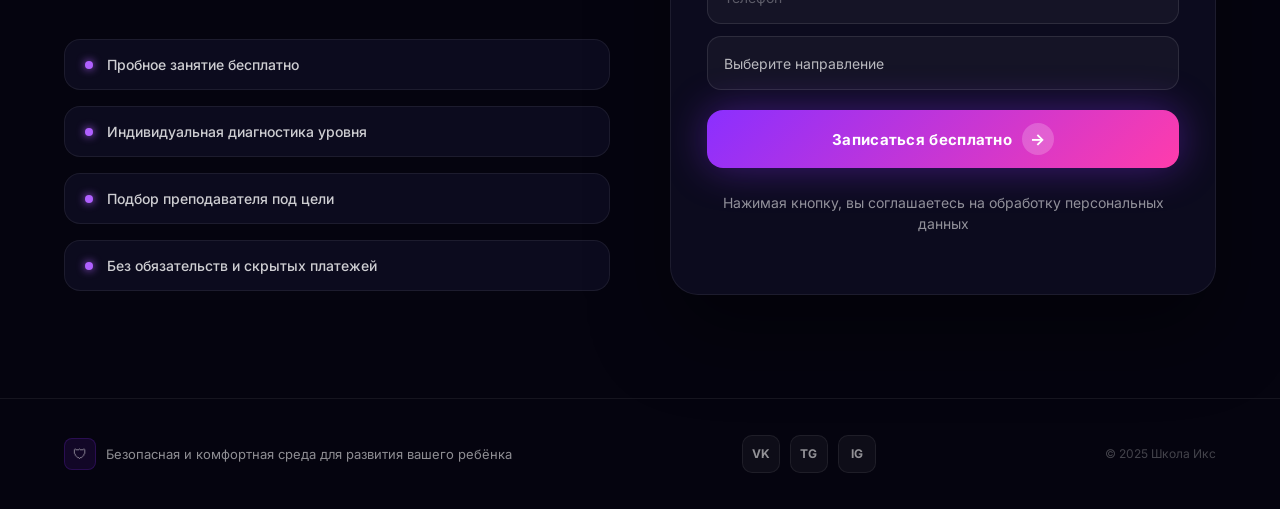
==== commit 25dba442: "Add files via upload" ====
--- a/index.html
+++ b/index.html
@@ -1,874 +1,1163 @@
 <!DOCTYPE html>
 <html lang="ru">
 <head>
-  <meta charset="UTF-8" />
-  <meta name="viewport" content="width=device-width, initial-scale=1.0" />
-  <title>Школа Икс — центр знаний</title>
-  <meta name="description" content="Школа Икс — школа, академия и центр знаний. ОГЭ/ЕГЭ, повышение успеваемости, IT-академия и курсы для детей." />
-  <link rel="icon" type="image/svg+xml" href="data:image/svg+xml,%3Csvg xmlns='http://www.w3.org/2000/svg' viewBox='0 0 64 64'%3E%3Crect width='64' height='64' rx='14' fill='%238f37ff'/%3E%3Cpath d='M17 17L47 47M47 17L17 47' stroke='white' stroke-width='8' stroke-linecap='round'/%3E%3C/svg%3E" />
-  <style>
-    /* ═══════════════════════════════
-       TOKENS
-    ═══════════════════════════════ */
-    :root {
-      --bg:        #080713;
-      --line:      rgba(255,255,255,.12);
-      --text:      #fff;
-      --muted:     rgba(255,255,255,.72);
-      --purple:    #a22cff;
-      --purple2:   #c15cff;
-      --shadow:    0 24px 80px rgba(0,0,0,.42);
-      --r:         14px;
-      --r-btn:     10px;
-      --ease:      .2s ease;
-
-      /* spacing scale */
-      --gap:       16px;
-      --section-y: clamp(24px, 4vw, 48px);
-    }
-
-    /* ═══════════════════════════════
-       RESET
-    ═══════════════════════════════ */
-    *, *::before, *::after { box-sizing: border-box; margin: 0; padding: 0; }
-    html  { scroll-behavior: smooth; -webkit-text-size-adjust: 100%; }
-    body  {
-      font-family: Arial, sans-serif;
-      color: var(--text);
-      line-height: 1.45;
-      background:
-        radial-gradient(circle at 90%  4%, rgba(149,43,255,.24), transparent 28%),
-        radial-gradient(circle at 16% 18%, rgba(82,48,180,.18),  transparent 28%),
-        linear-gradient(180deg,#070612 0%,#0a0817 50%,#080713 100%);
-    }
-    a   { color: inherit; text-decoration: none; }
-    img { display: block; max-width: 100%; }
-
-    /* ═══════════════════════════════
-       LAYOUT
-    ═══════════════════════════════ */
-    .container {
-      width: min(1320px, calc(100% - clamp(24px, 4vw, 56px)));
-      margin: 0 auto;
-    }
-
-    /* ═══════════════════════════════
-       TOPBAR / HEADER
-    ═══════════════════════════════ */
-    .topbar {
-      height: 72px;
-      border-bottom: 1px solid rgba(255,255,255,.10);
-      background: rgba(8,7,19,.80);
-      backdrop-filter: blur(18px);
-      -webkit-backdrop-filter: blur(18px);
-      position: sticky; top: 0; z-index: 100;
-    }
-    .header {
-      height: 72px;
-      display: flex; align-items: center;
-      justify-content: space-between; gap: 20px;
-    }
-
-    /* Logo */
-    .logo { display: flex; align-items: center; gap: 12px; flex-shrink: 0; }
-    .logo-mark {
-      width: 44px; height: 44px; flex-shrink: 0;
-      display: grid; place-items: center;
-      border-radius: 13px;
-      background: linear-gradient(135deg,#dcb9ff,#8f37ff 52%,#4e149e);
-      box-shadow: 0 0 28px rgba(162,44,255,.45), inset 0 0 14px rgba(255,255,255,.20);
-    }
-    .logo-mark svg { width: 26px; height: 26px; filter: drop-shadow(0 0 7px rgba(255,255,255,.40)); }
-    .logo-title    { font-size: clamp(18px,2.2vw,24px); line-height: .92; font-weight: 900; letter-spacing: -.04em; }
-    .logo-subtitle { margin-top: 4px; font-size: 10px; letter-spacing: .14em; color: rgba(255,255,255,.52); text-transform: uppercase; font-weight: 700; }
-
-    /* Nav */
-    .nav { display: flex; align-items: center; gap: clamp(18px,2.5vw,34px); font-size: 13px; font-weight: 800; color: rgba(255,255,255,.86); }
-    .nav a { transition: color var(--ease); white-space: nowrap; }
-    .nav a:hover { color: #cfa6ff; }
-
-    /* Hamburger */
-    .burger {
-      display: none; flex-direction: column; justify-content: center;
-      gap: 5px; width: 40px; height: 40px; cursor: pointer;
-      background: rgba(255,255,255,.06); border: 1px solid rgba(255,255,255,.14);
-      border-radius: 9px; padding: 0 10px; flex-shrink: 0;
-    }
-    .burger span {
-      display: block; height: 2px; background: #fff; border-radius: 2px;
-      transition: transform .3s ease, opacity .3s ease;
-    }
-    .burger.open span:nth-child(1) { transform: translateY(7px) rotate(45deg); }
-    .burger.open span:nth-child(2) { opacity: 0; }
-    .burger.open span:nth-child(3) { transform: translateY(-7px) rotate(-45deg); }
-
-    /* Mobile nav drawer */
-    .mobile-nav {
-      display: none; position: fixed; inset: 72px 0 0 0;
-      background: rgba(8,7,19,.97); backdrop-filter: blur(20px);
-      -webkit-backdrop-filter: blur(20px);
-      flex-direction: column; align-items: center;
-      justify-content: center; gap: 32px;
-      font-size: 20px; font-weight: 900; z-index: 99;
-    }
-    .mobile-nav.open { display: flex; }
-    .mobile-nav a { color: rgba(255,255,255,.88); transition: color var(--ease); }
-    .mobile-nav a:hover { color: #cfa6ff; }
-
-    /* ═══════════════════════════════
-       BUTTONS
-    ═══════════════════════════════ */
-    .btn {
-      min-height: 48px; padding: 0 clamp(18px,2vw,26px);
-      border-radius: var(--r-btn);
-      display: inline-flex; align-items: center; justify-content: center; gap: 10px;
-      border: 0; cursor: pointer;
-      font-size: clamp(13px,1.2vw,14px); font-weight: 900; white-space: nowrap;
-      transition: transform var(--ease), box-shadow var(--ease), border-color var(--ease);
-      font-family: Arial, sans-serif;
-    }
-    .btn-primary {
-      color: #fff;
-      background: linear-gradient(135deg,#bf35ff,#842dff);
-      box-shadow: 0 16px 44px rgba(162,44,255,.32);
-    }
-    .btn-primary:hover { transform: translateY(-2px); box-shadow: 0 22px 60px rgba(162,44,255,.46); }
-    .btn-outline {
-      color: #fff;
-      background: rgba(255,255,255,.045);
-      border: 1px solid rgba(255,255,255,.22);
-    }
-    .btn-outline:hover { transform: translateY(-2px); border-color: rgba(196,110,255,.65); }
-    .btn-circle {
-      width: 32px; height: 32px; border-radius: 999px; flex-shrink: 0;
-      display: inline-flex; align-items: center; justify-content: center;
-      background: #fff; color: #8a2fff; font-size: 18px; margin-right: -8px;
-    }
-
-    /* ═══════════════════════════════
-       HERO
-    ═══════════════════════════════ */
-    .hero {
-      position: relative; min-height: clamp(300px,50vw,420px);
-      overflow: hidden; border-bottom: 1px solid rgba(255,255,255,.08);
-      background: #070612;
-    }
-    .hero-bg, .hero-slide { position: absolute; inset: 0; }
-    .hero-slide {
-      background-size: cover; background-position: center;
-      opacity: 0; animation: heroShow 18s infinite; transform: scale(1.03);
-    }
-    .hero-slide:nth-child(1){ background-image:url('https://images.unsplash.com/photo-1588072432836-e10032774350?auto=format&fit=crop&w=1800&q=85'); animation-delay:0s; }
-    .hero-slide:nth-child(2){ background-image:url('https://images.unsplash.com/photo-1509062522246-3755977927d7?auto=format&fit=crop&w=1800&q=85'); animation-delay:6s; }
-    .hero-slide:nth-child(3){ background-image:url('https://images.unsplash.com/photo-1524995997946-a1c2e315a42f?auto=format&fit=crop&w=1800&q=85'); animation-delay:12s; }
-    @keyframes heroShow{
-      0%,43%,100%{ opacity:0; }
-      8%,33%     { opacity:1; }
-    }
-    .hero::before{
-      content:""; position:absolute; inset:0; z-index:1;
-      background:
-        linear-gradient(90deg,#090817 0%,rgba(9,8,23,.98) 30%,rgba(9,8,23,.55) 60%,rgba(9,8,23,.15) 100%),
-        linear-gradient(180deg,rgba(6,5,16,.08),rgba(6,5,16,.72)),
-        radial-gradient(circle at 90% 44%,rgba(169,52,255,.38),transparent 22%);
-    }
-    .hero::after{
-      content:"X"; position:absolute; right: clamp(20px,7vw,88px); top:40px; z-index:2;
-      font-size: clamp(60px,10vw,110px); line-height:1; font-weight:900;
-      color:rgba(224,191,255,.88);
-      text-shadow:0 0 15px rgba(180,62,255,.95),0 0 46px rgba(180,62,255,.95);
-      transform:rotate(-5deg); opacity:.90;
-    }
-    .hero-inner{ position:relative; z-index:3; padding: clamp(32px,5vw,52px) 0 clamp(28px,4vw,44px); }
-    .eyebrow{
-      font-size: clamp(10px,1.2vw,15px); letter-spacing:.30em; text-transform:uppercase;
-      color:rgba(255,255,255,.66); font-weight:900; margin-bottom:12px;
-    }
-    h1{
-      max-width: clamp(300px,55vw,660px);
-      font-size: clamp(34px,5.2vw,62px);
-      line-height:.98; letter-spacing:-.055em; font-weight:900; margin-bottom:14px;
-    }
-    .gradient-text{ display:block; color:#a86aff; text-shadow:0 0 20px rgba(162,44,255,.16); }
-    .hero-text{ max-width: clamp(280px,45vw,560px); color:rgba(255,255,255,.84); font-size:clamp(15px,1.5vw,18px); margin-bottom:20px; }
-    .hero-actions{ display:flex; gap:14px; flex-wrap:wrap; align-items:center; }
-
-    /* ═══════════════════════════════
-       SECTION SHARED
-    ═══════════════════════════════ */
-    .section { padding: var(--section-y) 0; }
-    .section-title{ text-align:center; font-size:clamp(16px,1.8vw,20px); font-weight:900; margin-bottom:clamp(12px,2vw,20px); }
-
-    /* ═══════════════════════════════
-       DIRECTIONS
-    ═══════════════════════════════ */
-    .direction-grid{ display:grid; grid-template-columns:repeat(3,1fr); gap:var(--gap); }
-    .direction-card{
-      min-height:clamp(140px,16vw,180px); position:relative; overflow:hidden;
-      border:1px solid rgba(255,255,255,.11); border-radius:var(--r);
-      padding: clamp(18px,2.2vw,26px) clamp(18px,2.2vw,28px);
-      background:linear-gradient(135deg,rgba(174,31,199,.66),rgba(65,22,112,.78));
-      box-shadow:var(--shadow);
-      transition:transform var(--ease), border-color var(--ease);
-      cursor:pointer;
-    }
-    .direction-card:nth-child(2){ background:linear-gradient(135deg,rgba(86,38,154,.76),rgba(39,27,91,.82)); }
-    .direction-card:nth-child(3){ background:linear-gradient(135deg,rgba(19,58,157,.86),rgba(17,26,78,.90)); }
-    .direction-card:hover{ transform:translateY(-5px); border-color:rgba(204,120,255,.64); }
-    .direction-icon{
-      width:clamp(60px,7vw,86px); height:clamp(60px,7vw,86px);
-      border-radius:999px; display:grid; place-items:center;
-      font-size:clamp(26px,3.5vw,38px); position:absolute; left:clamp(16px,2vw,28px); top:clamp(16px,2.5vw,30px);
-      background:radial-gradient(circle,rgba(212,98,255,.40),rgba(85,31,143,.92));
-      box-shadow:0 0 28px rgba(187,55,255,.36),inset 0 0 24px rgba(255,255,255,.09);
-    }
-    .direction-card:nth-child(3) .direction-icon{
-      background:radial-gradient(circle,rgba(93,111,255,.42),rgba(18,41,137,.92));
-      box-shadow:0 0 28px rgba(57,85,255,.34),inset 0 0 24px rgba(255,255,255,.09);
-    }
-    .direction-content{ margin-left: clamp(74px,8vw,120px); position:relative; z-index:1; }
-    .direction-card h3{ font-size:clamp(15px,1.8vw,20px); text-transform:uppercase; letter-spacing:.04em; margin-bottom:8px; }
-    .direction-card p { font-size:clamp(13px,1.3vw,15px); color:rgba(255,255,255,.78); }
-    .mini-btn{ display:inline-flex; margin-top:12px; padding:7px 12px; border-radius:8px; background:rgba(255,255,255,.12); color:#fff; font-size:13px; font-weight:800; transition:background var(--ease); }
-    .mini-btn:hover{ background:rgba(255,255,255,.22); }
-
-    /* ═══════════════════════════════
-       INFO GRID (why / stats / trial)
-    ═══════════════════════════════ */
-    .info-grid{ display:grid; grid-template-columns:1.12fr .82fr .95fr; gap:var(--gap); }
-    .glass-card{
-      border:1px solid rgba(255,255,255,.10);
-      background:rgba(255,255,255,.035);
-      border-radius:12px; padding:clamp(16px,2vw,22px);
-      box-shadow:0 16px 50px rgba(0,0,0,.24);
-      backdrop-filter:blur(16px); -webkit-backdrop-filter:blur(16px);
-    }
-    .glass-card h2{ font-size:clamp(15px,1.6vw,19px); line-height:1.15; margin-bottom:clamp(12px,1.6vw,18px); }
-
-    .why-grid{ display:grid; grid-template-columns:1fr 1fr; gap:clamp(14px,1.8vw,20px); }
-    .why-item{ display:grid; grid-template-columns:44px 1fr; gap:10px; align-items:start; }
-    .why-icon{ width:40px; height:40px; border-radius:11px; display:grid; place-items:center; background:rgba(169,75,255,.22); font-size:18px; flex-shrink:0; }
-    .why-item strong{ display:block; font-size:13px; margin-bottom:2px; }
-    .why-item p     { color:rgba(255,255,255,.66); font-size:13px; }
-
-    .stats-grid{ display:grid; grid-template-columns:1fr 1fr; gap:clamp(18px,2.5vw,28px); }
-    .stat-num  { font-size:clamp(24px,2.8vw,31px); line-height:1; font-weight:900; color:#af58ff; }
-    .stat-label{ color:rgba(255,255,255,.60); font-size:13px; margin-top:3px; }
-
-    .trial-card p{ color:rgba(255,255,255,.72); font-size:13px; margin-bottom:16px; }
-    .trial-points{ display:flex; flex-wrap:wrap; gap:14px; color:rgba(255,255,255,.80); font-size:13px; margin-bottom:20px; }
-    .trial-points span::before{ content:"✓"; color:#b86cff; margin-right:6px; font-weight:900; }
-
-    /* ═══════════════════════════════
-       TEACHERS
-    ═══════════════════════════════ */
-    .teachers-grid{
-      display: grid;
-      grid-template-columns: repeat(4,1fr);
-      gap: clamp(14px,1.8vw,22px);
-    }
-
-    .teacher-card{
-      position: relative;
-      overflow: hidden;
-      border: 1px solid rgba(255,255,255,.11);
-      border-radius: 18px;
-      background: rgba(255,255,255,.038);
-      backdrop-filter: blur(14px);
-      -webkit-backdrop-filter: blur(14px);
-      box-shadow: 0 20px 60px rgba(0,0,0,.40);
-      transition: transform var(--ease), border-color var(--ease), box-shadow var(--ease);
-      display: flex;
-      flex-direction: column;
-    }
-    .teacher-card:hover{
-      transform: translateY(-7px);
-      border-color: rgba(196,110,255,.50);
-      box-shadow: 0 32px 80px rgba(162,44,255,.22);
-    }
-
-    /* ── Photo banner (top half) ── */
-    .teacher-photo-banner{
-      position: relative;
-      width: 100%;
-      /* 4:3 aspect so photo is tall enough to read the face */
-      padding-top: 75%;
-      overflow: hidden;
-      border-radius: 18px 18px 0 0;
-      flex-shrink: 0;
-    }
-    .teacher-photo-banner img{
-      position: absolute;
-      inset: 0;
-      width: 100%; height: 100%;
-      object-fit: cover;
-      object-position: center 15%;   /* keep face in frame */
-      transition: transform .45s ease;
-    }
-    .teacher-card:hover .teacher-photo-banner img{ transform: scale(1.05); }
-
-    /* colour overlay tint per card */
-    .teacher-photo-banner::after{
-      content:"";
-      position:absolute; inset:0;
-      background: linear-gradient(
-        to bottom,
-        transparent 40%,
-        rgba(12,6,28,.92) 100%
-      );
-      pointer-events: none;
-    }
-
-    /* accent stripe: replaces old ::before on card */
-    .teacher-photo-banner::before{
-      content:""; position:absolute;
-      top:0; left:0; right:0; height:4px; z-index:2;
-      background: linear-gradient(90deg,#bf35ff,#842dff);
-      border-radius: 18px 18px 0 0;
-    }
-    .teacher-card:nth-child(2) .teacher-photo-banner::before{ background:linear-gradient(90deg,#3a7bd5,#1e3fa6); }
-    .teacher-card:nth-child(3) .teacher-photo-banner::before{ background:linear-gradient(90deg,#1abcb0,#0d6e68); }
-    .teacher-card:nth-child(4) .teacher-photo-banner::before{ background:linear-gradient(90deg,#e05fa0,#8c1a4b); }
-
-    /* ── Text body ── */
-    .teacher-body{
-      padding: 20px clamp(16px,2vw,24px) clamp(20px,2.2vw,26px);
-      text-align: center;
-      flex: 1;
-      display: flex; flex-direction: column; align-items: center;
-    }
-    .teacher-name{
-      font-size: clamp(14px,1.25vw,17px);
-      font-weight: 900; margin-bottom: 4px; line-height: 1.25;
-    }
-    .teacher-role{
-      font-size: clamp(12px,1vw,13px);
-      color: #c47aff; font-weight: 700; margin-bottom: 10px;
-    }
-    .teacher-card:nth-child(2) .teacher-role{ color:#7ca3f0; }
-    .teacher-card:nth-child(3) .teacher-role{ color:#3ccfc6; }
-    .teacher-card:nth-child(4) .teacher-role{ color:#f07ab0; }
-
-    .teacher-exp{
-      display: inline-block;
-      font-size: clamp(10px,.95vw,12px); font-weight: 800; letter-spacing:.03em;
-      padding: 4px 12px; border-radius: 999px; margin-bottom: 12px;
-      background: rgba(162,44,255,.16); border:1px solid rgba(162,44,255,.30);
-      color: rgba(255,255,255,.82);
-    }
-    .teacher-card:nth-child(2) .teacher-exp{ background:rgba(58,123,213,.16); border-color:rgba(58,123,213,.30); }
-    .teacher-card:nth-child(3) .teacher-exp{ background:rgba(26,188,176,.14); border-color:rgba(26,188,176,.30); }
-    .teacher-card:nth-child(4) .teacher-exp{ background:rgba(224,95,160,.14); border-color:rgba(224,95,160,.30); }
-
-    .teacher-desc{
-      font-size: clamp(12px,1.05vw,14px);
-      color: rgba(255,255,255,.66); line-height: 1.6;
-      margin-bottom: 16px; flex:1;
-    }
-    .teacher-tags{ display:flex; flex-wrap:wrap; justify-content:center; gap:7px; }
-    .tag{
-      padding: 4px 11px; border-radius: 999px;
-      font-size: clamp(10px,.9vw,12px); font-weight: 700;
-      background: rgba(162,44,255,.16); border:1px solid rgba(162,44,255,.30);
-      color: rgba(255,255,255,.82);
-    }
-    .teacher-card:nth-child(2) .tag{ background:rgba(58,123,213,.16); border-color:rgba(58,123,213,.30); }
-    .teacher-card:nth-child(3) .tag{ background:rgba(26,188,176,.14); border-color:rgba(26,188,176,.30); }
-    .teacher-card:nth-child(4) .tag{ background:rgba(224,95,160,.14); border-color:rgba(224,95,160,.30); }
-
-    /* ═══════════════════════════════
-       FORM
-    ═══════════════════════════════ */
-    .form-wrap{ display:grid; grid-template-columns:.9fr 1.1fr; gap:var(--gap); }
-    .form-copy h2{ font-size:clamp(24px,3vw,34px); line-height:1; letter-spacing:-.04em; margin-bottom:12px; }
-    .form-copy p { color:rgba(255,255,255,.72); font-size:clamp(14px,1.4vw,17px); }
-    .form-note{
-      margin-top:16px; padding:14px;
-      border:1px solid rgba(255,255,255,.10); border-radius:12px;
-      background:rgba(255,255,255,.05); color:rgba(255,255,255,.74); font-size:13px;
-    }
-    .form-card{ padding:clamp(18px,2.2vw,26px); border-radius:16px; background:rgba(255,255,255,.95); color:#161022; box-shadow:var(--shadow); }
-    .form-card h3{ font-size:clamp(20px,2.2vw,26px); margin-bottom:4px; }
-    .form-card > p{ color:#6b6478; font-size:14px; }
-    form{ display:grid; gap:11px; margin-top:16px; }
-    .subject-field            { display:none; }
-    .subject-field.is-visible { display:block; }
-    input, select{
-      width:100%; height:52px;
-      border:1px solid rgba(24,18,37,.14); border-radius:11px;
-      background:#fff; color:#181225; padding:0 14px;
-      outline:none; font:inherit; font-size:15px;
-      transition:border-color .18s, box-shadow .18s;
-    }
-    input:focus, select:focus{ border-color:var(--purple); box-shadow:0 0 0 4px rgba(162,44,255,.12); }
-    .policy{ color:#8f879d; font-size:12px; text-align:center; }
-
-    /* ═══════════════════════════════
-       FOOTER STRIP
-    ═══════════════════════════════ */
-    .safe-strip{
-      margin: 0 0 18px; padding: clamp(14px,2vw,20px) clamp(16px,2.5vw,28px);
-      display:flex; justify-content:space-between; align-items:center; gap:16px;
-      border-radius:var(--r); border:1px solid rgba(255,255,255,.08);
-      background:rgba(255,255,255,.045); color:rgba(255,255,255,.68); font-size:14px;
-    }
-    .socials{ display:flex; gap:clamp(14px,2vw,22px); font-weight:900; }
-    footer{ padding:10px 0 24px; color:rgba(255,255,255,.46); font-size:13px; }
-    .footer-content{ display:flex; justify-content:space-between; align-items:center; gap:16px; }
-
-    /* ═══════════════════════════════
-       ── RESPONSIVE ──
-       1. ≤ 1180px  tablet landscape
-       2. ≤  900px  tablet portrait
-       3. ≤  640px  large phone
-       4. ≤  420px  small phone
-    ═══════════════════════════════ */
-
-    /* ─────────────────────────────
-       RESPONSIVE
-       1280  laptop (4 cols teachers)
-       1080  small laptop (2 cols teachers)
-        900  tablet portrait
-        640  large phone
-        420  small phone
-    ───────────────────────────── */
-
-    /* 1280 – small laptops: nav stays, teachers go 2×2 */
-    @media (max-width:1280px){
-      .teachers-grid{ grid-template-columns:repeat(2,1fr); }
-      /* make photo a bit shorter on smaller desktop */
-      .teacher-photo-banner{ padding-top:62%; }
-    }
-
-    /* 1080 – hide desktop nav, show burger */
-    @media (max-width:1080px){
-      .nav         { display:none; }
-      .burger      { display:flex; }
-      .desktop-btn { display:none; }
-    }
-
-    /* 900 – tablet portrait */
-    @media (max-width:900px){
-      .direction-grid            { grid-template-columns:1fr; }
-      .info-grid                 { grid-template-columns:1fr; }
-      .form-wrap                 { grid-template-columns:1fr; }
-      .direction-content         { margin-left:clamp(68px,10vw,112px); }
-      .hero::after               { display:none; }
-      /* 2-col teacher grid already set above; keep it */
-    }
-
-    /* 640 – large phone */
-    @media (max-width:640px){
-      :root{ --gap:12px; --section-y:18px; }
-      .hero-inner          { padding:40px 0 28px; }
-      h1                   { font-size:clamp(30px,9vw,48px); }
-      .eyebrow             { font-size:10px; letter-spacing:.16em; }
-      .hero-text           { font-size:15px; }
-      .hero-actions        { flex-direction:column; align-items:stretch; }
-      .hero-actions .btn   { justify-content:center; }
-
-      /* teachers: 2 cols on large phones, photo aspect shorter */
-      .teachers-grid       { grid-template-columns:repeat(2,1fr); gap:10px; }
-      .teacher-photo-banner{ padding-top:70%; }
-      .teacher-body        { padding-top:20px; }
-      .teacher-name        { font-size:13px; }
-
-      .why-grid            { grid-template-columns:1fr; }
-      .stats-grid          { grid-template-columns:1fr 1fr; }
-      .direction-content   { margin-left:0; padding-top:calc(clamp(58px,7vw,86px) + 12px); }
-      .direction-card      { min-height:220px; }
-      .safe-strip          { flex-direction:column; align-items:flex-start; }
-      .footer-content      { flex-direction:column; align-items:flex-start; }
-    }
-
-    /* 480 – medium phone: teachers go 1 col so each card is legible */
-    @media (max-width:480px){
-      .teachers-grid       { grid-template-columns:1fr; }
-      .teacher-photo-banner{ padding-top:55%; }
-      .teacher-body        { padding-top:20px; }
-      .teacher-name        { font-size:15px; }
-      .teacher-desc        { font-size:13px; }
-    }
-
-    /* 420 – small phone */
-    @media (max-width:420px){
-      .logo-title    { font-size:17px; }
-      .logo-mark     { width:38px; height:38px; }
-      .logo-subtitle { display:none; }
-      .stats-grid    { grid-template-columns:1fr; }
-      h1             { font-size:clamp(26px,10vw,42px); }
-    }
-  </style>
+<meta charset="UTF-8"/>
+<meta name="viewport" content="width=device-width,initial-scale=1.0"/>
+<title>ШКОЛА ИКС — Центр Знаний</title>
+<link rel="preconnect" href="https://fonts.googleapis.com"/>
+<link href="https://fonts.googleapis.com/css2?family=Unbounded:wght@400;600;700;900&family=Inter:wght@300;400;500;600&display=swap" rel="stylesheet"/>
+<style>
+*,*::before,*::after{box-sizing:border-box;margin:0;padding:0}
+:root{
+  --bg:#05040f;
+  --surface:#0c0b1e;
+  --surface2:#11102a;
+  --purple:#8b2fff;
+  --purple2:#b060ff;
+  --pink:#ff3cac;
+  --cyan:#00e5ff;
+  --text:#fff;
+  --muted:rgba(255,255,255,.55);
+  --border:rgba(255,255,255,.07);
+  --glow-purple:0 0 80px rgba(139,47,255,.35);
+  --glow-pink:0 0 60px rgba(255,60,172,.3);
+}
+
+html{scroll-behavior:smooth}
+body{
+  font-family:'Inter',sans-serif;
+  background:var(--bg);
+  color:var(--text);
+  overflow-x:hidden;
+}
+a{color:inherit;text-decoration:none}
+img{display:block;max-width:100%}
+
+/* ── CANVAS BG ── */
+#bgCanvas{
+  position:fixed;inset:0;z-index:0;
+  pointer-events:none;opacity:.25;
+}
+
+/* ── NAV ── */
+nav{
+  position:fixed;top:0;left:0;right:0;z-index:200;
+  height:72px;
+  display:flex;align-items:center;
+  padding:0 clamp(20px,5vw,64px);
+  background:rgba(5,4,15,.7);
+  backdrop-filter:blur(24px);
+  border-bottom:1px solid var(--border);
+  transition:background .3s;
+}
+.nav-inner{
+  width:100%;max-width:1400px;margin:0 auto;
+  display:flex;align-items:center;justify-content:space-between;gap:24px;
+}
+
+/* LOGO */
+.logo{display:flex;align-items:center;flex-shrink:0}
+
+/* NAV LINKS */
+.nav-links{display:flex;gap:32px;list-style:none}
+.nav-links a{font-size:13px;font-weight:500;color:var(--muted);transition:color .2s;letter-spacing:.01em}
+.nav-links a:hover{color:#fff}
+
+/* CTA BTN */
+.btn-cta{
+  display:flex;align-items:center;gap:8px;
+  padding:11px 24px;border-radius:999px;
+  background:linear-gradient(135deg,#8b2fff,#ff3cac);
+  font-size:13px;font-weight:600;color:#fff;
+  box-shadow:0 0 30px rgba(139,47,255,.4);
+  transition:all .25s;border:none;cursor:pointer;
+  font-family:'Inter',sans-serif;
+}
+.btn-cta:hover{transform:translateY(-2px);box-shadow:0 0 50px rgba(139,47,255,.6)}
+
+.burger{display:none;flex-direction:column;gap:5px;cursor:pointer;padding:8px;background:rgba(255,255,255,.06);border:1px solid var(--border);border-radius:10px}
+.burger span{display:block;width:22px;height:2px;background:#fff;border-radius:2px;transition:.3s}
+.burger.open span:nth-child(1){transform:translateY(7px) rotate(45deg)}
+.burger.open span:nth-child(2){opacity:0}
+.burger.open span:nth-child(3){transform:translateY(-7px) rotate(-45deg)}
+
+.mobile-drawer{
+  display:none;position:fixed;inset:72px 0 0;z-index:190;
+  background:rgba(5,4,15,.97);backdrop-filter:blur(30px);
+  flex-direction:column;align-items:center;justify-content:center;gap:36px;
+}
+.mobile-drawer.open{display:flex}
+.mobile-drawer a{font-family:'Unbounded';font-size:18px;font-weight:600;color:var(--muted);transition:color .2s}
+.mobile-drawer a:hover{color:#fff}
+
+/* ── HERO ── */
+.hero{
+  position:relative;min-height:100svh;
+  display:flex;align-items:center;
+  padding-top:72px;overflow:hidden;
+}
+
+
+/* ── HERO PHOTO ── */
+.hero-photo{
+  position:absolute;inset:0;z-index:0;
+  overflow:hidden;
+}
+.hero-photo img{
+  width:100%;height:100%;
+  object-fit:cover;
+  object-position:center center;
+  display:block;
+}
+.hero-photo::after{
+  content:'';position:absolute;inset:0;
+  background:
+    linear-gradient(90deg, rgba(5,4,15,.97) 0%, rgba(5,4,15,.88) 32%, rgba(5,4,15,.55) 60%, rgba(5,4,15,.15) 100%),
+    linear-gradient(180deg, rgba(5,4,15,.2) 0%, rgba(5,4,15,.5) 100%),
+    radial-gradient(ellipse 50% 60% at 80% 50%, rgba(139,47,255,.22), transparent 55%);
+}
+
+/* mesh gradient */
+.hero-mesh{
+  position:absolute;inset:0;z-index:1;pointer-events:none;
+  background:
+    radial-gradient(ellipse 60% 60% at 70% 50%, rgba(139,47,255,.08) 0%, transparent 70%),
+    radial-gradient(ellipse 40% 50% at 85% 30%, rgba(255,60,172,.06) 0%, transparent 60%),
+    radial-gradient(ellipse 50% 40% at 15% 70%, rgba(0,229,255,.04) 0%, transparent 55%);
+}
+
+/* decorative grid lines */
+.hero-grid{
+  position:absolute;inset:0;z-index:1;pointer-events:none;
+  background-image:
+    linear-gradient(rgba(255,255,255,.025) 1px, transparent 1px),
+    linear-gradient(90deg, rgba(255,255,255,.025) 1px, transparent 1px);
+  background-size:80px 80px;
+  mask-image:radial-gradient(ellipse 80% 80% at 50% 50%, black 30%, transparent 100%);
+}
+
+.hero-content{
+  position:relative;z-index:3;
+  max-width:1400px;width:100%;margin:0 auto;
+  padding:0 clamp(20px,5vw,64px);
+  display:flex;flex-direction:column;justify-content:center;
+}
+
+/* LEFT */
+.hero-left{}
+.hero-eyebrow{
+  display:inline-flex;align-items:center;gap:8px;
+  padding:6px 16px;border-radius:999px;
+  background:rgba(139,47,255,.12);border:1px solid rgba(139,47,255,.3);
+  font-size:11px;font-weight:600;letter-spacing:.15em;text-transform:uppercase;
+  color:var(--purple2);margin-bottom:28px;
+}
+.hero-eyebrow .dot{width:6px;height:6px;border-radius:50%;background:var(--purple2);animation:blink 1.5s ease-in-out infinite}
+@keyframes blink{0%,100%{opacity:1}50%{opacity:.3}}
+
+h1{
+  font-family:'Unbounded';
+  font-size:clamp(36px,4.5vw,66px);
+  font-weight:900;
+  line-height:.95;
+  letter-spacing:-.03em;
+  margin-bottom:20px;
+}
+.h1-line1{display:block;color:#fff}
+.h1-line2{display:block;color:#fff}
+.h1-line3{
+  display:block;
+  background:linear-gradient(90deg,#8b2fff,#ff3cac,#ff8c00);
+  background-size:200% 100%;
+  -webkit-background-clip:text;
+  -webkit-text-fill-color:transparent;
+  background-clip:text;
+  animation:gradShift 4s ease infinite;
+}
+@keyframes gradShift{0%,100%{background-position:0% 50%}50%{background-position:100% 50%}}
+
+.hero-sub{
+  font-size:clamp(15px,1.5vw,18px);color:var(--muted);
+  line-height:1.65;max-width:480px;margin-bottom:40px;font-weight:300;
+}
+.hero-sub strong{color:rgba(255,255,255,.85);font-weight:500}
+
+.hero-actions{display:flex;gap:14px;flex-wrap:wrap;align-items:center;margin-bottom:52px}
+
+.btn-primary{
+  display:inline-flex;align-items:center;gap:10px;
+  padding:15px 30px;border-radius:16px;
+  background:linear-gradient(135deg,#8b2fff,#b060ff);
+  color:#fff;font-size:14px;font-weight:600;
+  box-shadow:0 0 40px rgba(139,47,255,.45),inset 0 1px 0 rgba(255,255,255,.15);
+  transition:all .25s;border:none;cursor:pointer;font-family:'Inter',sans-serif;
+}
+.btn-primary:hover{transform:translateY(-3px);box-shadow:0 0 70px rgba(139,47,255,.7),inset 0 1px 0 rgba(255,255,255,.2)}
+.btn-primary .ico{
+  width:30px;height:30px;border-radius:50%;
+  background:rgba(255,255,255,.2);
+  display:flex;align-items:center;justify-content:center;
+  font-size:16px;margin-right:-6px;
+}
+
+.btn-ghost{
+  display:inline-flex;align-items:center;gap:8px;
+  padding:15px 28px;border-radius:16px;
+  background:rgba(255,255,255,.04);
+  border:1px solid rgba(255,255,255,.12);
+  color:rgba(255,255,255,.8);font-size:14px;font-weight:500;
+  transition:all .25s;cursor:pointer;font-family:'Inter',sans-serif;
+}
+.btn-ghost:hover{background:rgba(255,255,255,.08);border-color:rgba(255,255,255,.25);transform:translateY(-2px)}
+
+/* STATS ROW */
+.hero-stats{
+  display:flex;gap:0;
+  border:1px solid var(--border);border-radius:20px;
+  background:rgba(255,255,255,.025);
+  backdrop-filter:blur(20px);
+  overflow:hidden;
+}
+.stat-item{
+  flex:1;padding:20px 24px;
+  border-right:1px solid var(--border);
+  transition:background .2s;
+}
+.stat-item:last-child{border-right:none}
+.stat-item:hover{background:rgba(139,47,255,.06)}
+.stat-num{
+  font-family:'Unbounded';font-size:clamp(20px,2.2vw,28px);font-weight:900;
+  background:linear-gradient(135deg,#8b2fff,#ff3cac);
+  -webkit-background-clip:text;-webkit-text-fill-color:transparent;background-clip:text;
+  line-height:1;margin-bottom:4px;
+}
+.stat-label{font-size:12px;color:var(--muted);font-weight:400}
+
+/* RIGHT — 3D card visual */
+.hero-right{
+  position:relative;display:flex;align-items:center;justify-content:center;
+}
+.hero-visual{
+  position:relative;width:100%;max-width:500px;
+  aspect-ratio:4/3.2;
+}
+
+/* main card */
+.vis-card{
+  position:absolute;inset:0;
+  background:linear-gradient(135deg, rgba(139,47,255,.15), rgba(255,60,172,.08));
+  border:1px solid rgba(139,47,255,.25);
+  border-radius:28px;
+  backdrop-filter:blur(20px);
+  overflow:hidden;
+  box-shadow:var(--glow-purple),0 40px 80px rgba(0,0,0,.5);
+}
+.vis-card-inner{
+  position:absolute;inset:0;
+  background:
+    radial-gradient(circle at 80% 20%, rgba(255,60,172,.18), transparent 40%),
+    radial-gradient(circle at 20% 80%, rgba(139,47,255,.2), transparent 40%);
+}
+.vis-x{
+  position:absolute;right:32px;top:50%;transform:translateY(-50%);
+  font-family:'Unbounded';font-size:clamp(80px,12vw,140px);font-weight:900;
+  color:transparent;
+  -webkit-text-stroke:2px rgba(255,255,255,.15);
+  filter:drop-shadow(0 0 30px rgba(139,47,255,.8));
+  user-select:none;line-height:1;
+}
+.vis-x-inner{
+  background:linear-gradient(135deg,rgba(139,47,255,.6),rgba(255,60,172,.6));
+  -webkit-background-clip:text;-webkit-text-fill-color:transparent;background-clip:text;
+  -webkit-text-stroke:0;filter:none;
+  font-family:'Unbounded';font-size:clamp(80px,12vw,140px);font-weight:900;
+}
+
+/* floating badges */
+.badge-float{
+  position:absolute;
+  display:flex;align-items:center;gap:8px;
+  padding:10px 16px;border-radius:14px;
+  background:rgba(10,9,24,.85);
+  border:1px solid rgba(139,47,255,.3);
+  backdrop-filter:blur(20px);
+  box-shadow:0 8px 32px rgba(0,0,0,.4),var(--glow-purple);
+  font-size:13px;font-weight:600;
+  animation:floatY 3s ease-in-out infinite;
+}
+.badge-float:nth-child(2){animation-delay:.5s}
+.badge-float:nth-child(3){animation-delay:1s}
+.badge-float:nth-child(4){animation-delay:1.5s}
+@keyframes floatY{0%,100%{transform:translateY(0)}50%{transform:translateY(-8px)}}
+
+.bf-1{top:12%;left:-8%}
+.bf-2{bottom:18%;left:-5%}
+.bf-3{top:8%;right:-8%}
+.bf-4{bottom:10%;right:-5%}
+
+.badge-ico{font-size:18px;line-height:1}
+.badge-val{font-family:'Unbounded';font-size:14px;font-weight:900;color:var(--purple2)}
+.badge-sub{font-size:11px;color:var(--muted);margin-top:1px}
+
+/* scroll hint */
+.scroll-hint{
+  position:absolute;bottom:32px;left:50%;transform:translateX(-50%);
+  display:flex;flex-direction:column;align-items:center;gap:8px;
+  color:var(--muted);font-size:12px;letter-spacing:.08em;text-transform:uppercase;z-index:3;
+}
+.scroll-line{width:1px;height:48px;background:linear-gradient(to bottom,rgba(139,47,255,.6),transparent);animation:scrollAnim 2s ease infinite}
+@keyframes scrollAnim{0%,100%{opacity:1;transform:scaleY(1) translateY(0)}50%{opacity:.4;transform:scaleY(.7) translateY(8px)}}
+
+/* ── SECTIONS ── */
+.wrap{max-width:1400px;margin:0 auto;padding:0 clamp(20px,5vw,64px)}
+.section{padding:clamp(60px,8vw,120px) 0;position:relative;z-index:1}
+
+.section-tag{
+  display:inline-flex;align-items:center;gap:6px;
+  padding:5px 14px;border-radius:999px;
+  background:rgba(139,47,255,.1);border:1px solid rgba(139,47,255,.2);
+  font-size:11px;font-weight:600;letter-spacing:.14em;text-transform:uppercase;
+  color:var(--purple2);margin-bottom:16px;
+}
+.section-title{
+  font-family:'Unbounded';
+  font-size:clamp(28px,3.5vw,48px);
+  font-weight:900;letter-spacing:-.03em;line-height:1.05;
+  margin-bottom:16px;
+}
+.section-sub{font-size:clamp(14px,1.4vw,17px);color:var(--muted);line-height:1.7;max-width:560px;font-weight:300}
+
+/* ── DIRECTIONS ── */
+.dir-grid{
+  display:grid;grid-template-columns:repeat(3,1fr);gap:20px;
+  margin-top:52px;
+}
+.dir-card{
+  position:relative;border-radius:24px;
+  border:1px solid var(--border);
+  padding:36px 32px;overflow:hidden;
+  transition:all .35s cubic-bezier(.22,.68,0,1.2);
+  cursor:pointer;
+  background:var(--surface);
+}
+.dir-card::before{
+  content:'';position:absolute;inset:0;border-radius:24px;
+  background:radial-gradient(circle at 30% 30%, rgba(139,47,255,.12), transparent 60%);
+  opacity:0;transition:opacity .3s;
+}
+.dir-card:hover{transform:translateY(-8px) scale(1.01);border-color:rgba(139,47,255,.4);box-shadow:0 30px 80px rgba(0,0,0,.4),var(--glow-purple)}
+.dir-card:hover::before{opacity:1}
+.dir-card.pink-accent:hover{border-color:rgba(255,60,172,.4);box-shadow:0 30px 80px rgba(0,0,0,.4),var(--glow-pink)}
+.dir-card.blue-accent:hover{border-color:rgba(0,229,255,.3);box-shadow:0 30px 80px rgba(0,0,0,.4),0 0 60px rgba(0,229,255,.2)}
+
+.dir-num{
+  font-family:'Unbounded';font-size:11px;font-weight:700;
+  letter-spacing:.14em;color:var(--muted);margin-bottom:24px;
+}
+.dir-icon-wrap{
+  width:64px;height:64px;border-radius:18px;
+  display:flex;align-items:center;justify-content:center;
+  font-size:28px;margin-bottom:24px;
+  background:rgba(139,47,255,.12);border:1px solid rgba(139,47,255,.2);
+  transition:all .3s;
+}
+.dir-card:hover .dir-icon-wrap{background:rgba(139,47,255,.2);transform:scale(1.08)}
+.dir-card.pink-accent .dir-icon-wrap{background:rgba(255,60,172,.1);border-color:rgba(255,60,172,.2)}
+.dir-card.pink-accent:hover .dir-icon-wrap{background:rgba(255,60,172,.2)}
+.dir-card.blue-accent .dir-icon-wrap{background:rgba(0,229,255,.08);border-color:rgba(0,229,255,.15)}
+.dir-card.blue-accent:hover .dir-icon-wrap{background:rgba(0,229,255,.15)}
+
+.dir-name{
+  font-family:'Unbounded';font-size:18px;font-weight:700;
+  letter-spacing:-.02em;margin-bottom:12px;
+}
+.dir-desc{font-size:14px;color:var(--muted);line-height:1.65;margin-bottom:28px}
+.dir-link{
+  display:inline-flex;align-items:center;gap:8px;
+  font-size:13px;font-weight:600;color:var(--purple2);
+  border-bottom:1px solid rgba(139,47,255,.3);padding-bottom:2px;
+  transition:all .2s;
+}
+.dir-card:hover .dir-link{gap:12px;border-color:var(--purple2)}
+.dir-card.pink-accent .dir-link{color:#ff7ad5;border-color:rgba(255,60,172,.3)}
+.dir-card.blue-accent .dir-link{color:var(--cyan);border-color:rgba(0,229,255,.3)}
+
+/* ── WHY ── */
+.why-grid{
+  display:grid;grid-template-columns:1fr 1fr;
+  gap:16px;margin-top:52px;
+}
+.why-card{
+  display:flex;align-items:flex-start;gap:18px;
+  padding:28px 26px;border-radius:20px;
+  background:var(--surface);border:1px solid var(--border);
+  transition:all .25s;
+}
+.why-card:hover{border-color:rgba(139,47,255,.25);background:var(--surface2);transform:translateX(4px)}
+.why-ico{
+  width:52px;height:52px;border-radius:14px;flex-shrink:0;
+  display:flex;align-items:center;justify-content:center;
+  font-size:22px;
+  background:rgba(139,47,255,.1);border:1px solid rgba(139,47,255,.15);
+}
+.why-card:nth-child(2) .why-ico{background:rgba(255,60,172,.08);border-color:rgba(255,60,172,.15)}
+.why-card:nth-child(3) .why-ico{background:rgba(0,229,255,.06);border-color:rgba(0,229,255,.12)}
+.why-card:nth-child(4) .why-ico{background:rgba(255,140,0,.08);border-color:rgba(255,140,0,.15)}
+.why-title{font-size:15px;font-weight:600;margin-bottom:6px;letter-spacing:-.01em}
+.why-sub{font-size:13px;color:var(--muted);line-height:1.6}
+
+/* ── RESULTS ── */
+.results-banner{
+  margin-top:52px;border-radius:28px;
+  background:linear-gradient(135deg, rgba(139,47,255,.12), rgba(255,60,172,.08));
+  border:1px solid rgba(139,47,255,.2);
+  padding:clamp(36px,5vw,64px);
+  display:grid;grid-template-columns:repeat(4,1fr);
+  gap:40px;position:relative;overflow:hidden;
+}
+.results-banner::before{
+  content:'';position:absolute;inset:0;pointer-events:none;
+  background:radial-gradient(circle at 50% 50%, rgba(139,47,255,.08), transparent 60%);
+}
+.res-item{position:relative;z-index:1;text-align:center}
+.res-num{
+  font-family:'Unbounded';font-size:clamp(32px,4vw,52px);font-weight:900;
+  background:linear-gradient(135deg,#8b2fff,#ff3cac);
+  -webkit-background-clip:text;-webkit-text-fill-color:transparent;background-clip:text;
+  line-height:1;display:block;margin-bottom:8px;
+}
+.res-label{font-size:14px;color:var(--muted)}
+
+/* ── TRIAL CTA ── */
+.trial-section{
+  position:relative;z-index:1;
+  padding:clamp(60px,8vw,100px) 0;
+}
+.trial-inner{
+  border-radius:32px;
+  background:linear-gradient(135deg, #1a0a3a 0%, #0f0626 40%, #1a0a2e 100%);
+  border:1px solid rgba(139,47,255,.25);
+  padding:clamp(48px,6vw,80px);
+  position:relative;overflow:hidden;
+  display:grid;grid-template-columns:1fr auto;gap:48px;align-items:center;
+}
+.trial-inner::before{
+  content:'';position:absolute;inset:0;pointer-events:none;
+  background:
+    radial-gradient(circle at 0% 50%, rgba(139,47,255,.25), transparent 45%),
+    radial-gradient(circle at 100% 50%, rgba(255,60,172,.2), transparent 45%);
+}
+.trial-inner::after{
+  content:'';position:absolute;
+  top:-50%;right:5%;width:400px;height:400px;
+  border-radius:50%;border:1px solid rgba(139,47,255,.08);
+  pointer-events:none;
+}
+.trial-left{position:relative;z-index:1}
+.trial-tag{
+  display:inline-flex;align-items:center;gap:8px;
+  padding:6px 16px;border-radius:999px;
+  background:rgba(255,60,172,.1);border:1px solid rgba(255,60,172,.25);
+  font-size:11px;font-weight:600;letter-spacing:.14em;text-transform:uppercase;
+  color:#ff7ad5;margin-bottom:20px;
+}
+.trial-title{
+  font-family:'Unbounded';font-size:clamp(24px,3vw,40px);
+  font-weight:900;letter-spacing:-.03em;line-height:1.1;margin-bottom:16px;
+}
+.trial-sub{font-size:15px;color:var(--muted);line-height:1.65;margin-bottom:28px;max-width:520px;font-weight:300}
+.trial-badges{display:flex;gap:12px;flex-wrap:wrap}
+.tbadge{
+  display:flex;align-items:center;gap:6px;
+  padding:8px 16px;border-radius:999px;
+  background:rgba(255,255,255,.05);border:1px solid rgba(255,255,255,.1);
+  font-size:13px;color:rgba(255,255,255,.75);font-weight:500;
+}
+.tbadge-ico{color:var(--purple2);font-size:14px}
+.trial-right{
+  position:relative;z-index:1;
+  display:flex;flex-direction:column;gap:12px;min-width:260px;
+}
+
+/* ── FORM ── */
+.form-section{position:relative;z-index:1;padding:clamp(60px,8vw,120px) 0}
+.form-grid{display:grid;grid-template-columns:1fr 1fr;gap:60px;align-items:start}
+
+.form-left{}
+.form-left .section-sub{margin-bottom:36px}
+.form-feat{
+  display:flex;flex-direction:column;gap:16px;
+}
+.ff-item{
+  display:flex;align-items:center;gap:14px;
+  padding:16px 20px;border-radius:16px;
+  background:var(--surface);border:1px solid var(--border);
+  transition:all .2s;
+}
+.ff-item:hover{border-color:rgba(139,47,255,.2);background:var(--surface2)}
+.ff-dot{width:8px;height:8px;border-radius:50%;background:var(--purple2);flex-shrink:0;box-shadow:0 0 8px var(--purple2)}
+.ff-text{font-size:14px;color:rgba(255,255,255,.8);font-weight:500}
+
+/* form card */
+.form-card{
+  background:var(--surface);
+  border:1px solid var(--border);
+  border-radius:28px;padding:36px;
+  box-shadow:0 40px 80px rgba(0,0,0,.4);
+  position:relative;overflow:hidden;
+}
+.form-card::before{
+  content:'';position:absolute;top:-100px;right:-100px;
+  width:300px;height:300px;border-radius:50%;
+  background:radial-gradient(circle, rgba(139,47,255,.12), transparent 70%);
+  pointer-events:none;
+}
+.form-card h3{
+  font-family:'Unbounded';font-size:22px;font-weight:700;
+  letter-spacing:-.02em;margin-bottom:6px;
+}
+.form-card p{font-size:14px;color:var(--muted);margin-bottom:24px}
+.form-fields{display:flex;flex-direction:column;gap:12px}
+
+.field-wrap{position:relative}
+.field-wrap input,
+.field-wrap select{
+  width:100%;height:54px;
+  background:rgba(255,255,255,.04);
+  border:1px solid rgba(255,255,255,.1);
+  border-radius:14px;color:#fff;
+  padding:0 16px;font-size:14px;font-family:'Inter',sans-serif;
+  outline:none;transition:all .2s;
+  -webkit-appearance:none;appearance:none;
+}
+.field-wrap input::placeholder{color:rgba(255,255,255,.3)}
+.field-wrap input:focus,
+.field-wrap select:focus{
+  border-color:rgba(139,47,255,.5);
+  background:rgba(139,47,255,.06);
+  box-shadow:0 0 0 4px rgba(139,47,255,.1);
+}
+.field-wrap select{color:rgba(255,255,255,.7)}
+.field-wrap select option{background:#1a1130;color:#fff}
+.subject-field{display:none}
+.subject-field.visible{display:block}
+
+.btn-submit{
+  width:100%;height:58px;border-radius:16px;
+  background:linear-gradient(135deg,#8b2fff,#ff3cac);
+  color:#fff;font-size:15px;font-weight:700;
+  border:none;cursor:pointer;font-family:'Inter',sans-serif;
+  box-shadow:0 0 40px rgba(139,47,255,.4);
+  transition:all .25s;letter-spacing:.02em;
+  display:flex;align-items:center;justify-content:center;gap:10px;
+  margin-top:8px;
+}
+.btn-submit:hover{transform:translateY(-2px);box-shadow:0 0 70px rgba(139,47,255,.6)}
+.btn-submit .sarr{
+  width:32px;height:32px;border-radius:50%;
+  background:rgba(255,255,255,.2);
+  display:flex;align-items:center;justify-content:center;
+  font-size:16px;
+}
+.form-policy{font-size:11px;color:var(--muted);text-align:center;margin-top:12px;line-height:1.5}
+
+/* ── TEACHERS ── */
+.teachers-grid{
+  display:grid;grid-template-columns:repeat(4,1fr);
+  gap:20px;margin-top:52px;
+}
+.t-card{
+  border-radius:24px;overflow:hidden;
+  background:var(--surface);
+  border:1px solid var(--border);
+  transition:all .35s cubic-bezier(.22,.68,0,1.2);
+}
+.t-card:hover{transform:translateY(-8px);border-color:rgba(139,47,255,.3);box-shadow:0 24px 60px rgba(0,0,0,.5),var(--glow-purple)}
+.t-card:nth-child(2):hover{border-color:rgba(0,229,255,.3);box-shadow:0 24px 60px rgba(0,0,0,.5),0 0 60px rgba(0,229,255,.2)}
+.t-card:nth-child(3):hover{border-color:rgba(255,60,172,.3);box-shadow:0 24px 60px rgba(0,0,0,.5),var(--glow-pink)}
+
+.t-photo{position:relative;padding-top:75%;overflow:hidden}
+.t-photo img{
+  position:absolute;inset:0;width:100%;height:100%;
+  object-fit:cover;object-position:center 15%;
+  transition:transform .5s ease;filter:saturate(.9);
+}
+.t-card:hover .t-photo img{transform:scale(1.06)}
+.t-photo::after{
+  content:'';position:absolute;inset:0;
+  background:linear-gradient(to bottom, transparent 45%, rgba(5,4,15,.95) 100%);
+}
+.t-stripe{position:absolute;top:0;left:0;right:0;height:3px;z-index:2;background:linear-gradient(90deg,#8b2fff,#ff3cac)}
+.t-card:nth-child(2) .t-stripe{background:linear-gradient(90deg,#00e5ff,#0050ff)}
+.t-card:nth-child(3) .t-stripe{background:linear-gradient(90deg,#ff3cac,#ff8c00)}
+.t-card:nth-child(4) .t-stripe{background:linear-gradient(90deg,#00e5ff,#00ffb0)}
+
+.t-body{padding:20px 22px 24px;text-align:center}
+.t-name{font-family:'Unbounded';font-size:14px;font-weight:700;letter-spacing:-.01em;margin-bottom:4px;line-height:1.3}
+.t-role{font-size:12px;color:var(--purple2);font-weight:600;margin-bottom:10px}
+.t-card:nth-child(2) .t-role{color:var(--cyan)}
+.t-card:nth-child(3) .t-role{color:#ff7ad5}
+.t-card:nth-child(4) .t-role{color:#00ffb0}
+.t-exp{
+  display:inline-block;font-size:11px;font-weight:600;letter-spacing:.03em;
+  padding:4px 12px;border-radius:999px;margin-bottom:12px;
+  background:rgba(139,47,255,.12);border:1px solid rgba(139,47,255,.2);
+  color:rgba(255,255,255,.75);
+}
+.t-card:nth-child(2) .t-exp{background:rgba(0,229,255,.08);border-color:rgba(0,229,255,.2)}
+.t-card:nth-child(3) .t-exp{background:rgba(255,60,172,.08);border-color:rgba(255,60,172,.2)}
+.t-card:nth-child(4) .t-exp{background:rgba(0,255,176,.06);border-color:rgba(0,255,176,.2)}
+.t-desc{font-size:13px;color:var(--muted);line-height:1.6;margin-bottom:14px}
+.t-tags{display:flex;flex-wrap:wrap;justify-content:center;gap:6px}
+.ttag{
+  padding:3px 10px;border-radius:999px;font-size:11px;font-weight:600;
+  background:rgba(139,47,255,.1);border:1px solid rgba(139,47,255,.2);
+  color:rgba(255,255,255,.7);
+}
+.t-card:nth-child(2) .ttag{background:rgba(0,229,255,.06);border-color:rgba(0,229,255,.18)}
+.t-card:nth-child(3) .ttag{background:rgba(255,60,172,.06);border-color:rgba(255,60,172,.18)}
+.t-card:nth-child(4) .ttag{background:rgba(0,255,176,.04);border-color:rgba(0,255,176,.18)}
+
+/* ── FOOTER ── */
+.footer{
+  position:relative;z-index:1;
+  border-top:1px solid var(--border);
+  padding:clamp(20px,3vw,36px) 0;
+}
+.footer-inner{
+  display:flex;align-items:center;justify-content:space-between;gap:20px;
+  flex-wrap:wrap;
+}
+.footer-safe{
+  display:flex;align-items:center;gap:10px;
+  font-size:13px;color:var(--muted);
+}
+.shield-ico{
+  width:32px;height:32px;border-radius:8px;
+  background:rgba(139,47,255,.1);border:1px solid rgba(139,47,255,.2);
+  display:flex;align-items:center;justify-content:center;font-size:14px;
+}
+.footer-socials{display:flex;gap:10px}
+.soc-btn{
+  width:38px;height:38px;border-radius:10px;
+  display:flex;align-items:center;justify-content:center;
+  background:rgba(255,255,255,.04);border:1px solid var(--border);
+  font-size:12px;font-weight:700;color:var(--muted);
+  transition:all .2s;cursor:pointer;
+}
+.soc-btn:hover{border-color:rgba(139,47,255,.3);color:#fff;background:rgba(139,47,255,.08)}
+.footer-copy{font-size:12px;color:rgba(255,255,255,.25)}
+
+/* ── RESPONSIVE ── */
+@media(max-width:1200px){
+  .teachers-grid{grid-template-columns:repeat(2,1fr)}
+  .hero-content{gap:48px}
+}
+@media(max-width:1024px){
+  .nav-links{display:none}
+  .desktop-cta{display:none}
+  .burger{display:flex}
+  .hero-content{grid-template-columns:1fr;gap:60px}
+  .hero-right{display:none}
+  .dir-grid{grid-template-columns:1fr}
+  .why-grid{grid-template-columns:1fr}
+  .results-banner{grid-template-columns:repeat(2,1fr);gap:24px}
+  .trial-inner{grid-template-columns:1fr}
+  .form-grid{grid-template-columns:1fr}
+}
+@media(max-width:640px){
+  .hero-stats{flex-direction:column}
+  .stat-item{border-right:none;border-bottom:1px solid var(--border)}
+  .stat-item:last-child{border-bottom:none}
+  .teachers-grid{grid-template-columns:1fr}
+  .results-banner{grid-template-columns:1fr 1fr;gap:20px;padding:32px 24px}
+  .trial-right{min-width:auto}
+  .hero-actions{flex-direction:column;align-items:stretch}
+}
+@media(max-width:420px){
+  .results-banner{grid-template-columns:1fr}
+  h1{font-size:clamp(32px,10vw,48px)}
+}
+
+/* ── SCROLL ANIMATIONS ── */
+.reveal{opacity:0;transform:translateY(28px);transition:opacity .7s ease,transform .7s ease}
+.reveal.in{opacity:1;transform:none}
+.reveal-left{opacity:0;transform:translateX(-28px);transition:opacity .7s ease,transform .7s ease}
+.reveal-left.in{opacity:1;transform:none}
+.delay-1{transition-delay:.1s}
+.delay-2{transition-delay:.2s}
+.delay-3{transition-delay:.3s}
+.delay-4{transition-delay:.4s}
+</style>
 </head>
 <body>
-<div class="page">
-
-  <!-- ══ TOPBAR ══ -->
-  <div class="topbar">
-    <header class="header container">
-      <a href="#" class="logo">
-        <div class="logo-mark" aria-hidden="true">
-          <svg viewBox="0 0 24 24" fill="none" xmlns="http://www.w3.org/2000/svg">
-            <path d="M5 5L19 19" stroke="white" stroke-width="4" stroke-linecap="round"/>
-            <path d="M19 5L5 19" stroke="white" stroke-width="4" stroke-linecap="round"/>
-          </svg>
-        </div>
+
+<canvas id="bgCanvas"></canvas>
+
+<!-- NAV -->
+<nav>
+  <div class="nav-inner">
+    <a href="#" class="logo">
+      <img src="[data-uri]" alt="Школа ИКС — Центр Знаний" style="height:120px;width:auto;object-fit:contain;display:block;" />
+    </a>
+    <ul class="nav-links">
+      <li><a href="#about">О центре</a></li>
+      <li><a href="#directions">Направления</a></li>
+      <li><a href="#why">Почему мы</a></li>
+      <li><a href="#teachers">Преподаватели</a></li>
+      <li><a href="#results">Результаты</a></li>
+      <li><a href="#form">Контакты</a></li>
+    </ul>
+    <a href="#form" class="btn-cta desktop-cta">Записаться на пробное</a>
+    <div class="burger" id="burger"><span></span><span></span><span></span></div>
+  </div>
+</nav>
+
+<nav class="mobile-drawer" id="mobileDrawer">
+  <a href="#about" class="mn">О центре</a>
+  <a href="#directions" class="mn">Направления</a>
+  <a href="#why" class="mn">Почему мы</a>
+  <a href="#teachers" class="mn">Преподаватели</a>
+  <a href="#results" class="mn">Результаты</a>
+  <a href="#form" class="mn">Контакты</a>
+  <a href="#form" class="btn-cta mn" style="margin-top:8px">Записаться</a>
+</nav>
+
+<!-- HERO -->
+<section class="hero" id="about">
+  <div class="hero-photo"><img src="[data-uri]